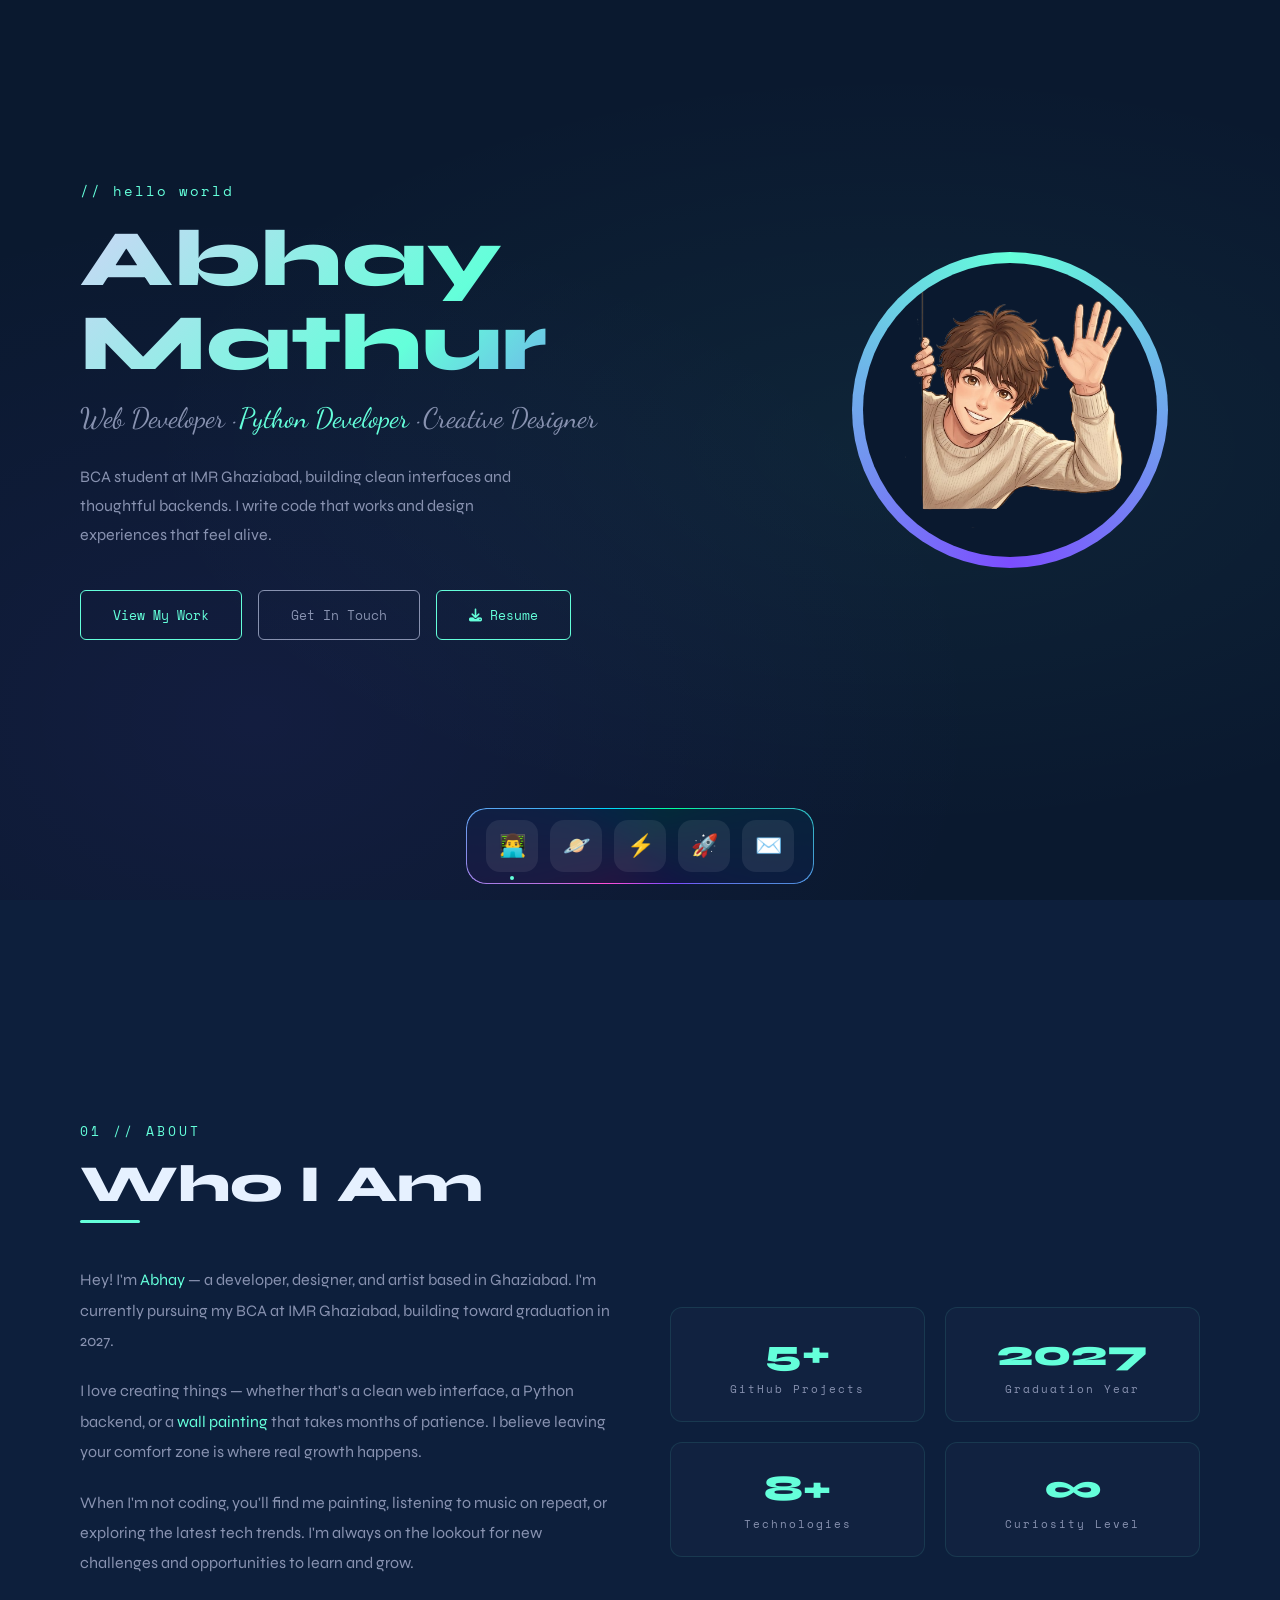
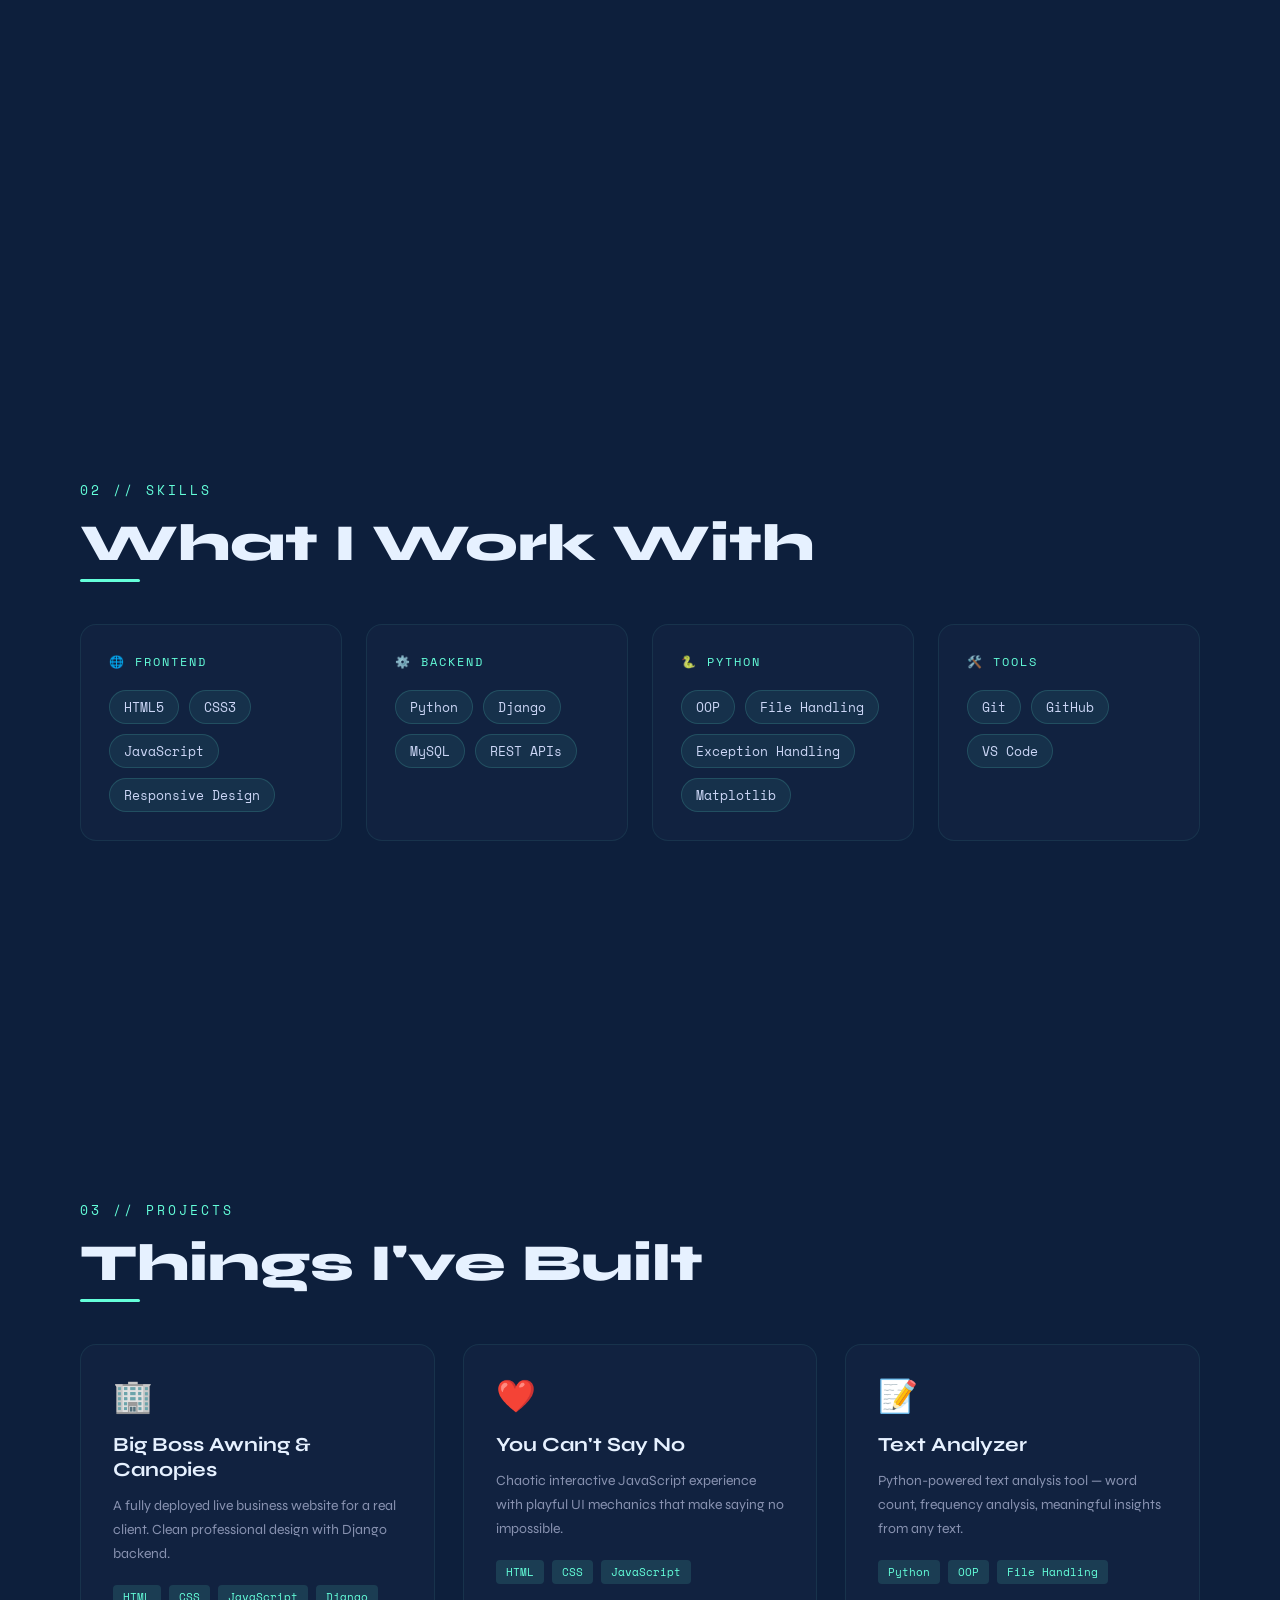
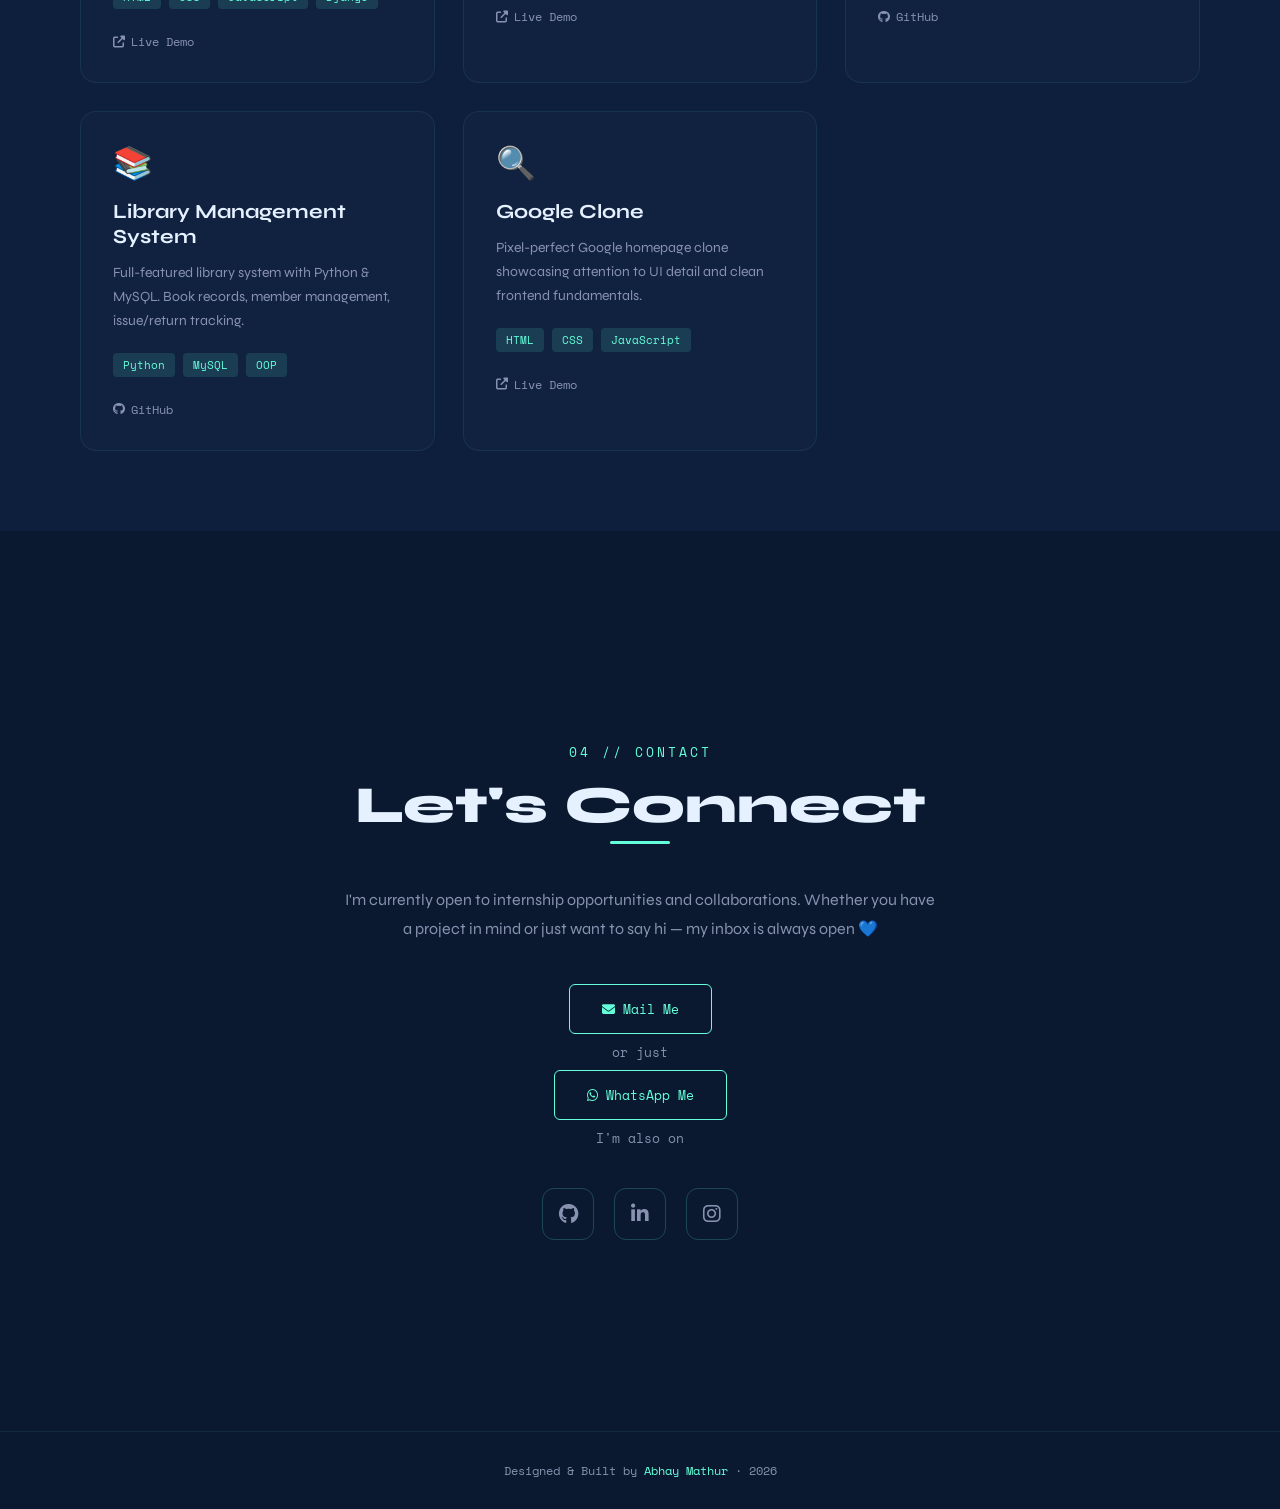
==== index.html @ 89c1d315 "fix: remove base tag to resolve local asset path loading bugs" ====
<!DOCTYPE html>
<html lang="en">
<head>
  <meta charset="UTF-8">
  <meta name="viewport" content="width=device-width, initial-scale=1.0">
  <title>Abhay Mathur | Web & Python Developer</title>
  <link rel="preconnect" href="https://fonts.googleapis.com">
  <link href="https://fonts.googleapis.com/css2?family=Syne:wght@400;600;700;800&family=Space+Mono:wght@400;700&family=Dancing+Script:wght@600&display=swap" rel="stylesheet">
  <link rel="stylesheet" href="https://cdnjs.cloudflare.com/ajax/libs/font-awesome/6.5.1/css/all.min.css"/>
  <link rel="stylesheet" href="_portfolio.css">
</head>
<body>

  <!-- ═══ HERO ═══ -->
  <section id="hero">
    <div class="hero-bg"></div>
    <div class="hero-left">
      <p class="hero-tag">// hello world</p>
      <h1 class="hero-name">Abhay Mathur</h1>
      <p class="hero-role">Web Developer · <span>Python Developer</span> · Creative Designer</p>
      <p class="hero-desc">
        BCA student at IMR Ghaziabad, building clean interfaces and thoughtful backends.
        I write code that works and design experiences that feel alive.
      </p>
      <div class="hero-buttons">
        <a href="#projects" class="btn-primary">View My Work</a>
        <a href="#contact" class="btn-secondary">Get In Touch</a>
        <a href="AbhayMathur_Resume.pdf" download class="btn-primary">
          <i class="fas fa-download"></i> Resume
        </a>
      </div>
    </div>
    <div class="hero-right">
      <div class="hero-avatar-wrap">
        <div class="hero-avatar-ring"></div>
        <div class="hero-avatar-inner"><img src="hi.png" alt="Abhay Mathur"></div>
      </div>
    </div>
  </section>

  <!-- ═══ ABOUT ═══ -->
  <section id="about">
    <p class="section-label">01 // about</p>
    <h2 class="section-title">Who I Am</h2>
    <div class="about-grid">
      <div class="about-text">
        <p>
          Hey! I'm <span>Abhay</span> — a developer, designer, and artist based in Ghaziabad.
          I'm currently pursuing my BCA at IMR Ghaziabad, building toward graduation in 2027.
        </p>
        <p>
          I love creating things — whether that's a clean web interface, a Python backend,
          or a <span>wall painting</span> that takes months of patience. I believe leaving your
          comfort zone is where real growth happens.
        </p>
        <p>
          When I'm not coding, you'll find me painting, listening to music on repeat,
          or exploring the latest tech trends. I'm always on the lookout for new challenges
          and opportunities to learn and grow.
        </p>
      </div>
      <div class="about-facts">
        <div class="fact-card">
          <span class="fact-number">5+</span>
          <span class="fact-label">GitHub Projects</span>
        </div>
        <div class="fact-card">
          <span class="fact-number">2027</span>
          <span class="fact-label">Graduation Year</span>
        </div>
        <div class="fact-card">
          <span class="fact-number">8+</span>
          <span class="fact-label">Technologies</span>
        </div>
        <div class="fact-card">
          <span class="fact-number">∞</span>
          <span class="fact-label">Curiosity Level</span>
        </div>
      </div>
    </div>
  </section>

  <!-- ═══ SKILLS ═══ -->
  <section id="skills">
    <p class="section-label">02 // skills</p>
    <h2 class="section-title">What I Work With</h2>
    <div class="skills-grid">
      <div class="skill-category">
        <div class="skill-cat-title">🌐 Frontend</div>
        <div class="skill-tags">
          <span class="skill-tag">HTML5</span>
          <span class="skill-tag">CSS3</span>
          <span class="skill-tag">JavaScript</span>
          <span class="skill-tag">Responsive Design</span>
        </div>
      </div>
      <div class="skill-category">
        <div class="skill-cat-title">⚙️ Backend</div>
        <div class="skill-tags">
          <span class="skill-tag">Python</span>
          <span class="skill-tag">Django</span>
          <span class="skill-tag">MySQL</span>
          <span class="skill-tag">REST APIs</span>
        </div>
      </div>
      <div class="skill-category">
        <div class="skill-cat-title">🐍 Python</div>
        <div class="skill-tags">
          <span class="skill-tag">OOP</span>
          <span class="skill-tag">File Handling</span>
          <span class="skill-tag">Exception Handling</span>
          <span class="skill-tag">Matplotlib</span>
        </div>
      </div>
      <div class="skill-category">
        <div class="skill-cat-title">🛠️ Tools</div>
        <div class="skill-tags">
          <span class="skill-tag">Git</span>
          <span class="skill-tag">GitHub</span>
          <span class="skill-tag">VS Code</span>
        </div>
      </div>
    </div>
  </section>

  <!-- ═══ PROJECTS ═══ -->
<section id="projects">
    <p class="section-label">03 // projects</p>
    <h2 class="section-title">Things I've Built</h2>
    <div class="projects-grid">

      <div class="project-card">
        <span class="project-icon">🏢</span>
        <h3 class="project-title">Big Boss Awning & Canopies</h3>
        <p class="project-desc">A fully deployed live business website for a real client. Clean professional design with Django backend.</p>
        <div class="project-techs">
          <span class="project-tech">HTML</span>
          <span class="project-tech">CSS</span>
          <span class="project-tech">JavaScript</span>
          <span class="project-tech">Django</span>
        </div>
        <div class="project-links">
          <a href="https://bigbossawningandcanopies.onrender.com" target="_blank" class="project-link"><i class="fa fa-external-link-alt"></i> Live Demo</a>
        </div>
      </div>

      <div class="project-card">
        <span class="project-icon">❤️</span>
        <h3 class="project-title">You Can't Say No</h3>
        <p class="project-desc">Chaotic interactive JavaScript experience with playful UI mechanics that make saying no impossible.</p>
        <div class="project-techs">
          <span class="project-tech">HTML</span>
          <span class="project-tech">CSS</span>
          <span class="project-tech">JavaScript</span>
        </div>
        <div class="project-links">
          <a href="https://hanji-abhay.github.io/you-cant-say-no/valentine.html" target="_blank" class="project-link"><i class="fa fa-external-link-alt"></i> Live Demo</a>
        </div>
      </div>

      <div class="project-card">
        <span class="project-icon">📝</span>
        <h3 class="project-title">Text Analyzer</h3>
        <p class="project-desc">Python-powered text analysis tool — word count, frequency analysis, meaningful insights from any text.</p>
        <div class="project-techs">
          <span class="project-tech">Python</span>
          <span class="project-tech">OOP</span>
          <span class="project-tech">File Handling</span>
        </div>
        <div class="project-links">
          <a href="https://github.com/hanji-abhay/TextAnalyzer" target="_blank" class="project-link"><i class="fab fa-github"></i> GitHub</a>
        </div>
      </div>

      <div class="project-card">
        <span class="project-icon">📚</span>
        <h3 class="project-title">Library Management System</h3>
        <p class="project-desc">Full-featured library system with Python & MySQL. Book records, member management, issue/return tracking.</p>
        <div class="project-techs">
          <span class="project-tech">Python</span>
          <span class="project-tech">MySQL</span>
          <span class="project-tech">OOP</span>
        </div>
        <div class="project-links">
          <a href="https://github.com/hanji-abhay/library-management-system-python-mysql" target="_blank" class="project-link"><i class="fab fa-github"></i> GitHub</a>
        </div>
      </div>

      <div class="project-card">
        <span class="project-icon">🔍</span>
        <h3 class="project-title">Google Clone</h3>
        <p class="project-desc">Pixel-perfect Google homepage clone showcasing attention to UI detail and clean frontend fundamentals.</p>
        <div class="project-techs">
          <span class="project-tech">HTML</span>
          <span class="project-tech">CSS</span>
          <span class="project-tech">JavaScript</span>
        </div>
        <div class="project-links">
          <a href="https://hanji-abhay.github.io/google-clone" target="_blank" class="project-link"><i class="fa fa-external-link-alt"></i> Live Demo</a>
        </div>
      </div>

    </div>
  </section>

  <!-- ═══ CONTACT ═══ -->
  <section id="contact">
    <div class="contact-inner">
      <p class="section-label">04 // contact</p>
      <h2 class="section-title">Let's Connect</h2>
      <p class="contact-text">
        I'm currently open to internship opportunities and collaborations.
        Whether you have a project in mind or just want to say hi — my inbox is always open 💙
      </p>
      <a href="mailto:abhaymathur629@gmail.com" class="btn-primary"><i class="fas fa-envelope"></i> Mail Me</a>
      <br>
      <p class="contact-note">or just</p>
      <a href="https://wa.me/7065667480" class="btn-primary"><i class="fab fa-whatsapp"></i> WhatsApp Me</a>
       <br>
      <p class="contact-note">I'm also on</p>
      <div class="contact-links">
        <a href="https://github.com/hanji-abhay" target="_blank" class="contact-link"><i class="fab fa-github"></i></a>
        <a href="https://linkedin.com/in/abhay-mathur-131091391" target="_blank" class="contact-link"><i class="fab fa-linkedin-in"></i></a>
        <a href="https://www.instagram.com/hanji_abhay" target="_blank" class="contact-link"><i class="fab fa-instagram"></i></a>
      </div>
    </div>
  </section>

  <!-- ═══ FOOTER ═══ -->
  <footer>
    <p>Designed & Built by <span>Abhay Mathur</span> · 2026</p>
  </footer>

  <!-- ═══ DOCK ═══ -->
  <nav class="mac-dock" id="dock">
    <div class="dock-icon active" onclick="scrollToSection('hero')">👨‍💻<span class="dock-label">Home</span><span class="dock-dot"></span></div>
    <div class="dock-icon" onclick="scrollToSection('about')">🪐<span class="dock-label">About</span><span class="dock-dot"></span></div>
    <div class="dock-icon" onclick="scrollToSection('skills')">⚡<span class="dock-label">Skills</span><span class="dock-dot"></span></div>
    <div class="dock-icon" onclick="scrollToSection('projects')">🚀<span class="dock-label">Projects</span><span class="dock-dot"></span></div>
    <div class="dock-icon" onclick="scrollToSection('contact')">✉️<span class="dock-label">Contact</span><span class="dock-dot"></span></div>
  </nav>

  <script src="_portfolio.js"></script>
</body>
</html>
---- _portfolio.css ----
*, *::before, *::after { padding: 0; margin: 0; box-sizing: border-box; }
html { scroll-behavior: smooth; }

:root {
  --navy: #0a192f;
  --navy-light: #112240;
  --navy-mid: #0d1f3c;
  --cyan: #64ffda;
  --cyan-dim: rgba(100,255,218,0.12);
  --text: #ccd6f6;
  --text-dim: #8892b0;
  --white: #e6f1ff;
  --purple: #7c4dff;
}

body {
  font-family: 'Syne', sans-serif;
  background-color: var(--navy);
  color: var(--text);
  overflow-x: hidden;
}

/* ─── SCROLLBAR ─── */
::-webkit-scrollbar { width: 5px; }
::-webkit-scrollbar-track { background: var(--navy); }
::-webkit-scrollbar-thumb { background: var(--cyan); border-radius: 10px; }

/* ─── SECTIONS ─── */
section {
  min-height: 100vh;
  padding: 100px 80px 80px;
  display: flex;
  flex-direction: column;
  justify-content: center;
}

.section-label {
  font-family: 'Space Mono', monospace;
  font-size: 13px;
  color: var(--cyan);
  letter-spacing: 3px;
  text-transform: uppercase;
  margin-bottom: 12px;
}

.section-title {
  font-size: clamp(32px, 5vw, 52px);
  font-weight: 800;
  color: var(--white);
  margin-bottom: 50px;
  position: relative;
  display: inline-block;
}

.section-title::after {
  content: '';
  position: absolute;
  bottom: -8px;
  left: 0;
  width: 60px;
  height: 3px;
  background: var(--cyan);
  border-radius: 2px;
}

/* ─── HERO ─── */
#hero {
  display: flex;
  flex-direction: row;
  align-items: center;
  justify-content: space-between;
  padding-top: 0;
  min-height: 100vh;
  position: relative;
  overflow: hidden;
}

.hero-bg {
  position: absolute;
  inset: 0;
  background: radial-gradient(ellipse at 70% 50%, rgba(100,255,218,0.05) 0%, transparent 60%),
              radial-gradient(ellipse at 20% 80%, rgba(124,77,255,0.08) 0%, transparent 50%);
  pointer-events: none;
}

.hero-left {
  flex: 1;
  z-index: 1;
  animation: fadeInLeft 0.8s ease forwards;
}

@keyframes fadeInLeft {
  from { opacity: 0; transform: translateX(-40px); }
  to   { opacity: 1; transform: translateX(0); }
}

.hero-tag {
  font-family: 'Space Mono', monospace;
  font-size: 14px;
  color: var(--cyan);
  margin-bottom: 16px;
  letter-spacing: 2px;
}

.hero-name {
  font-size: clamp(42px, 7vw, 80px);
  font-weight: 800;
  line-height: 1.05;
  background: linear-gradient(135deg, #ccd6f6 0%, #64ffda 50%, #7c4dff 100%);
  -webkit-background-clip: text;
  -webkit-text-fill-color: transparent;
  background-clip: text;
  margin-bottom: 16px;
}

.hero-role {
  font-family: 'Dancing Script', cursive;
  font-size: clamp(20px, 3vw, 28px);
  color: var(--text-dim);
  margin-bottom: 28px;
}

.hero-role span { color: var(--cyan); }

.hero-desc {
  font-size: 16px;
  color: var(--text-dim);
  line-height: 1.8;
  max-width: 480px;
  margin-bottom: 40px;
}

.hero-buttons {
  display: flex;
  gap: 16px;
  flex-wrap: wrap;
}

.btn-primary, .btn-secondary {
  padding: 14px 32px;
  background: transparent;
  font-family: 'Space Mono', monospace;
  font-size: 13px;
  border-radius: 6px;
  cursor: pointer;
  transition: all 0.3s ease;
  text-decoration: none;
  display: inline-block;
}

.btn-primary {
  border: 1.5px solid var(--cyan);
  color: var(--cyan);
}

.btn-primary:hover {
  background: var(--cyan-dim);
  transform: translateY(-2px);
  box-shadow: 0 8px 24px rgba(100,255,218,0.15);
}

.btn-secondary {
  border: 1.5px solid var(--text-dim);
  color: var(--text-dim);
}

.btn-secondary:hover {
  border-color: var(--text);
  color: var(--text);
  transform: translateY(-2px);
}

.hero-right {
  flex: 0 0 380px;
  display: flex;
  align-items: center;
  justify-content: center;
  z-index: 1;
  animation: fadeInRight 0.8s ease 0.2s both;
}

@keyframes fadeInRight {
  from { opacity: 0; transform: translateX(40px); }
  to   { opacity: 1; transform: translateX(0); }
}

.hero-avatar-wrap {
  position: relative;
  width: 300px;
  height: 300px;
}

.hero-avatar-ring {
  position: absolute;
  inset: -8px;
  border-radius: 50%;
  background: conic-gradient(var(--cyan), var(--purple), var(--cyan));
  animation: rotatering 6s linear infinite;
}

@keyframes rotatering { to { transform: rotate(360deg); } }

.hero-avatar-inner {
  position: absolute;
  inset: 3px;
  border-radius: 50%;
  background: var(--navy);
  display: flex;
  align-items: center;
  justify-content: center;
  z-index: 1;
}

.hero-avatar-inner img {
  width: 100%;
  height: 80%;
  transform: translateX(-10%);
  object-fit: cover;
}

/* ─── ABOUT ─── */
#about { background: var(--navy-mid); }

.about-grid {
  display: grid;
  grid-template-columns: 1fr 1fr;
  gap: 60px;
  align-items: center;
}

.about-text p {
  font-size: 16px;
  color: var(--text-dim);
  line-height: 1.9;
  margin-bottom: 20px;
}

.about-text p span { color: var(--cyan); }

.about-facts {
  display: grid;
  grid-template-columns: 1fr 1fr;
  gap: 20px;
}

.fact-card {
  background: var(--navy-light);
  border: 1px solid rgba(100,255,218,0.1);
  border-radius: 12px;
  padding: 24px 20px;
  text-align: center;
  transition: border-color 0.3s, transform 0.3s;
}

.fact-card:hover {
  border-color: var(--cyan);
  transform: translateY(-4px);
}

.fact-number {
  font-size: 36px;
  font-weight: 800;
  color: var(--cyan);
  display: block;
}

.fact-label {
  font-family: 'Space Mono', monospace;
  font-size: 11px;
  color: var(--text-dim);
  letter-spacing: 2px;
  margin-top: 6px;
  display: block;
}

/* ─── SKILLS ─── */
#skills { background-color: var(--navy-mid); }

.skills-grid {
  display: grid;
  grid-template-columns: repeat(auto-fit, minmax(260px, 1fr));
  gap: 24px;
}

.skill-category {
  background: var(--navy-light);
  border: 1px solid rgba(100,255,218,0.08);
  border-radius: 16px;
  padding: 28px;
  transition: border-color 0.3s, transform 0.3s;
}

.skill-category:hover {
  border-color: rgba(100,255,218,0.3);
  transform: translateY(-6px);
}

.skill-cat-title {
  font-family: 'Space Mono', monospace;
  font-size: 12px;
  color: var(--cyan);
  letter-spacing: 2px;
  text-transform: uppercase;
  margin-bottom: 20px;
  display: flex;
  align-items: center;
  gap: 10px;
}

.skill-tags { display: flex; flex-wrap: wrap; gap: 10px; }

.skill-tag {
  padding: 6px 14px;
  background: rgba(100,255,218,0.07);
  border: 1px solid rgba(100,255,218,0.15);
  border-radius: 20px;
  font-size: 13px;
  color: var(--text);
  font-family: 'Space Mono', monospace;
  transition: all 0.2s;
}

.skill-tag:hover {
  background: rgba(100,255,218,0.15);
  border-color: var(--cyan);
  color: var(--cyan);
}

/* ─── PROJECTS ─── */
#projects { background: var(--navy-mid); }

.projects-grid {
  display: grid;
  grid-template-columns: repeat(auto-fit, minmax(320px, 1fr));
  gap: 28px;
}

.project-card {
  background: var(--navy-light);
  border: 1px solid rgba(100,255,218,0.08);
  border-radius: 16px;
  padding: 32px;
  transition: all 0.3s ease;
  position: relative;
  overflow: hidden;
}

.project-card::before {
  content: '';
  position: absolute;
  top: 0; left: 0; right: 0;
  height: 2px;
  background: linear-gradient(90deg, var(--cyan), var(--purple));
  transform: scaleX(0);
  transition: transform 0.3s;
}

.project-card:hover::before { transform: scaleX(1); }
.project-card:hover {
  border-color: rgba(100,255,218,0.25);
  transform: translateY(-6px);
  box-shadow: 0 20px 40px rgba(0,0,0,0.3);
}

.project-icon { font-size: 32px; margin-bottom: 16px; display: block; }
.project-title { font-size: 20px; font-weight: 700; color: var(--white); margin-bottom: 12px; }
.project-desc { font-size: 14px; color: var(--text-dim); line-height: 1.7; margin-bottom: 20px; }
.project-techs { display: flex; flex-wrap: wrap; gap: 8px; margin-bottom: 24px; }

.project-tech {
  font-family: 'Space Mono', monospace;
  font-size: 11px;
  color: var(--cyan);
  background: var(--cyan-dim);
  padding: 4px 10px;
  border-radius: 4px;
}

.project-links { display: flex; gap: 16px; }
.project-link {
  font-family: 'Space Mono', monospace;
  font-size: 12px;
  color: var(--text-dim);
  text-decoration: none;
  display: flex;
  align-items: center;
  gap: 6px;
  transition: color 0.2s;
}
.project-link:hover { color: var(--cyan); }

/* ─── CONTACT ─── */
#contact { align-items: center; text-align: center; }
.contact-inner { max-width: 600px; }
.contact-inner .section-title::after { left: 50%; transform: translateX(-50%); }
.contact-text { font-size: 16px; color: var(--text-dim); line-height: 1.8; margin-bottom: 40px; }
.contact-links { display: flex; gap: 20px; justify-content: center; flex-wrap: wrap; margin-top: 40px; }

.contact-link {
  width: 52px;
  height: 52px;
  border-radius: 12px;
  border: 1px solid rgba(100,255,218,0.2);
  display: flex;
  align-items: center;
  justify-content: center;
  font-size: 20px;
  color: var(--text-dim);
  text-decoration: none;
  transition: all 0.3s;
}

.contact-link:hover {
  border-color: var(--cyan);
  color: var(--cyan);
  transform: translateY(-4px);
  box-shadow: 0 8px 20px rgba(100,255,218,0.15);
}

.contact-note { font-size: 13px; color: var(--text-dim); margin: 8px 0; font-family: 'Space Mono', monospace; }

/* ─── DOCK ─── */
.mac-dock {
  width: max-content;
  position: fixed;
  bottom: 16px;
  left: 50%;
  transform: translateX(-50%);
  display: flex;
  gap: 12px;
  padding: 12px 20px;
  border-radius: 20px;
  z-index: 9999;
  align-items: flex-end;
  isolation: isolate;
  overflow: hidden;
}

.mac-dock::before {
  content: "";
  position: absolute;
  inset: 0px;
  border-radius: inherit;
  padding: 2px;
  background: conic-gradient(from 315deg, #00d4ff, #00ff9d, #7c4dff, #ff4fd8, #00d4ff);
  transform-origin: left;
  pointer-events: none;
  z-index: 0;
}

.mac-dock::after {
  content: "";
  position: absolute;
  inset: 1px;
  border-radius: inherit;
  background: rgba(2, 9, 37, 0.85);
  backdrop-filter: blur(30px);
  pointer-events: none;
  z-index: 0;
}

.mac-dock:hover::before { animation: spin 4s ease-in-out infinite; }
@keyframes spin { to { transform: rotate(360deg); } }
.mac-dock > * { position: relative; z-index: 2; }

.dock-icon {
  width: 52px;
  height: 52px;
  border-radius: 14px;
  display: flex;
  align-items: center;
  justify-content: center;
  background: rgba(255,255,255,0.08);
  font-size: 22px;
  transition: all 0.25s cubic-bezier(0.34,1.56,0.64,1);
  cursor: pointer;
  position: relative;
  flex-direction: column;
}

.dock-icon:hover {
  transform: translateY(-14px) scale(1.1);
  background: rgba(100,255,218,0.15);
  box-shadow: 0 4px 20px rgba(100,255,218,0.3);
}

.dock-label {
  font-size: 9px;
  font-family: 'Space Mono', monospace;
  color: rgba(255,255,255,0.6);
  opacity: 0;
  transition: opacity 0.2s;
  position: absolute;
  bottom: -20px;
  white-space: nowrap;
  pointer-events: none;
}

.dock-icon:hover .dock-label { opacity: 1; }
.dock-dot { width: 4px; height: 4px; border-radius: 50%; background: var(--cyan); position: absolute; bottom: -8px; opacity: 0; transition: opacity 0.2s; }
.dock-icon.active .dock-dot { opacity: 1; }

/* ─── FOOTER ─── */
footer {
  text-align: center;
  padding: 30px;
  font-family: 'Space Mono', monospace;
  font-size: 12px;
  color: var(--text-dim);
  border-top: 1px solid rgba(100,255,218,0.08);
}
footer span { color: var(--cyan); }

/* ─── RESPONSIVE ─── */
@media (max-width: 768px) {
  section {
    min-height: auto !important;
    padding: 60px 20px 100px !important;
  }

  #hero {
    flex-direction: column-reverse !important;
    justify-content: center !important;
    gap: 40px !important;
    padding-top: 40px !important;
    padding-bottom: 120px !important;
  }

  .hero-left {
    display: flex !important;
    flex-direction: column !important;
    align-items: center !important;
    text-align: center !important;
  }

  .hero-name {
    font-size: 42px !important;
    line-height: 1.1 !important;
  }

  .hero-desc {
    margin: 0 auto 32px !important;
    max-width: 100% !important;
  }

  .hero-buttons {
    width: 100% !important;
    justify-content: center !important;
    gap: 12px !important;
  }

  .hero-buttons a {
    width: 100% !important;
    text-align: center !important;
  }

  .hero-right {
    flex: none !important;
  }

  .hero-avatar-wrap {
    width: 220px !important;
    height: 220px !important;
  }

  /* Force stack grids vertically */
  .about-grid, .skills-grid, .projects-grid {
    grid-template-columns: 1fr !important;
    gap: 30px !important;
  }

  .about-facts {
    grid-template-columns: 1fr 1fr !important;
    gap: 16px !important;
  }

  .mac-dock {
    width: 90% !important;
    max-width: 380px !important;
    padding: 10px 14px !important;
    bottom: 20px !important;
    gap: 8px !important;
  }

  .dock-icon {
    width: 46px !important;
    height: 46px !important;
    font-size: 18px !important;
  }

  .dock-label { display: none !important; }
  
  footer { padding-bottom: 100px !important; }
}

@media (max-width: 480px) {
  .section-title { font-size: 28px !important; }
  .hero-name { font-size: 36px !important; }
  .about-facts { grid-template-columns: 1fr !important; }
}
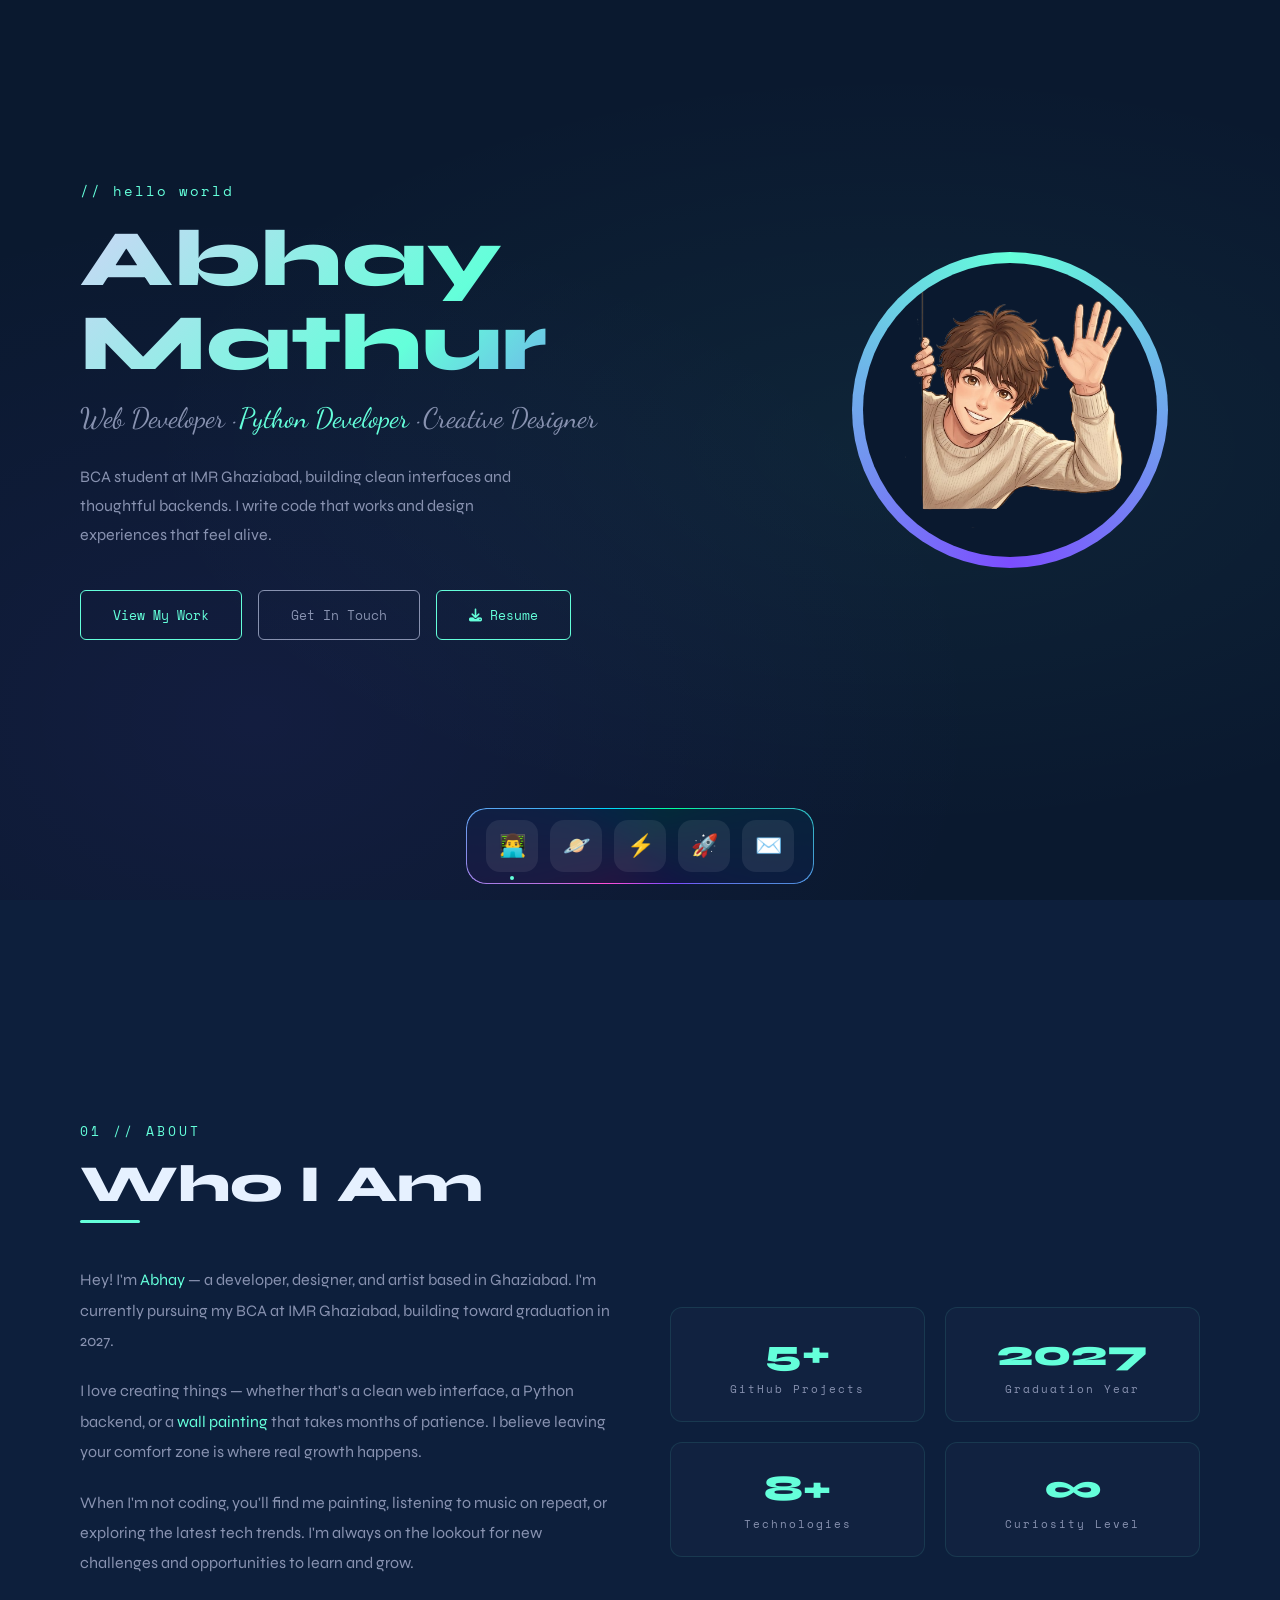
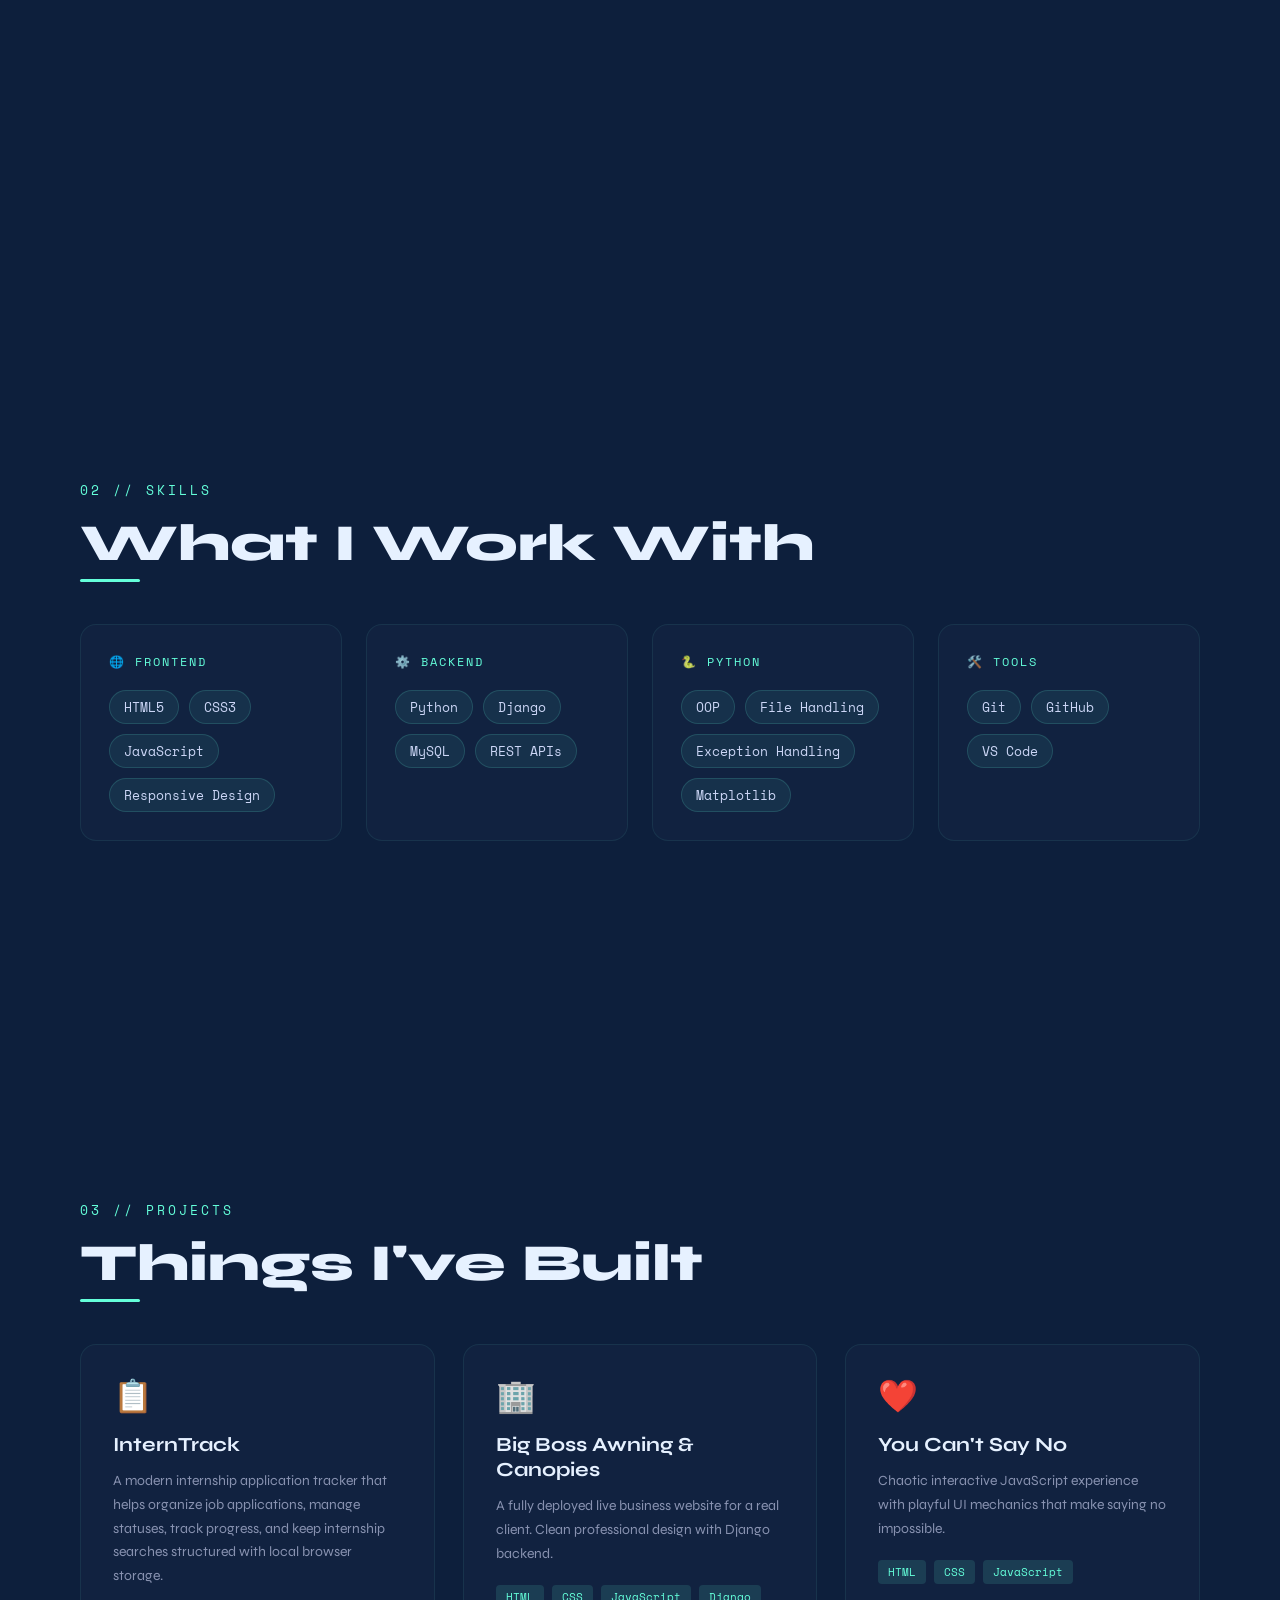
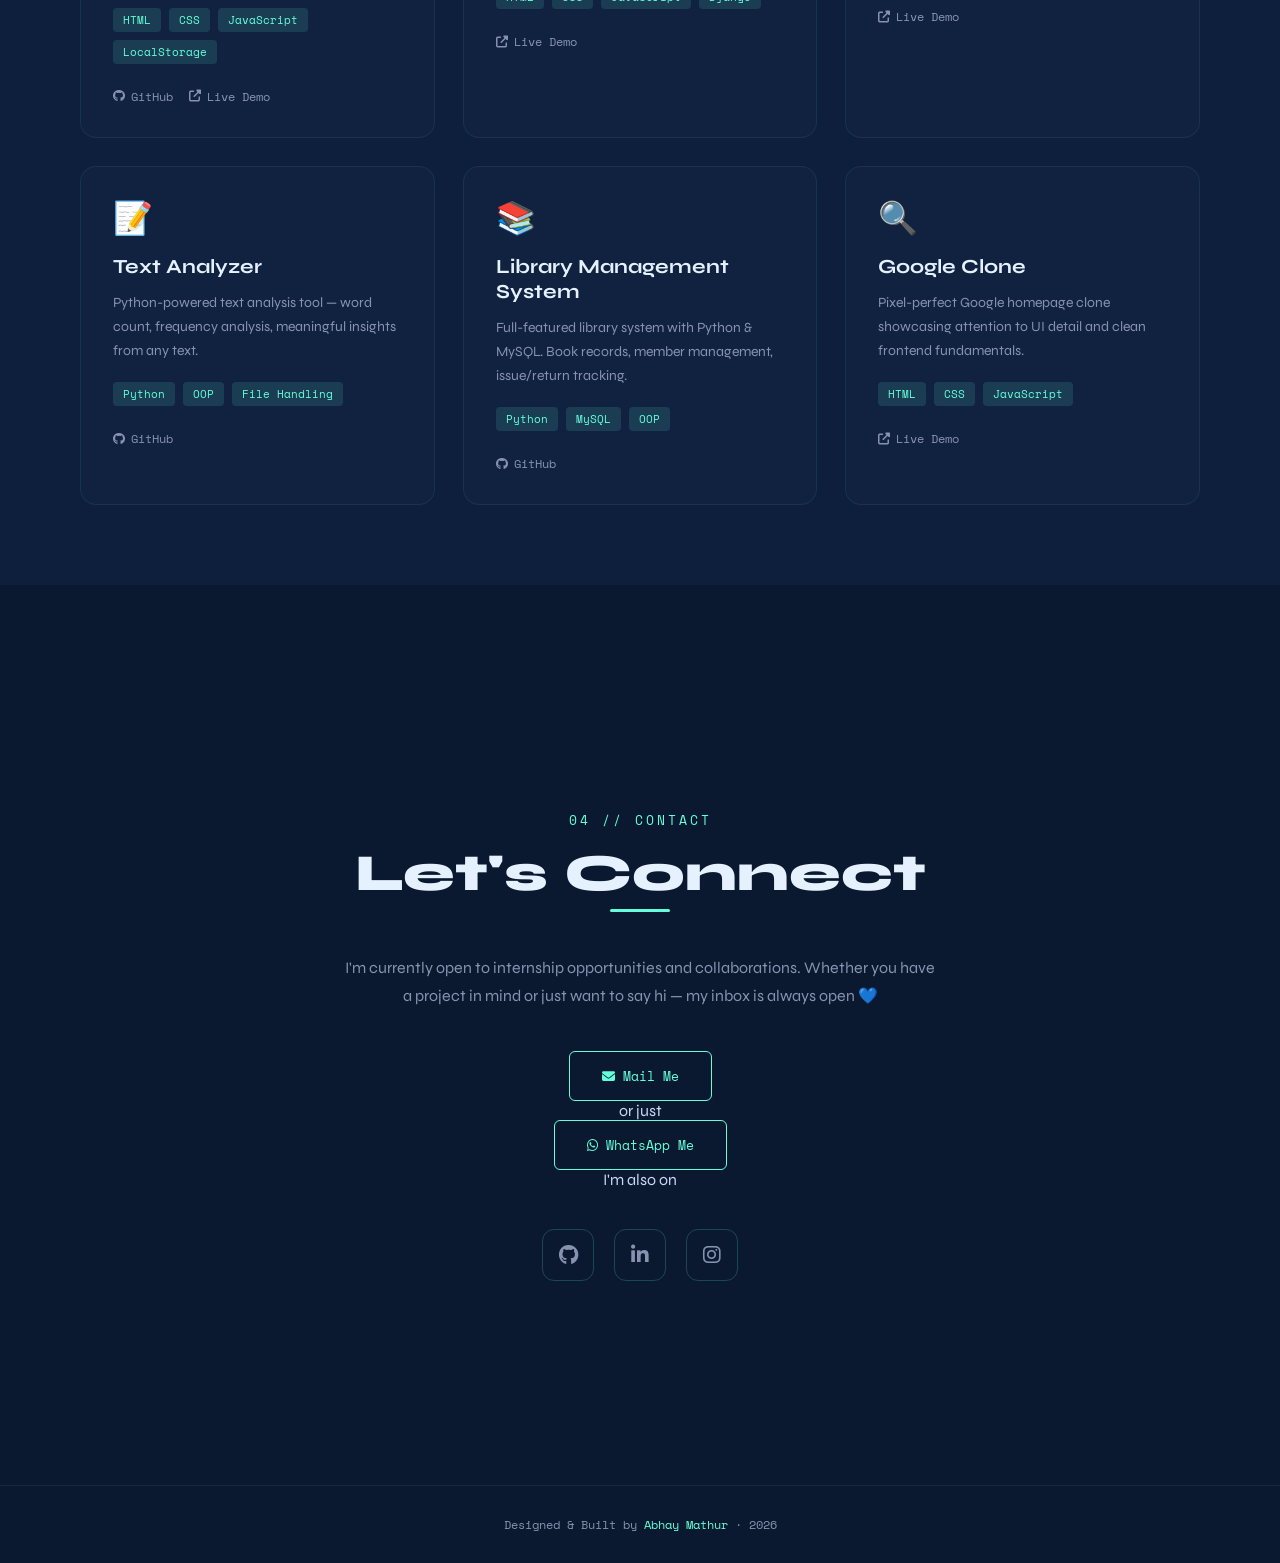
==== commit 8f8310dd: "Updated portfolio with InternTrack project" ====
--- a/index.html
+++ b/index.html
@@ -128,6 +128,28 @@
     <p class="section-label">03 // projects</p>
     <h2 class="section-title">Things I've Built</h2>
     <div class="projects-grid">
+      
+       <div class="project-card">
+        <span class="project-icon">📋</span>
+        <h3 class="project-title">InternTrack</h3>
+        <p class="project-desc">
+          A modern internship application tracker that helps organize job applications, manage statuses, track progress, and keep internship searches structured with local browser storage.
+        </p>
+        <div class="project-techs">
+          <span class="project-tech">HTML</span>
+          <span class="project-tech">CSS</span>
+          <span class="project-tech">JavaScript</span>
+          <span class="project-tech">LocalStorage</span>
+        </div>
+        <div class="project-links">
+          <a href="https://github.com/hanji-abhay/internship-application-tracker" target="_blank" class="project-link">
+            <i class="fab fa-github"></i> GitHub
+          </a>
+          <a href="https://internship-application-tracker-indol.vercel.app/" target="_blank" class="project-link">
+            <i class="fas fa-external-link-alt"></i> Live Demo
+          </a>
+        </div>
+      </div>
 
       <div class="project-card">
         <span class="project-icon">🏢</span>
--- a/_portfolio.css
+++ b/_portfolio.css
@@ -1,600 +1,771 @@
 *, *::before, *::after { padding: 0; margin: 0; box-sizing: border-box; }
-html { scroll-behavior: smooth; }
-
-:root {
-  --navy: #0a192f;
-  --navy-light: #112240;
-  --navy-mid: #0d1f3c;
-  --cyan: #64ffda;
-  --cyan-dim: rgba(100,255,218,0.12);
-  --text: #ccd6f6;
-  --text-dim: #8892b0;
-  --white: #e6f1ff;
-  --purple: #7c4dff;
-}
-
-body {
-  font-family: 'Syne', sans-serif;
-  background-color: var(--navy);
-  color: var(--text);
-  overflow-x: hidden;
-}
-
-/* ─── SCROLLBAR ─── */
-::-webkit-scrollbar { width: 5px; }
-::-webkit-scrollbar-track { background: var(--navy); }
-::-webkit-scrollbar-thumb { background: var(--cyan); border-radius: 10px; }
-
-/* ─── SECTIONS ─── */
-section {
-  min-height: 100vh;
-  padding: 100px 80px 80px;
-  display: flex;
-  flex-direction: column;
-  justify-content: center;
-}
-
-.section-label {
-  font-family: 'Space Mono', monospace;
-  font-size: 13px;
-  color: var(--cyan);
-  letter-spacing: 3px;
-  text-transform: uppercase;
-  margin-bottom: 12px;
-}
-
-.section-title {
-  font-size: clamp(32px, 5vw, 52px);
-  font-weight: 800;
-  color: var(--white);
-  margin-bottom: 50px;
-  position: relative;
-  display: inline-block;
-}
-
-.section-title::after {
-  content: '';
-  position: absolute;
-  bottom: -8px;
-  left: 0;
-  width: 60px;
-  height: 3px;
-  background: var(--cyan);
-  border-radius: 2px;
-}
-
-/* ─── HERO ─── */
-#hero {
-  display: flex;
-  flex-direction: row;
-  align-items: center;
-  justify-content: space-between;
-  padding-top: 0;
-  min-height: 100vh;
-  position: relative;
-  overflow: hidden;
-}
-
-.hero-bg {
-  position: absolute;
-  inset: 0;
-  background: radial-gradient(ellipse at 70% 50%, rgba(100,255,218,0.05) 0%, transparent 60%),
-              radial-gradient(ellipse at 20% 80%, rgba(124,77,255,0.08) 0%, transparent 50%);
-  pointer-events: none;
-}
-
-.hero-left {
-  flex: 1;
-  z-index: 1;
-  animation: fadeInLeft 0.8s ease forwards;
-}
-
-@keyframes fadeInLeft {
-  from { opacity: 0; transform: translateX(-40px); }
-  to   { opacity: 1; transform: translateX(0); }
-}
-
-.hero-tag {
-  font-family: 'Space Mono', monospace;
-  font-size: 14px;
-  color: var(--cyan);
-  margin-bottom: 16px;
-  letter-spacing: 2px;
-}
-
-.hero-name {
-  font-size: clamp(42px, 7vw, 80px);
-  font-weight: 800;
-  line-height: 1.05;
-  background: linear-gradient(135deg, #ccd6f6 0%, #64ffda 50%, #7c4dff 100%);
-  -webkit-background-clip: text;
-  -webkit-text-fill-color: transparent;
-  background-clip: text;
-  margin-bottom: 16px;
-}
-
-.hero-role {
-  font-family: 'Dancing Script', cursive;
-  font-size: clamp(20px, 3vw, 28px);
-  color: var(--text-dim);
-  margin-bottom: 28px;
-}
-
-.hero-role span { color: var(--cyan); }
-
-.hero-desc {
-  font-size: 16px;
-  color: var(--text-dim);
-  line-height: 1.8;
-  max-width: 480px;
-  margin-bottom: 40px;
-}
-
-.hero-buttons {
-  display: flex;
-  gap: 16px;
-  flex-wrap: wrap;
-}
-
-.btn-primary, .btn-secondary {
-  padding: 14px 32px;
-  background: transparent;
-  font-family: 'Space Mono', monospace;
-  font-size: 13px;
-  border-radius: 6px;
-  cursor: pointer;
-  transition: all 0.3s ease;
-  text-decoration: none;
-  display: inline-block;
-}
-
-.btn-primary {
-  border: 1.5px solid var(--cyan);
-  color: var(--cyan);
-}
-
-.btn-primary:hover {
-  background: var(--cyan-dim);
-  transform: translateY(-2px);
-  box-shadow: 0 8px 24px rgba(100,255,218,0.15);
-}
-
-.btn-secondary {
-  border: 1.5px solid var(--text-dim);
-  color: var(--text-dim);
-}
-
-.btn-secondary:hover {
-  border-color: var(--text);
-  color: var(--text);
-  transform: translateY(-2px);
-}
-
-.hero-right {
-  flex: 0 0 380px;
-  display: flex;
-  align-items: center;
-  justify-content: center;
-  z-index: 1;
-  animation: fadeInRight 0.8s ease 0.2s both;
-}
-
-@keyframes fadeInRight {
-  from { opacity: 0; transform: translateX(40px); }
-  to   { opacity: 1; transform: translateX(0); }
-}
-
-.hero-avatar-wrap {
-  position: relative;
-  width: 300px;
-  height: 300px;
-}
-
-.hero-avatar-ring {
-  position: absolute;
-  inset: -8px;
-  border-radius: 50%;
-  background: conic-gradient(var(--cyan), var(--purple), var(--cyan));
-  animation: rotatering 6s linear infinite;
-}
-
-@keyframes rotatering { to { transform: rotate(360deg); } }
-
-.hero-avatar-inner {
-  position: absolute;
-  inset: 3px;
-  border-radius: 50%;
-  background: var(--navy);
-  display: flex;
-  align-items: center;
-  justify-content: center;
-  z-index: 1;
-}
-
-.hero-avatar-inner img {
-  width: 100%;
-  height: 80%;
-  transform: translateX(-10%);
-  object-fit: cover;
-}
-
-/* ─── ABOUT ─── */
-#about { background: var(--navy-mid); }
-
-.about-grid {
-  display: grid;
-  grid-template-columns: 1fr 1fr;
-  gap: 60px;
-  align-items: center;
-}
-
-.about-text p {
-  font-size: 16px;
-  color: var(--text-dim);
-  line-height: 1.9;
-  margin-bottom: 20px;
-}
-
-.about-text p span { color: var(--cyan); }
-
-.about-facts {
-  display: grid;
-  grid-template-columns: 1fr 1fr;
-  gap: 20px;
-}
-
-.fact-card {
-  background: var(--navy-light);
-  border: 1px solid rgba(100,255,218,0.1);
-  border-radius: 12px;
-  padding: 24px 20px;
-  text-align: center;
-  transition: border-color 0.3s, transform 0.3s;
-}
-
-.fact-card:hover {
-  border-color: var(--cyan);
-  transform: translateY(-4px);
-}
-
-.fact-number {
-  font-size: 36px;
-  font-weight: 800;
-  color: var(--cyan);
-  display: block;
-}
-
-.fact-label {
-  font-family: 'Space Mono', monospace;
-  font-size: 11px;
-  color: var(--text-dim);
-  letter-spacing: 2px;
-  margin-top: 6px;
-  display: block;
-}
-
-/* ─── SKILLS ─── */
-#skills { background-color: var(--navy-mid); }
-
-.skills-grid {
-  display: grid;
-  grid-template-columns: repeat(auto-fit, minmax(260px, 1fr));
-  gap: 24px;
-}
-
-.skill-category {
-  background: var(--navy-light);
-  border: 1px solid rgba(100,255,218,0.08);
-  border-radius: 16px;
-  padding: 28px;
-  transition: border-color 0.3s, transform 0.3s;
-}
-
-.skill-category:hover {
-  border-color: rgba(100,255,218,0.3);
-  transform: translateY(-6px);
-}
-
-.skill-cat-title {
-  font-family: 'Space Mono', monospace;
-  font-size: 12px;
-  color: var(--cyan);
-  letter-spacing: 2px;
-  text-transform: uppercase;
-  margin-bottom: 20px;
-  display: flex;
-  align-items: center;
-  gap: 10px;
-}
-
-.skill-tags { display: flex; flex-wrap: wrap; gap: 10px; }
-
-.skill-tag {
-  padding: 6px 14px;
-  background: rgba(100,255,218,0.07);
-  border: 1px solid rgba(100,255,218,0.15);
-  border-radius: 20px;
-  font-size: 13px;
-  color: var(--text);
-  font-family: 'Space Mono', monospace;
-  transition: all 0.2s;
-}
-
-.skill-tag:hover {
-  background: rgba(100,255,218,0.15);
-  border-color: var(--cyan);
-  color: var(--cyan);
-}
-
-/* ─── PROJECTS ─── */
-#projects { background: var(--navy-mid); }
-
-.projects-grid {
-  display: grid;
-  grid-template-columns: repeat(auto-fit, minmax(320px, 1fr));
-  gap: 28px;
-}
-
-.project-card {
-  background: var(--navy-light);
-  border: 1px solid rgba(100,255,218,0.08);
-  border-radius: 16px;
-  padding: 32px;
-  transition: all 0.3s ease;
-  position: relative;
-  overflow: hidden;
-}
-
-.project-card::before {
-  content: '';
-  position: absolute;
-  top: 0; left: 0; right: 0;
-  height: 2px;
-  background: linear-gradient(90deg, var(--cyan), var(--purple));
-  transform: scaleX(0);
-  transition: transform 0.3s;
-}
-
-.project-card:hover::before { transform: scaleX(1); }
-.project-card:hover {
-  border-color: rgba(100,255,218,0.25);
-  transform: translateY(-6px);
-  box-shadow: 0 20px 40px rgba(0,0,0,0.3);
-}
-
-.project-icon { font-size: 32px; margin-bottom: 16px; display: block; }
-.project-title { font-size: 20px; font-weight: 700; color: var(--white); margin-bottom: 12px; }
-.project-desc { font-size: 14px; color: var(--text-dim); line-height: 1.7; margin-bottom: 20px; }
-.project-techs { display: flex; flex-wrap: wrap; gap: 8px; margin-bottom: 24px; }
-
-.project-tech {
-  font-family: 'Space Mono', monospace;
-  font-size: 11px;
-  color: var(--cyan);
-  background: var(--cyan-dim);
-  padding: 4px 10px;
-  border-radius: 4px;
-}
-
-.project-links { display: flex; gap: 16px; }
-.project-link {
-  font-family: 'Space Mono', monospace;
-  font-size: 12px;
-  color: var(--text-dim);
-  text-decoration: none;
-  display: flex;
-  align-items: center;
-  gap: 6px;
-  transition: color 0.2s;
-}
-.project-link:hover { color: var(--cyan); }
-
-/* ─── CONTACT ─── */
-#contact { align-items: center; text-align: center; }
-.contact-inner { max-width: 600px; }
-.contact-inner .section-title::after { left: 50%; transform: translateX(-50%); }
-.contact-text { font-size: 16px; color: var(--text-dim); line-height: 1.8; margin-bottom: 40px; }
-.contact-links { display: flex; gap: 20px; justify-content: center; flex-wrap: wrap; margin-top: 40px; }
-
-.contact-link {
-  width: 52px;
-  height: 52px;
-  border-radius: 12px;
-  border: 1px solid rgba(100,255,218,0.2);
-  display: flex;
-  align-items: center;
-  justify-content: center;
-  font-size: 20px;
-  color: var(--text-dim);
-  text-decoration: none;
-  transition: all 0.3s;
-}
-
-.contact-link:hover {
-  border-color: var(--cyan);
-  color: var(--cyan);
-  transform: translateY(-4px);
-  box-shadow: 0 8px 20px rgba(100,255,218,0.15);
-}
-
-.contact-note { font-size: 13px; color: var(--text-dim); margin: 8px 0; font-family: 'Space Mono', monospace; }
-
-/* ─── DOCK ─── */
-.mac-dock {
-  width: max-content;
-  position: fixed;
-  bottom: 16px;
-  left: 50%;
-  transform: translateX(-50%);
-  display: flex;
-  gap: 12px;
-  padding: 12px 20px;
-  border-radius: 20px;
-  z-index: 9999;
-  align-items: flex-end;
-  isolation: isolate;
-  overflow: hidden;
-}
-
-.mac-dock::before {
-  content: "";
-  position: absolute;
-  inset: 0px;
-  border-radius: inherit;
-  padding: 2px;
-  background: conic-gradient(from 315deg, #00d4ff, #00ff9d, #7c4dff, #ff4fd8, #00d4ff);
-  transform-origin: left;
-  pointer-events: none;
-  z-index: 0;
-}
-
-.mac-dock::after {
-  content: "";
-  position: absolute;
-  inset: 1px;
-  border-radius: inherit;
-  background: rgba(2, 9, 37, 0.85);
-  backdrop-filter: blur(30px);
-  pointer-events: none;
-  z-index: 0;
-}
-
-.mac-dock:hover::before { animation: spin 4s ease-in-out infinite; }
-@keyframes spin { to { transform: rotate(360deg); } }
-.mac-dock > * { position: relative; z-index: 2; }
-
-.dock-icon {
-  width: 52px;
-  height: 52px;
-  border-radius: 14px;
-  display: flex;
-  align-items: center;
-  justify-content: center;
-  background: rgba(255,255,255,0.08);
-  font-size: 22px;
-  transition: all 0.25s cubic-bezier(0.34,1.56,0.64,1);
-  cursor: pointer;
-  position: relative;
-  flex-direction: column;
-}
-
-.dock-icon:hover {
-  transform: translateY(-14px) scale(1.1);
-  background: rgba(100,255,218,0.15);
-  box-shadow: 0 4px 20px rgba(100,255,218,0.3);
-}
-
-.dock-label {
-  font-size: 9px;
-  font-family: 'Space Mono', monospace;
-  color: rgba(255,255,255,0.6);
-  opacity: 0;
-  transition: opacity 0.2s;
-  position: absolute;
-  bottom: -20px;
-  white-space: nowrap;
-  pointer-events: none;
-}
-
-.dock-icon:hover .dock-label { opacity: 1; }
-.dock-dot { width: 4px; height: 4px; border-radius: 50%; background: var(--cyan); position: absolute; bottom: -8px; opacity: 0; transition: opacity 0.2s; }
-.dock-icon.active .dock-dot { opacity: 1; }
-
-/* ─── FOOTER ─── */
-footer {
-  text-align: center;
-  padding: 30px;
-  font-family: 'Space Mono', monospace;
-  font-size: 12px;
-  color: var(--text-dim);
-  border-top: 1px solid rgba(100,255,218,0.08);
-}
-footer span { color: var(--cyan); }
-
-/* ─── RESPONSIVE ─── */
-@media (max-width: 768px) {
-  section {
-    min-height: auto !important;
-    padding: 60px 20px 100px !important;
-  }
-
-  #hero {
-    flex-direction: column-reverse !important;
-    justify-content: center !important;
-    gap: 40px !important;
-    padding-top: 40px !important;
-    padding-bottom: 120px !important;
-  }
-
-  .hero-left {
-    display: flex !important;
-    flex-direction: column !important;
-    align-items: center !important;
-    text-align: center !important;
-  }
-
-  .hero-name {
-    font-size: 42px !important;
-    line-height: 1.1 !important;
-  }
-
-  .hero-desc {
-    margin: 0 auto 32px !important;
-    max-width: 100% !important;
-  }
-
-  .hero-buttons {
-    width: 100% !important;
-    justify-content: center !important;
-    gap: 12px !important;
-  }
-
-  .hero-buttons a {
-    width: 100% !important;
-    text-align: center !important;
-  }
-
-  .hero-right {
-    flex: none !important;
-  }
-
-  .hero-avatar-wrap {
-    width: 220px !important;
-    height: 220px !important;
-  }
-
-  /* Force stack grids vertically */
-  .about-grid, .skills-grid, .projects-grid {
-    grid-template-columns: 1fr !important;
-    gap: 30px !important;
-  }
-
-  .about-facts {
-    grid-template-columns: 1fr 1fr !important;
-    gap: 16px !important;
-  }
-
-  .mac-dock {
-    width: 90% !important;
-    max-width: 380px !important;
-    padding: 10px 14px !important;
-    bottom: 20px !important;
-    gap: 8px !important;
-  }
-
-  .dock-icon {
-    width: 46px !important;
-    height: 46px !important;
-    font-size: 18px !important;
-  }
-
-  .dock-label { display: none !important; }
-  
-  footer { padding-bottom: 100px !important; }
-}
-
-@media (max-width: 480px) {
-  .section-title { font-size: 28px !important; }
-  .hero-name { font-size: 36px !important; }
-  .about-facts { grid-template-columns: 1fr !important; }
-}+    html { scroll-behavior: smooth; }
+
+    :root {
+      --navy: #0a192f;
+      --navy-light: #112240;
+      --navy-mid: #0d1f3c;
+      --cyan: #64ffda;
+      --cyan-dim: rgba(100,255,218,0.12);
+      --text: #ccd6f6;
+      --text-dim: #8892b0;
+      --white: #e6f1ff;
+      --purple: #7c4dff;
+    }
+
+    body {
+      font-family: 'Syne', sans-serif;
+      background-color: var(--navy);
+      color: var(--text);
+      overflow-x: hidden;
+    }
+
+    /* ─── SCROLLBAR ─── */
+    ::-webkit-scrollbar { width: 5px; }
+    ::-webkit-scrollbar-track { background: var(--navy); }
+    ::-webkit-scrollbar-thumb { background: var(--cyan); border-radius: 10px; }
+
+    /* ─── SECTIONS ─── */
+    section {
+      min-height: 100vh;
+      padding: 100px 80px 80px;
+      display: flex;
+      flex-direction: column;
+      justify-content: center;
+    }
+
+    .section-label {
+      font-family: 'Space Mono', monospace;
+      font-size: 13px;
+      color: var(--cyan);
+      letter-spacing: 3px;
+      text-transform: uppercase;
+      margin-bottom: 12px;
+    }
+
+    .section-title {
+      font-size: clamp(32px, 5vw, 52px);
+      font-weight: 800;
+      color: var(--white);
+      margin-bottom: 50px;
+      position: relative;
+      display: inline-block;
+    }
+
+    .section-title::after {
+      content: '';
+      position: absolute;
+      bottom: -8px;
+      left: 0;
+      width: 60px;
+      height: 3px;
+      background: var(--cyan);
+      border-radius: 2px;
+    }
+
+    /* ─── HERO ─── */
+    #hero {
+      flex-direction: row;
+      align-items: center;
+      justify-content: space-between;
+      padding-top: 0;
+      min-height: 100vh;
+      position: relative;
+      overflow: hidden;
+    }
+
+    .hero-bg {
+      position: absolute;
+      inset: 0;
+      background: radial-gradient(ellipse at 70% 50%, rgba(100,255,218,0.05) 0%, transparent 60%),
+                  radial-gradient(ellipse at 20% 80%, rgba(124,77,255,0.08) 0%, transparent 50%);
+      pointer-events: none;
+    }
+
+    .hero-left {
+      flex: 1;
+      z-index: 1;
+      animation: fadeInLeft 0.8s ease forwards;
+    }
+
+    @keyframes fadeInLeft {
+      from { opacity: 0; transform: translateX(-40px); }
+      to   { opacity: 1; transform: translateX(0); }
+    }
+
+    .hero-tag {
+      font-family: 'Space Mono', monospace;
+      font-size: 14px;
+      color: var(--cyan);
+      margin-bottom: 16px;
+      letter-spacing: 2px;
+    }
+
+    .hero-name {
+      font-size: clamp(42px, 7vw, 80px);
+      font-weight: 800;
+      line-height: 1.05;
+      background: linear-gradient(135deg, #ccd6f6 0%, #64ffda 50%, #7c4dff 100%);
+      -webkit-background-clip: text;
+      -webkit-text-fill-color: transparent;
+      background-clip: text;
+      margin-bottom: 16px;
+    }
+
+    .hero-role {
+      font-family: 'Dancing Script', cursive;
+      font-size: clamp(20px, 3vw, 28px);
+      color: var(--text-dim);
+      margin-bottom: 28px;
+    }
+
+    .hero-role span { color: var(--cyan); }
+
+    .hero-desc {
+      font-size: 16px;
+      color: var(--text-dim);
+      line-height: 1.8;
+      max-width: 480px;
+      margin-bottom: 40px;
+    }
+
+    .hero-buttons {
+      display: flex;
+      gap: 16px;
+      flex-wrap: wrap;
+    }
+
+    .btn-primary {
+      padding: 14px 32px;
+      border: 1.5px solid var(--cyan);
+      color: var(--cyan);
+      background: transparent;
+      font-family: 'Space Mono', monospace;
+      font-size: 13px;
+      border-radius: 6px;
+      cursor: pointer;
+      transition: all 0.3s ease;
+      text-decoration: none;
+      display: inline-block;
+    }
+
+    .btn-primary:hover {
+      background: var(--cyan-dim);
+      transform: translateY(-2px);
+      box-shadow: 0 8px 24px rgba(100,255,218,0.15);
+    }
+
+    .btn-secondary {
+      padding: 14px 32px;
+      border: 1.5px solid var(--text-dim);
+      color: var(--text-dim);
+      background: transparent;
+      font-family: 'Space Mono', monospace;
+      font-size: 13px;
+      border-radius: 6px;
+      cursor: pointer;
+      transition: all 0.3s ease;
+      text-decoration: none;
+      display: inline-block;
+    }
+
+    .btn-secondary:hover {
+      border-color: var(--text);
+      color: var(--text);
+      transform: translateY(-2px);
+    }
+
+    .hero-right {
+      flex: 0 0 380px;
+      display: flex;
+      align-items: center;
+      justify-content: center;
+      z-index: 1;
+      animation: fadeInRight 0.8s ease 0.2s both;
+    }
+
+    @keyframes fadeInRight {
+      from { opacity: 0; transform: translateX(40px); }
+      to   { opacity: 1; transform: translateX(0); }
+    }
+
+    .hero-avatar-wrap {
+      position: relative;
+      width: 300px;
+      height: 300px;
+    }
+
+    .hero-avatar-ring {
+      position: absolute;
+      inset: -8px;
+      border-radius: 50%;
+      background: conic-gradient(var(--cyan), var(--purple), var(--cyan));
+      animation: rotatering 6s linear infinite;
+    }
+
+    @keyframes rotatering {
+      to { transform: rotate(360deg); }
+    }
+
+    .hero-avatar-inner {
+      position: absolute;
+      inset: 3px;
+      border-radius: 50%;
+      background: var(--navy);
+      display: flex;
+      align-items: center;
+      justify-content: center;
+      z-index: 1;
+    }
+
+    .hero-avatar-inner img {
+      width: 100%;
+      height: 80%;
+      transform: translateX(-10%);
+      object-fit: cover;
+    }
+    /* ─── ABOUT ─── */
+    #about { background: var(--navy-mid); }
+
+    .about-grid {
+      display: grid;
+      grid-template-columns: 1fr 1fr;
+      gap: 60px;
+      align-items: center;
+    }
+
+    .about-text p {
+      font-size: 16px;
+      color: var(--text-dim);
+      line-height: 1.9;
+      margin-bottom: 20px;
+    }
+
+    .about-text p span { color: var(--cyan); }
+
+    .about-facts {
+      display: grid;
+      grid-template-columns: 1fr 1fr;
+      gap: 20px;
+    }
+
+    .fact-card {
+      background: var(--navy-light);
+      border: 1px solid rgba(100,255,218,0.1);
+      border-radius: 12px;
+      padding: 24px 20px;
+      text-align: center;
+      transition: border-color 0.3s, transform 0.3s;
+    }
+
+    .fact-card:hover {
+      border-color: var(--cyan);
+      transform: translateY(-4px);
+    }
+
+    .fact-number {
+      font-size: 36px;
+      font-weight: 800;
+      color: var(--cyan);
+      display: block;
+    }
+
+    .fact-label {
+      font-family: 'Space Mono', monospace;
+      font-size: 11px;
+      color: var(--text-dim);
+      letter-spacing: 2px;
+      margin-top: 6px;
+      display: block;
+    }
+
+    /* ─── SKILLS ─── */
+    #skills {background-color: var(--navy-mid);}
+
+    .skills-grid {
+      display: grid;
+      grid-template-columns: repeat(auto-fit, minmax(260px, 1fr));
+      gap: 24px;
+    }
+
+    .skill-category {
+      background: var(--navy-light);
+      border: 1px solid rgba(100,255,218,0.08);
+      border-radius: 16px;
+      padding: 28px;
+      transition: border-color 0.3s, transform 0.3s;
+    }
+
+    .skill-category:hover {
+      border-color: rgba(100,255,218,0.3);
+      transform: translateY(-6px);
+    }
+
+    .skill-cat-title {
+      font-family: 'Space Mono', monospace;
+      font-size: 12px;
+      color: var(--cyan);
+      letter-spacing: 2px;
+      text-transform: uppercase;
+      margin-bottom: 20px;
+      display: flex;
+      align-items: center;
+      gap: 10px;
+    }
+
+    .skill-tags {
+      display: flex;
+      flex-wrap: wrap;
+      gap: 10px;
+    }
+
+    .skill-tag {
+      padding: 6px 14px;
+      background: rgba(100,255,218,0.07);
+      border: 1px solid rgba(100,255,218,0.15);
+      border-radius: 20px;
+      font-size: 13px;
+      color: var(--text);
+      font-family: 'Space Mono', monospace;
+      transition: all 0.2s;
+    }
+
+    .skill-tag:hover {
+      background: rgba(100,255,218,0.15);
+      border-color: var(--cyan);
+      color: var(--cyan);
+    }
+
+    /* ─── PROJECTS ─── */
+    #projects { background: var(--navy-mid); }
+
+    .projects-grid {
+      display: grid;
+      grid-template-columns: repeat(auto-fit, minmax(320px, 1fr));
+      gap: 28px;
+    }
+
+    .project-card {
+      background: var(--navy-light);
+      border: 1px solid rgba(100,255,218,0.08);
+      border-radius: 16px;
+      padding: 32px;
+      transition: all 0.3s ease;
+      position: relative;
+      overflow: hidden;
+    }
+
+    .project-card::before {
+      content: '';
+      position: absolute;
+      top: 0; left: 0; right: 0;
+      height: 2px;
+      background: linear-gradient(90deg, var(--cyan), var(--purple));
+      transform: scaleX(0);
+      transition: transform 0.3s;
+    }
+
+    .project-card:hover::before { transform: scaleX(1); }
+
+    .project-card:hover {
+      border-color: rgba(100,255,218,0.25);
+      transform: translateY(-6px);
+      box-shadow: 0 20px 40px rgba(0,0,0,0.3);
+    }
+
+    .project-icon {
+      font-size: 32px;
+      margin-bottom: 16px;
+      display: block;
+    }
+
+    .project-title {
+      font-size: 20px;
+      font-weight: 700;
+      color: var(--white);
+      margin-bottom: 12px;
+    }
+
+    .project-desc {
+      font-size: 14px;
+      color: var(--text-dim);
+      line-height: 1.7;
+      margin-bottom: 20px;
+    }
+
+    .project-techs {
+      display: flex;
+      flex-wrap: wrap;
+      gap: 8px;
+      margin-bottom: 24px;
+    }
+
+    .project-tech {
+      font-family: 'Space Mono', monospace;
+      font-size: 11px;
+      color: var(--cyan);
+      background: var(--cyan-dim);
+      padding: 4px 10px;
+      border-radius: 4px;
+    }
+
+    .project-links {
+      display: flex;
+      gap: 16px;
+    }
+
+    .project-link {
+      font-family: 'Space Mono', monospace;
+      font-size: 12px;
+      color: var(--text-dim);
+      text-decoration: none;
+      display: flex;
+      align-items: center;
+      gap: 6px;
+      transition: color 0.2s;
+    }
+
+    .project-link:hover { color: var(--cyan); }
+
+    /* ─── CONTACT ─── */
+    #contact {
+      align-items: center;
+      text-align: center;
+    }
+
+    .contact-inner { max-width: 600px; }
+
+    .contact-inner .section-title::after {
+      left: 50%;
+      transform: translateX(-50%);
+    }
+
+    .contact-text {
+      font-size: 16px;
+      color: var(--text-dim);
+      line-height: 1.8;
+      margin-bottom: 40px;
+    }
+
+    .contact-links {
+      display: flex;
+      gap: 20px;
+      justify-content: center;
+      flex-wrap: wrap;
+      margin-top: 40px;
+    }
+
+    .contact-link {
+      width: 52px;
+      height: 52px;
+      border-radius: 12px;
+      border: 1px solid rgba(100,255,218,0.2);
+      display: flex;
+      align-items: center;
+      justify-content: center;
+      font-size: 20px;
+      color: var(--text-dim);
+      text-decoration: none;
+      transition: all 0.3s;
+    }
+
+    .contact-link:hover {
+      border-color: var(--cyan);
+      color: var(--cyan);
+      transform: translateY(-4px);
+      box-shadow: 0 8px 20px rgba(100,255,218,0.15);
+    }
+
+    /* ─── DOCK ─── */
+    .mac-dock {
+      width: max-content;
+      position: fixed;
+      bottom: 16px;
+      left: 50%;
+      transform: translateX(-50%);
+      display: flex;
+      gap: 12px;
+      padding: 12px 20px;
+      border-radius: 20px;
+      z-index: 9999;
+      align-items: flex-end;
+      isolation: isolate;
+      overflow: hidden;
+    }
+
+    .mac-dock::before {
+      content: "";
+      position: absolute;
+      inset: 0px;
+      border-radius: inherit;
+      padding: 2px;
+      background: conic-gradient(from 315deg, #00d4ff, #00ff9d, #7c4dff, #ff4fd8, #00d4ff);
+      transform-origin: left;
+      pointer-events: none;
+      z-index: 0;
+    }
+
+    .mac-dock::after {
+      content: "";
+      position: absolute;
+      inset: 1px;
+      border-radius: inherit;
+      background: rgba(2, 9, 37, 0.85);
+      backdrop-filter: blur(30px);
+      pointer-events: none;
+      z-index: 0;
+    }
+
+    .mac-dock:hover::before {
+      animation: spin 4s ease-in-out infinite;
+    }
+
+    @keyframes spin { to { transform: rotate(360deg); } }
+
+    .mac-dock > * { position: relative; z-index: 2; }
+
+    .dock-icon {
+      width: 52px;
+      height: 52px;
+      border-radius: 14px;
+      display: flex;
+      align-items: center;
+      justify-content: center;
+      background: rgba(255,255,255,0.08);
+      font-size: 22px;
+      transition: all 0.25s cubic-bezier(0.34,1.56,0.64,1);
+      cursor: pointer;
+      position: relative;
+      flex-direction: column;
+    }
+
+    .dock-icon:hover {
+      transform: translateY(-14px) scale(1.1);
+      background: rgba(100,255,218,0.15);
+      box-shadow: 0 4px 20px rgba(100,255,218,0.3);
+    }
+
+    .dock-label {
+      font-size: 9px;
+      font-family: 'Space Mono', monospace;
+      color: rgba(255,255,255,0.6);
+      opacity: 0;
+      transition: opacity 0.2s;
+      position: absolute;
+      bottom: -20px;
+      white-space: nowrap;
+      pointer-events: none;
+    }
+
+    .dock-icon:hover .dock-label { opacity: 1; }
+
+    .dock-dot {
+      width: 4px;
+      height: 4px;
+      border-radius: 50%;
+      background: var(--cyan);
+      position: absolute;
+      bottom: -8px;
+      opacity: 0;
+      transition: opacity 0.2s;
+    }
+
+    .dock-icon.active .dock-dot { opacity: 1; }
+
+    /* ─── FOOTER ─── */
+    footer {
+      text-align: center;
+      padding: 30px;
+      font-family: 'Space Mono', monospace;
+      font-size: 12px;
+      color: var(--text-dim);
+      border-top: 1px solid rgba(100,255,218,0.08);
+    }
+
+    footer span { color: var(--cyan); }
+
+    /* ─── RESPONSIVE ─── */
+    @media (max-width: 1200px) {
+      section {
+        padding-left: 56px;
+        padding-right: 56px;
+      }
+
+      .hero-right {
+        flex: 0 0 320px;
+      }
+
+      .hero-avatar-wrap {
+        width: 260px;
+        height: 260px;
+      }
+
+      .projects-grid {
+        grid-template-columns: repeat(auto-fit, minmax(280px, 1fr));
+      }
+    }
+
+    @media (max-width: 992px) {
+      #hero {
+        gap: 36px;
+      }
+
+      .about-grid {
+        grid-template-columns: 1fr;
+        gap: 36px;
+      }
+
+      .skills-grid,
+      .projects-grid {
+        grid-template-columns: 1fr;
+      }
+
+      .about-facts {
+        grid-template-columns: repeat(2, minmax(0, 1fr));
+      }
+    }
+
+    @media (max-width: 768px) {
+      body { overflow-x: hidden; }
+      section {
+        min-height: auto;
+        padding: 76px 20px 96px;
+      }
+
+      #hero {
+        flex-direction: column-reverse;
+        text-align: center;
+        gap: 40px;
+        min-height: auto;
+        padding-top: 96px;
+        padding-bottom: 120px;
+      }
+
+      .hero-name {
+        font-size: clamp(40px, 12vw, 56px);
+      }
+
+      .hero-desc {
+        margin: 0 auto 32px;
+        max-width: none;
+      }
+
+      .hero-buttons {
+        width: 100%;
+        justify-content: center;
+        gap: 12px;
+      }
+
+      .hero-buttons a {
+        width: 100%;
+        text-align: center;
+      }
+
+      .hero-right { flex: none; }
+      .hero-avatar-wrap { width: min(68vw, 220px); height: min(68vw, 220px); }
+      .hero-avatar-inner { font-size: 70px; }
+
+      .about-facts {
+        grid-template-columns: 1fr 1fr;
+        gap: 12px;
+      }
+
+      .fact-card,
+      .skill-category,
+      .project-card { padding: 20px; }
+
+      .project-links {
+        flex-direction: column;
+        align-items: flex-start;
+        gap: 12px;
+      }
+
+      .contact-links { gap: 12px; }
+
+      .mac-dock {
+        width: 90%;
+        justify-content: center;
+        gap: 8px;
+        padding: 10px 12px;
+      }
+
+      .dock-icon {
+        width: 44px;
+        height: 44px;
+        font-size: 18px;
+      }
+
+      .dock-label { display: none; }
+
+      footer {
+        padding-bottom: 108px;
+      }
+    }
+
+    @media (max-width: 480px) {
+      section {
+        padding-left: 16px;
+        padding-right: 16px;
+      }
+
+      .section-label {
+        font-size: 11px;
+        letter-spacing: 2px;
+      }
+
+      .section-title {
+        margin-bottom: 34px;
+      }
+
+      .hero-name {
+        font-size: clamp(34px, 14vw, 46px);
+      }
+
+      .hero-role {
+        font-size: 18px;
+      }
+
+      .hero-desc,
+      .about-text p,
+      .contact-text,
+      .project-desc {
+        font-size: 15px;
+        line-height: 1.7;
+      }
+
+      .hero-buttons a,
+      .btn-primary,
+      .btn-secondary {
+        width: 100%;
+      }
+
+      .about-facts {
+        grid-template-columns: 1fr;
+      }
+
+      .skills-grid,
+      .projects-grid {
+        gap: 18px;
+      }
+
+      .project-card {
+        padding: 18px;
+      }
+
+      .contact-link {
+        width: 46px;
+        height: 46px;
+      }
+
+      .mac-dock {
+        width: 92%;
+        padding: 10px 12px;
+        gap: 8px;
+      }
+
+      .dock-icon {
+        width: 44px;
+        height: 44px;
+        font-size: 16px;
+      }
+    }
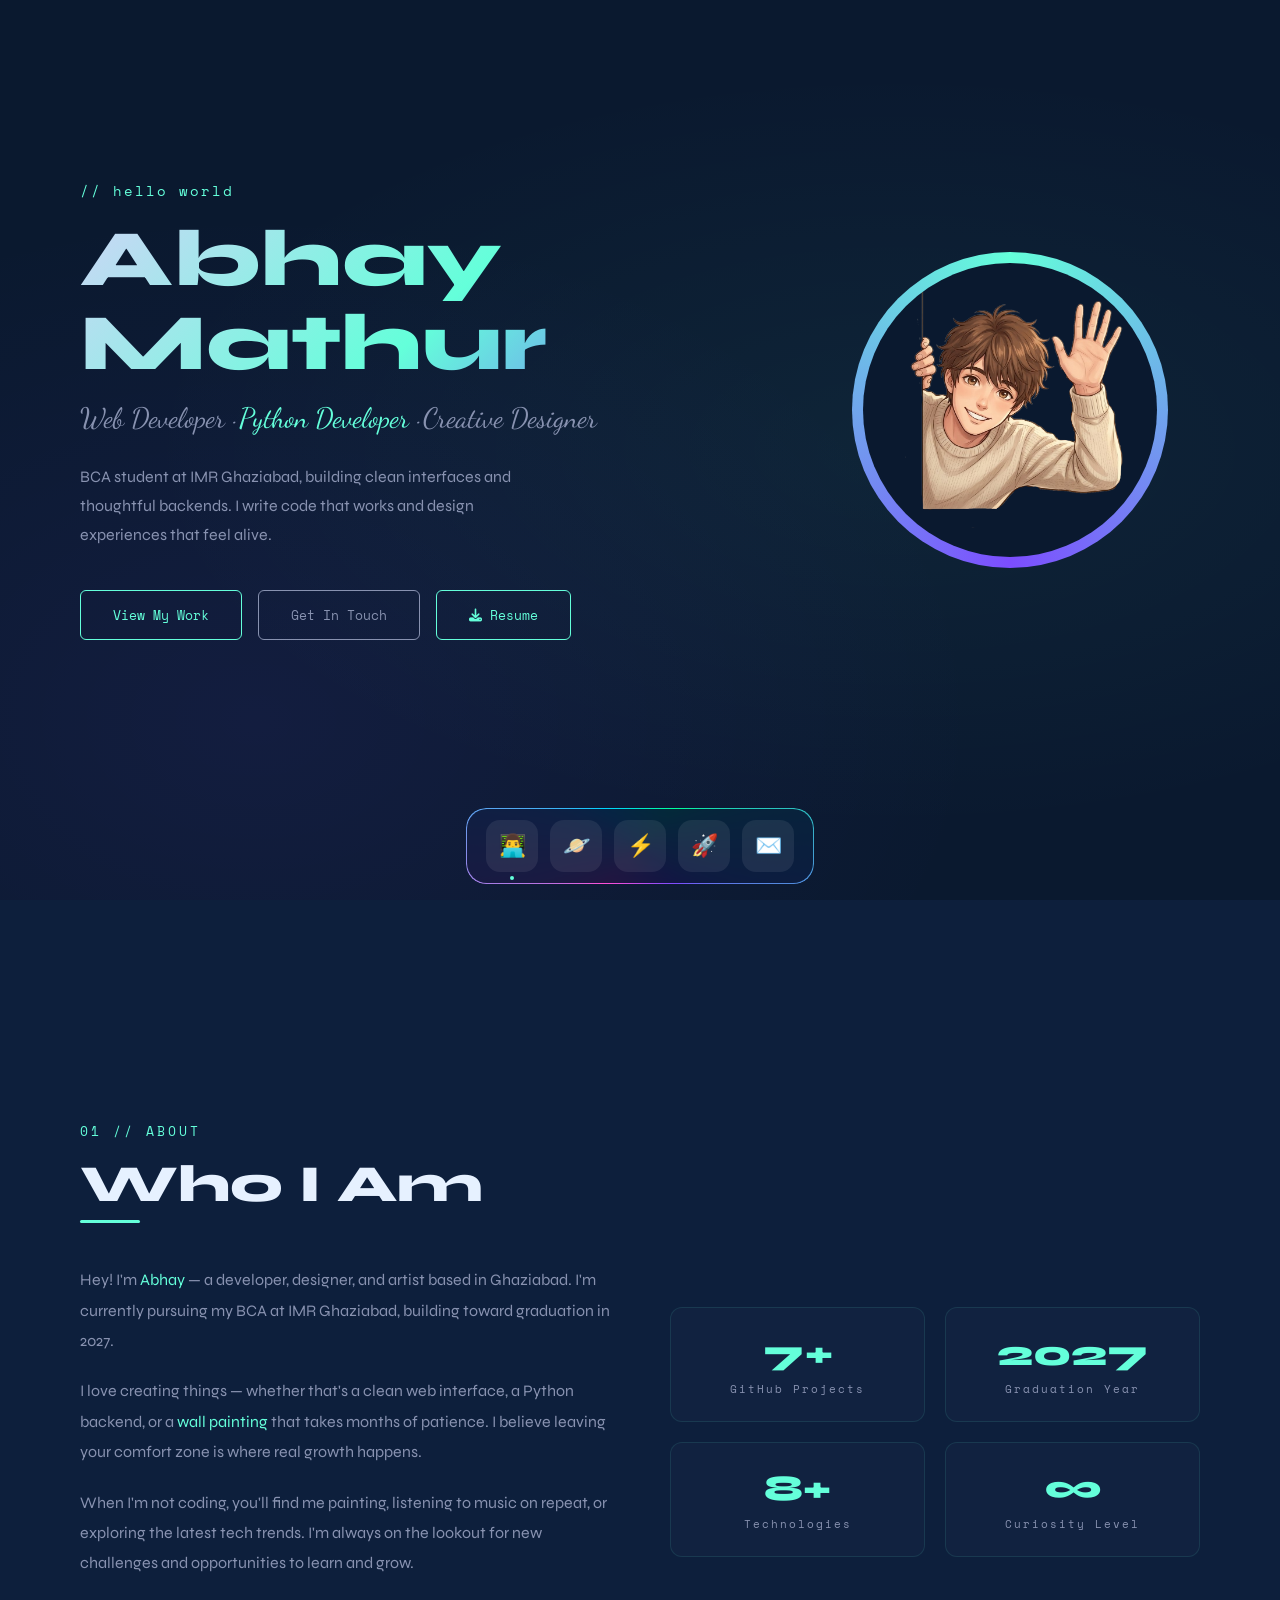
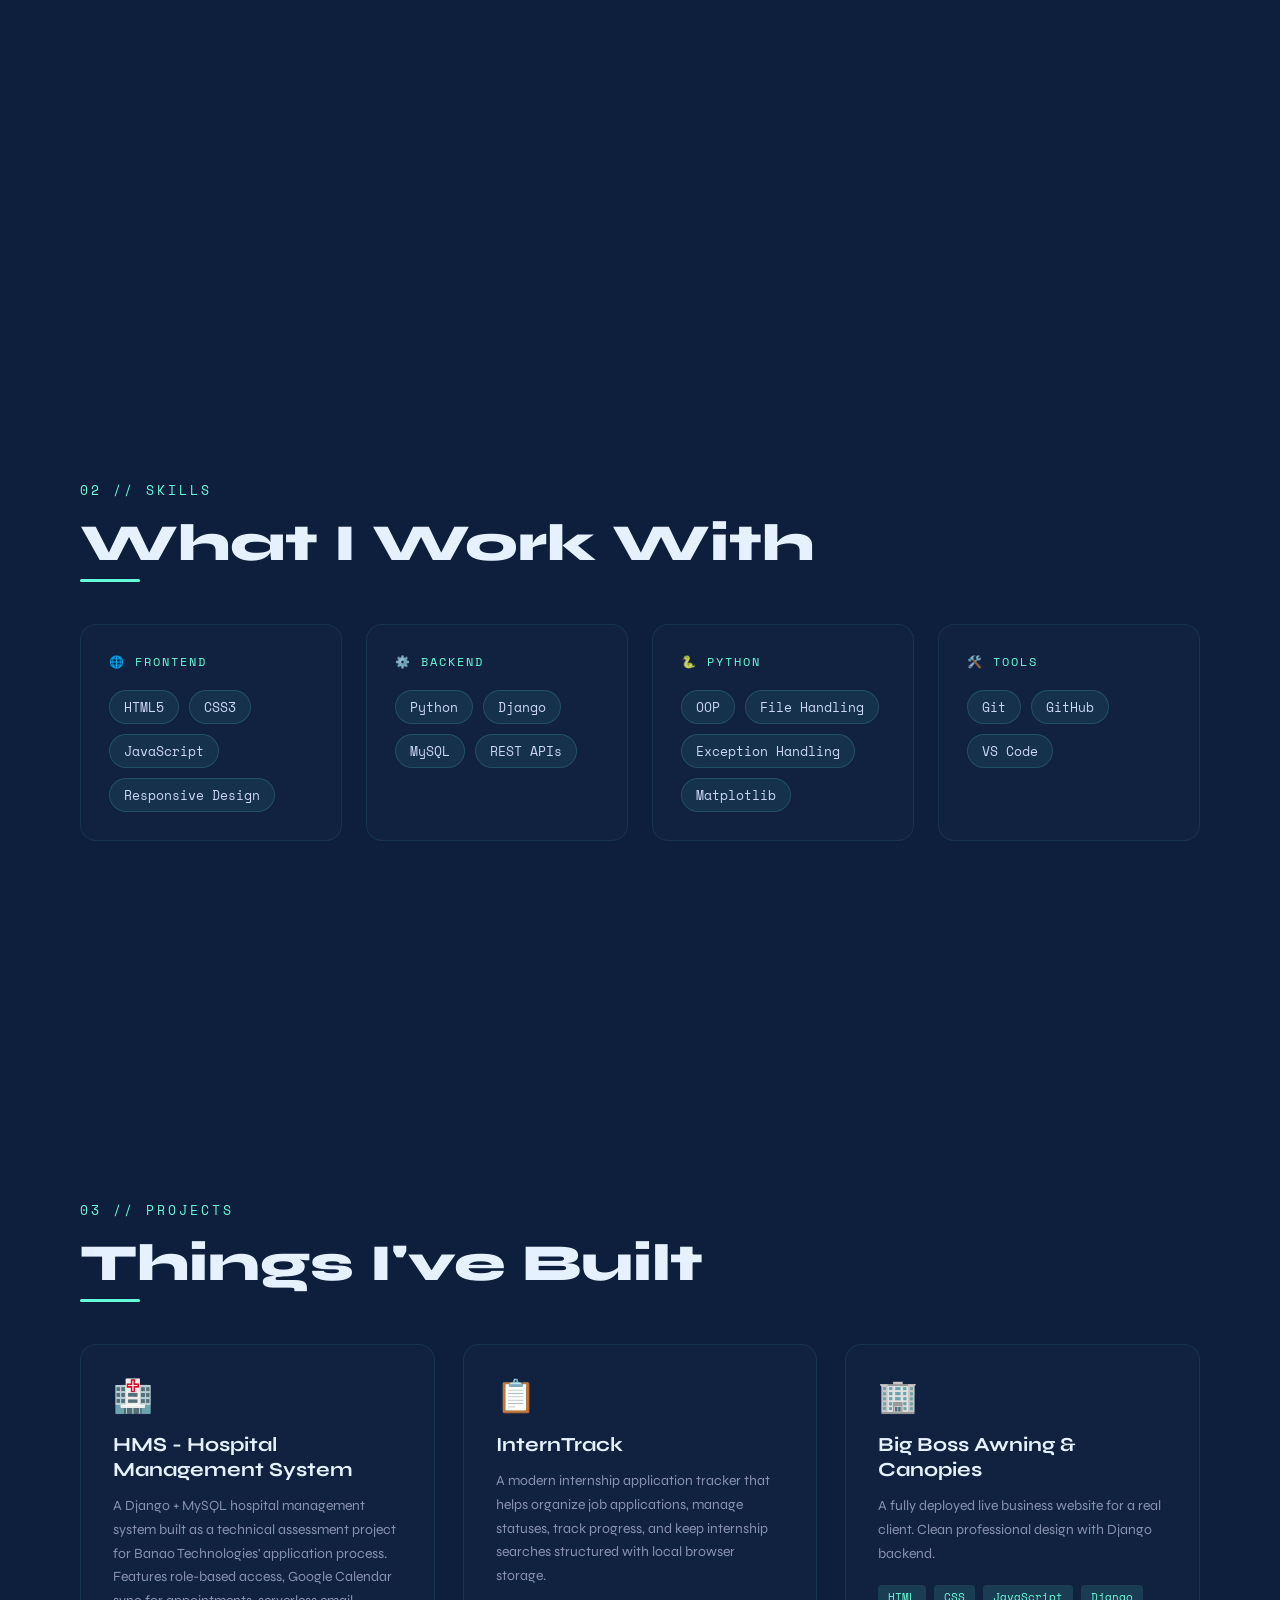
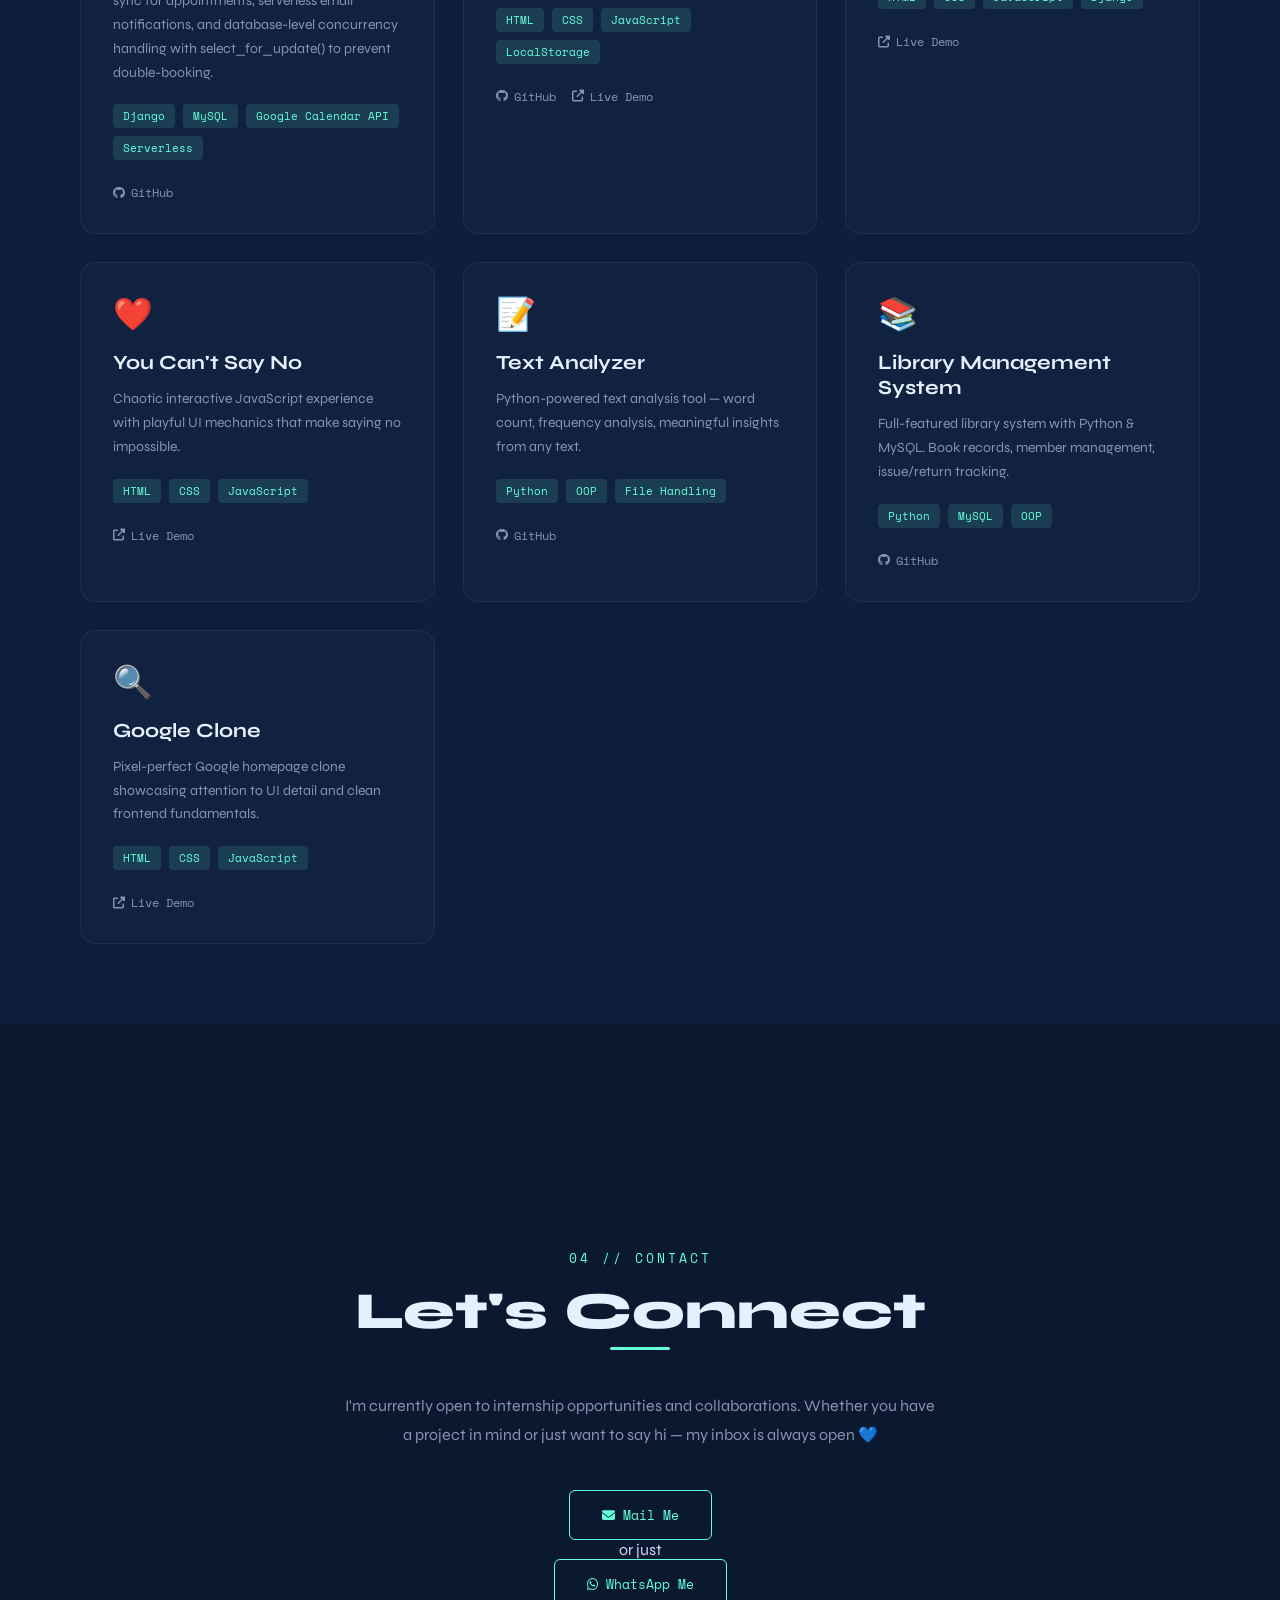
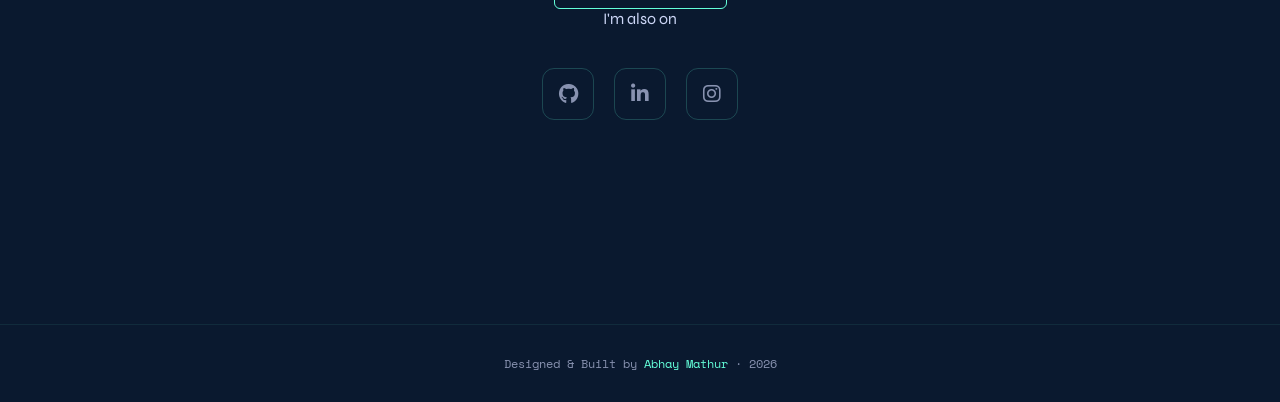
==== commit 2ab754aa: "Add HMS project card, update project count" ====
--- a/index.html
+++ b/index.html
@@ -25,7 +25,7 @@
       <div class="hero-buttons">
         <a href="#projects" class="btn-primary">View My Work</a>
         <a href="#contact" class="btn-secondary">Get In Touch</a>
-        <a href="AbhayMathur_Resume.pdf" download class="btn-primary">
+        <a href="Abhay_Mathur_Resume.pdf" download class="btn-primary">
           <i class="fas fa-download"></i> Resume
         </a>
       </div>
@@ -61,7 +61,7 @@
       </div>
       <div class="about-facts">
         <div class="fact-card">
-          <span class="fact-number">5+</span>
+          <span class="fact-number">7+</span>
           <span class="fact-label">GitHub Projects</span>
         </div>
         <div class="fact-card">
@@ -128,7 +128,26 @@
     <p class="section-label">03 // projects</p>
     <h2 class="section-title">Things I've Built</h2>
     <div class="projects-grid">
-      
+
+      <div class="project-card">
+        <span class="project-icon">🏥</span>
+        <h3 class="project-title">HMS - Hospital Management System</h3>
+        <p class="project-desc">
+          A Django + MySQL hospital management system built as a technical assessment project for Banao Technologies' application process. Features role-based access, Google Calendar sync for appointments, serverless email notifications, and database-level concurrency handling with select_for_update() to prevent double-booking.
+        </p>
+        <div class="project-techs">
+          <span class="project-tech">Django</span>
+          <span class="project-tech">MySQL</span>
+          <span class="project-tech">Google Calendar API</span>
+          <span class="project-tech">Serverless</span>
+        </div>
+        <div class="project-links">
+          <a href="https://github.com/hanji-abhay/banao-hms" target="_blank" class="project-link">
+            <i class="fab fa-github"></i> GitHub
+          </a>
+        </div>
+      </div>
+
        <div class="project-card">
         <span class="project-icon">📋</span>
         <h3 class="project-title">InternTrack</h3>
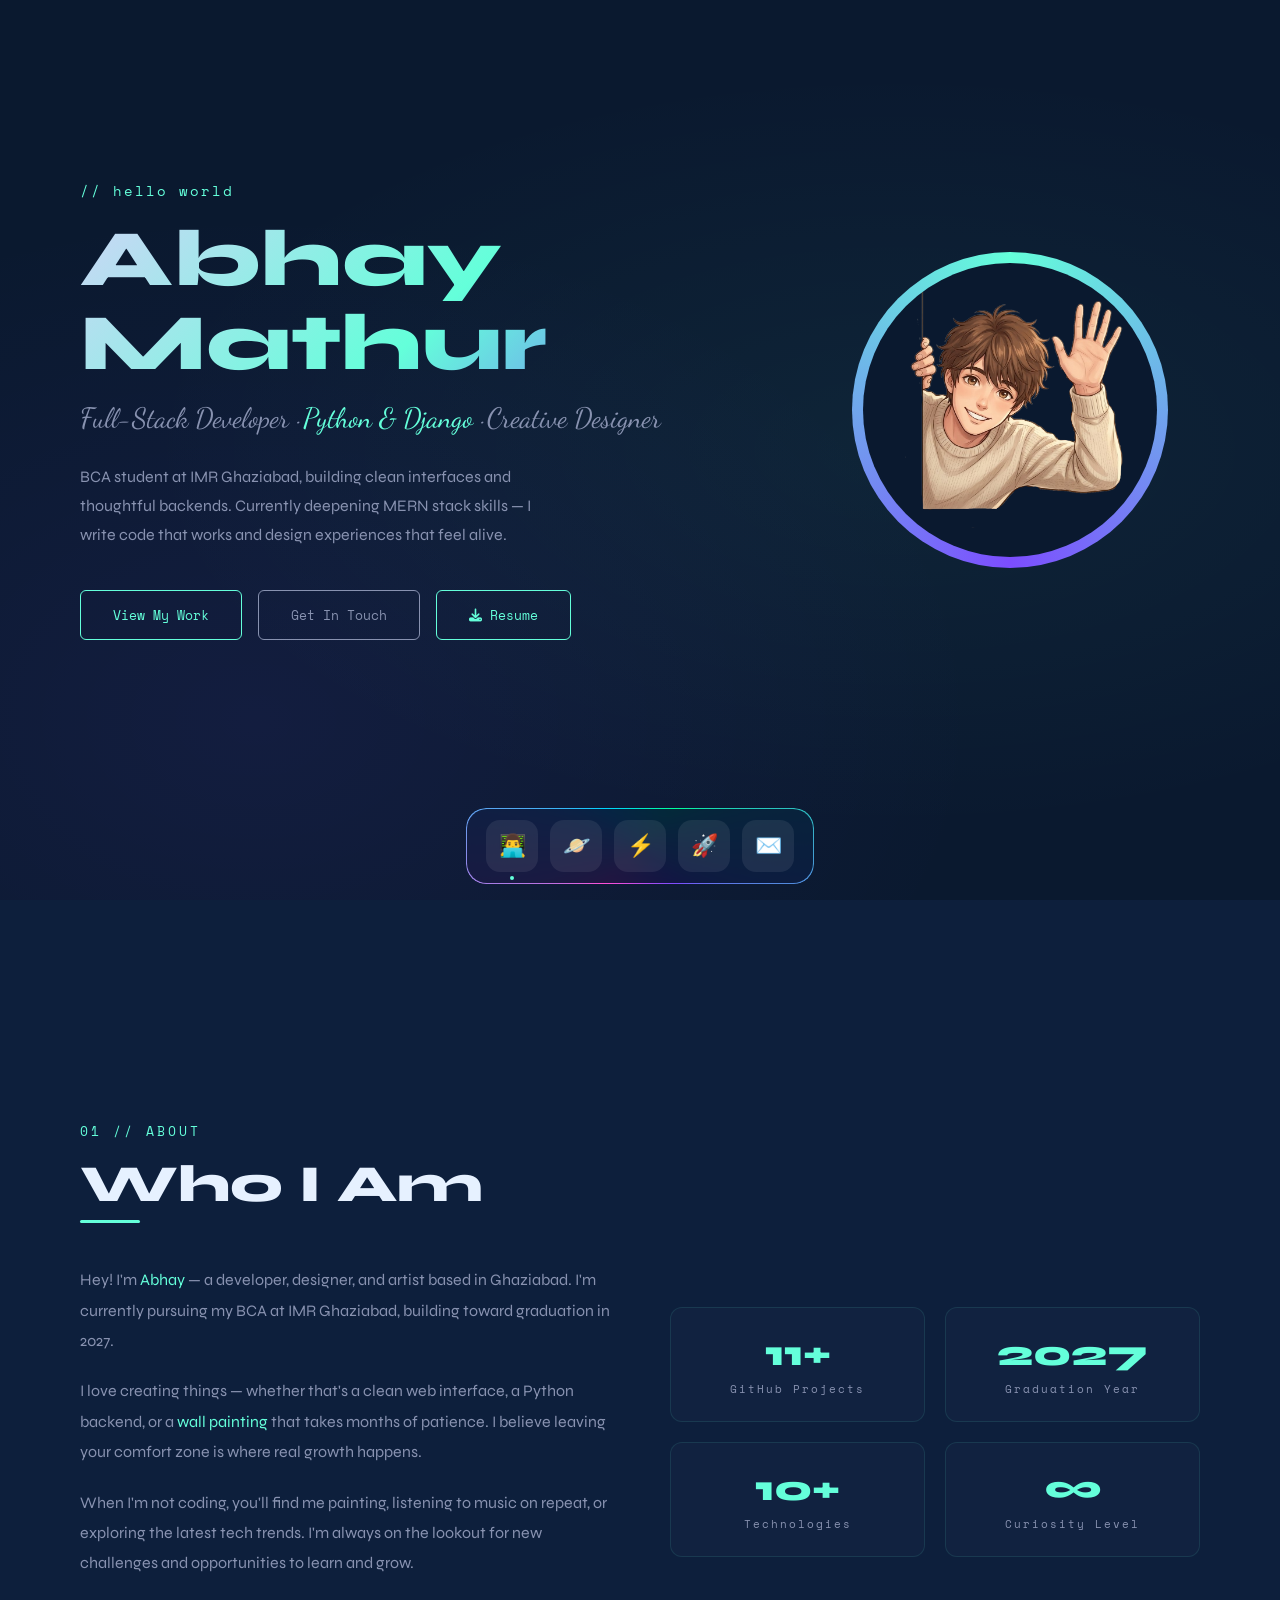
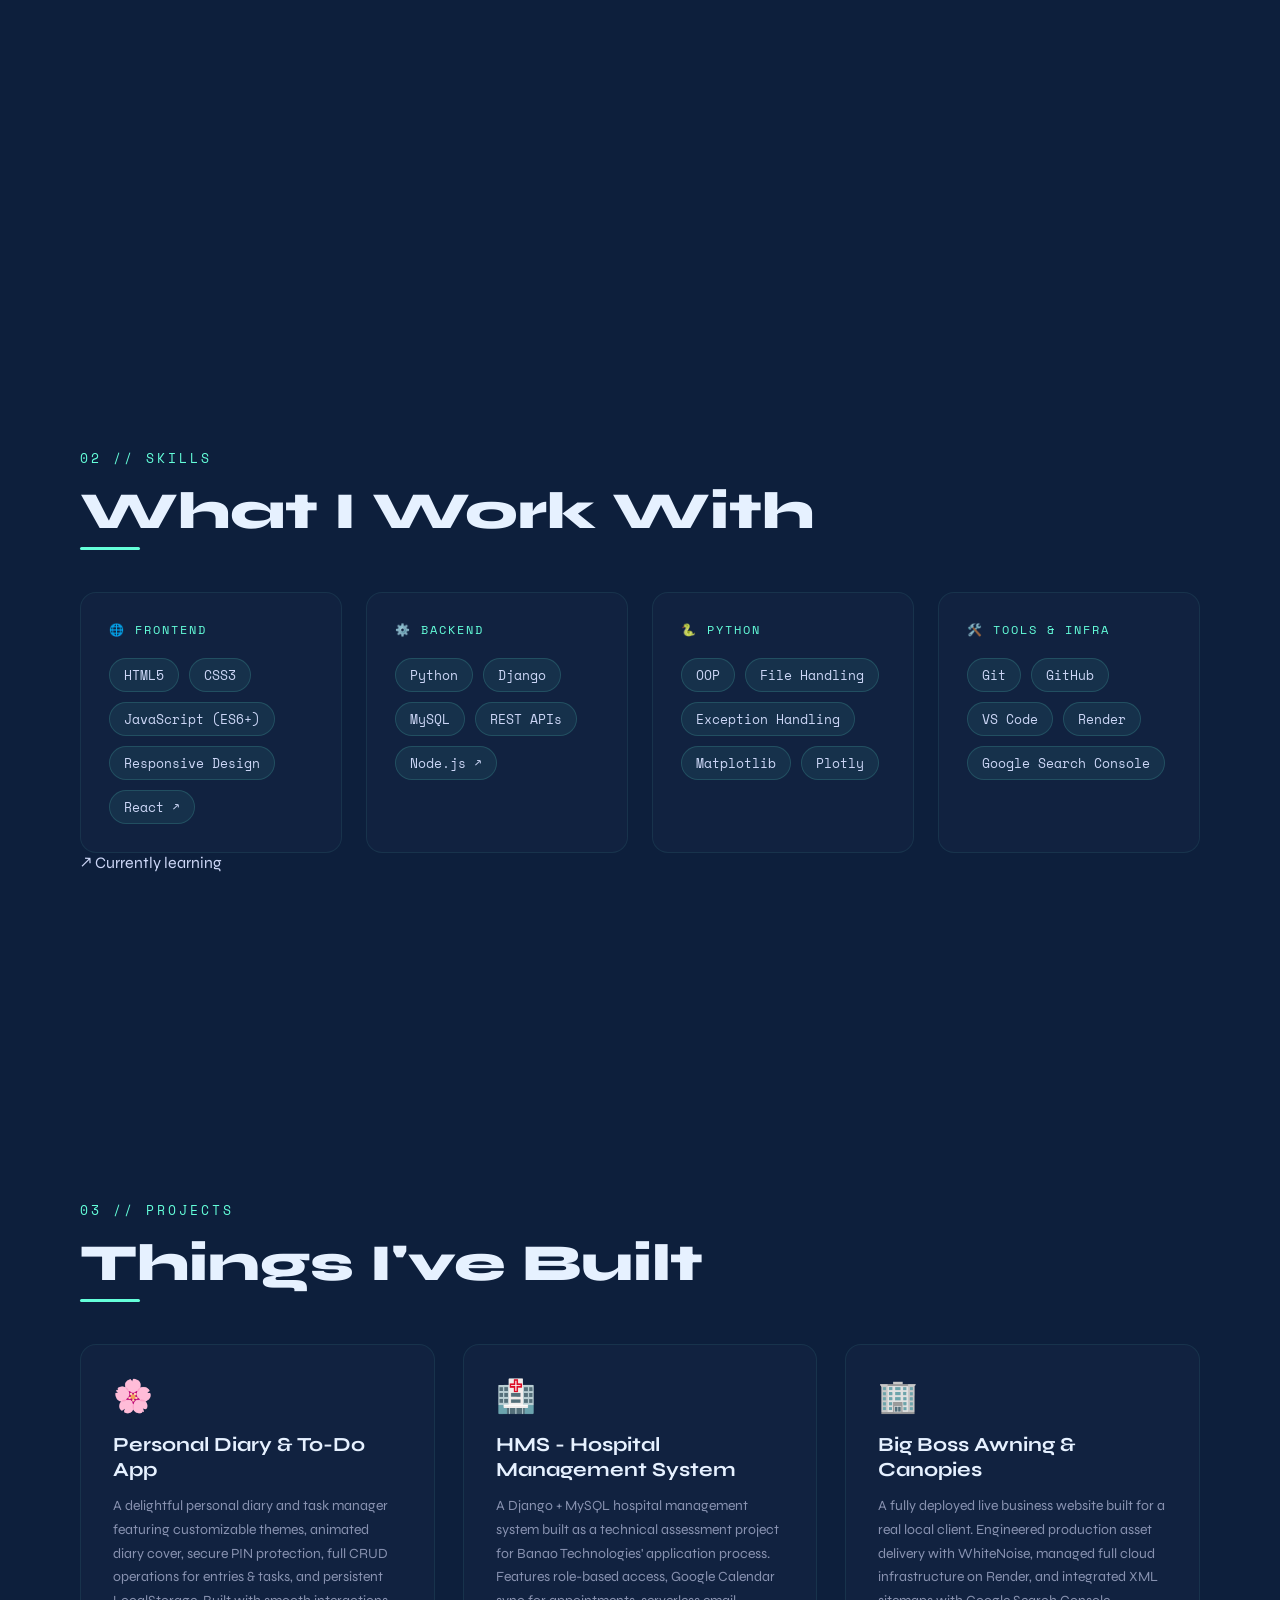
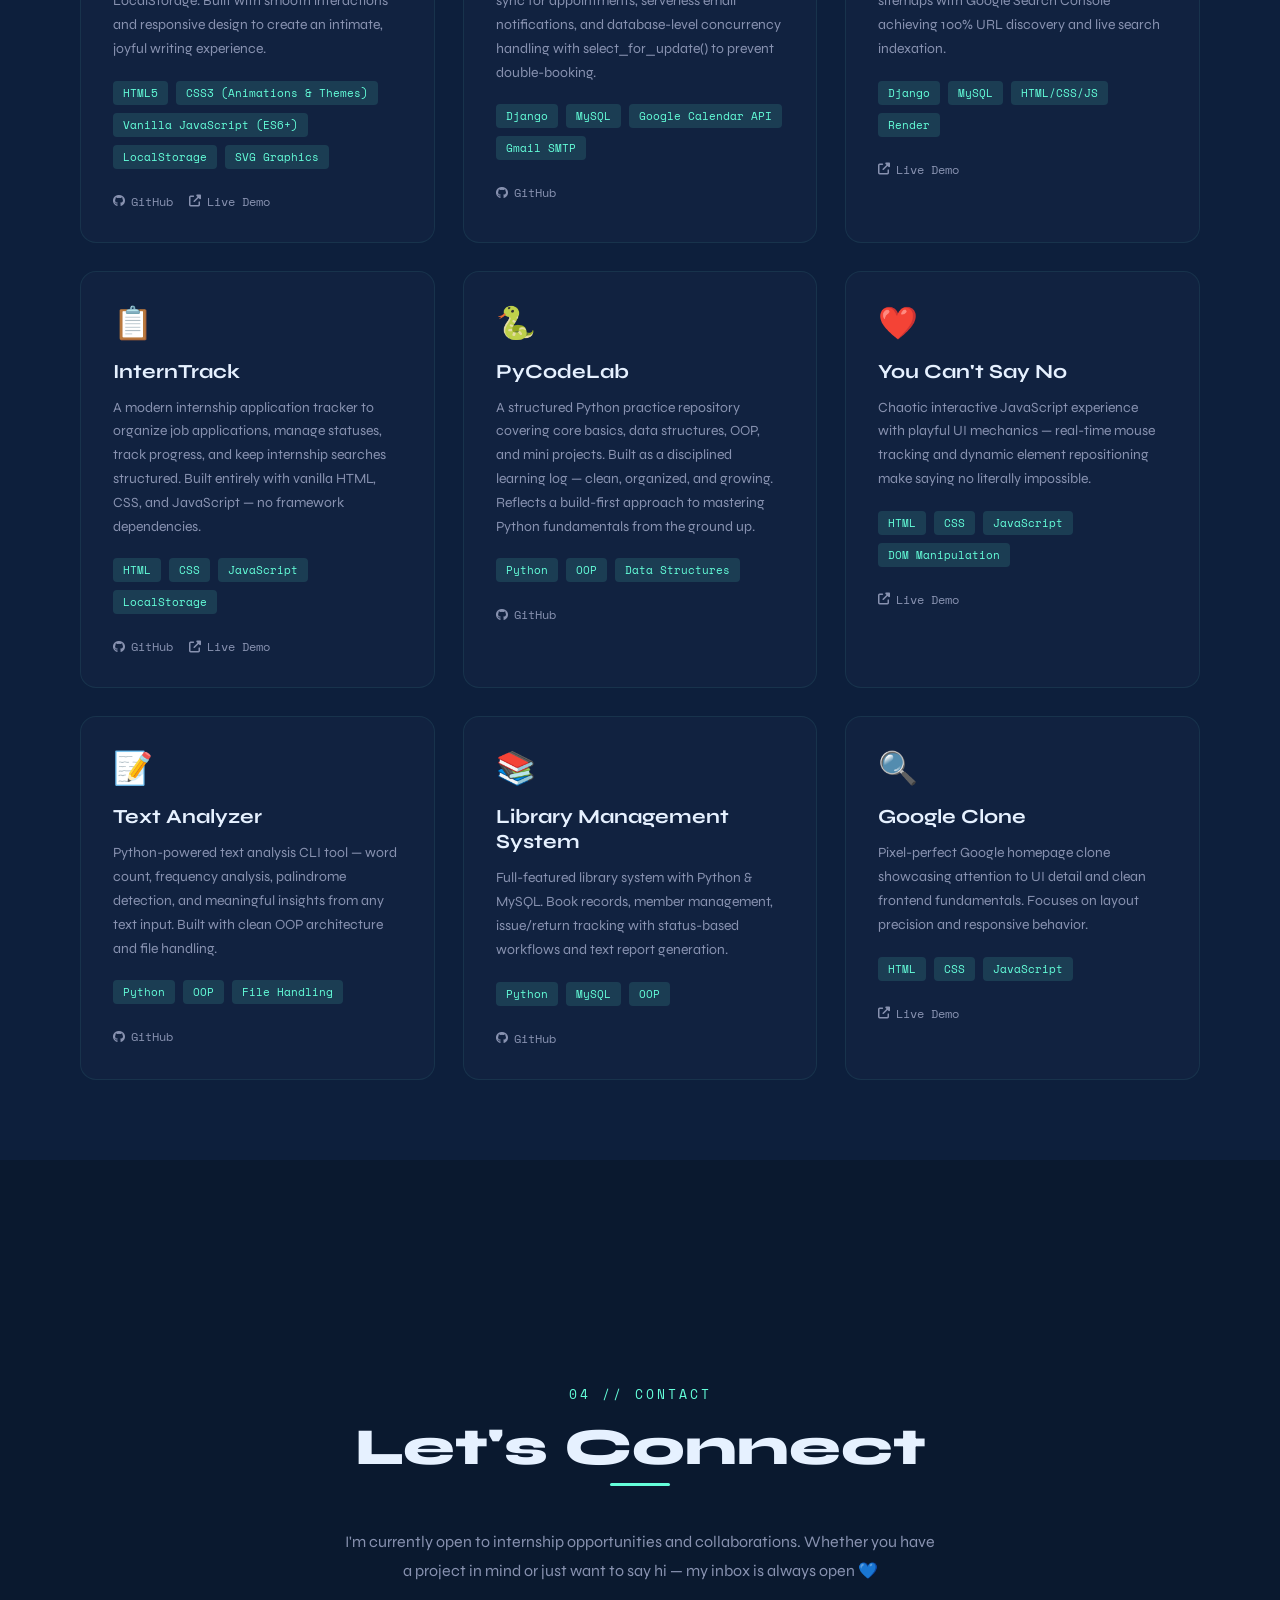
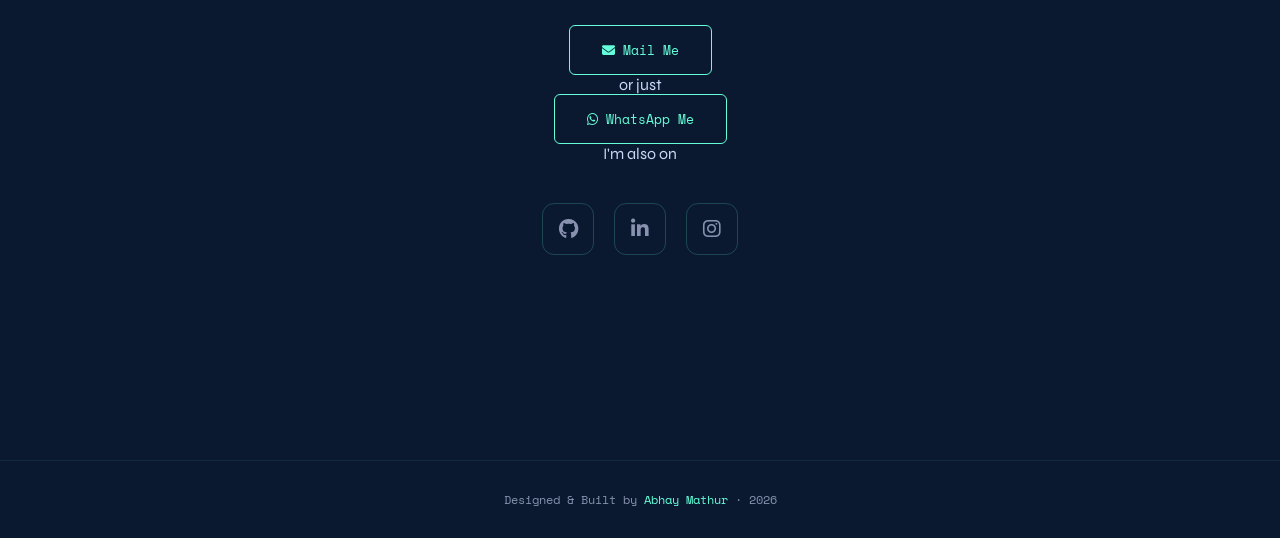
==== commit 78d33aaf: "chore: polish portfolio and resume for MERN internship application" ====
--- a/index.html
+++ b/index.html
@@ -3,10 +3,13 @@
 <head>
   <meta charset="UTF-8">
   <meta name="viewport" content="width=device-width, initial-scale=1.0">
-  <title>Abhay Mathur | Web & Python Developer</title>
+  <title>Abhay Mathur | Full-Stack Developer</title>
   <link rel="preconnect" href="https://fonts.googleapis.com">
   <link href="https://fonts.googleapis.com/css2?family=Syne:wght@400;600;700;800&family=Space+Mono:wght@400;700&family=Dancing+Script:wght@600&display=swap" rel="stylesheet">
   <link rel="stylesheet" href="https://cdnjs.cloudflare.com/ajax/libs/font-awesome/6.5.1/css/all.min.css"/>
+  <!-- Favicon - Artistic Code Theme -->
+  <link rel="icon" href="favicon.png" type="image/png" sizes="32x32">
+  <link rel="apple-touch-icon" href="favicon.png" sizes="180x180">
   <link rel="stylesheet" href="_portfolio.css">
 </head>
 <body>
@@ -17,10 +20,10 @@
     <div class="hero-left">
       <p class="hero-tag">// hello world</p>
       <h1 class="hero-name">Abhay Mathur</h1>
-      <p class="hero-role">Web Developer · <span>Python Developer</span> · Creative Designer</p>
+      <p class="hero-role">Full-Stack Developer · <span>Python & Django</span> · Creative Designer</p>
       <p class="hero-desc">
         BCA student at IMR Ghaziabad, building clean interfaces and thoughtful backends.
-        I write code that works and design experiences that feel alive.
+        Currently deepening MERN stack skills — I write code that works and design experiences that feel alive.
       </p>
       <div class="hero-buttons">
         <a href="#projects" class="btn-primary">View My Work</a>
@@ -61,7 +64,7 @@
       </div>
       <div class="about-facts">
         <div class="fact-card">
-          <span class="fact-number">7+</span>
+          <span class="fact-number">11+</span>
           <span class="fact-label">GitHub Projects</span>
         </div>
         <div class="fact-card">
@@ -69,7 +72,7 @@
           <span class="fact-label">Graduation Year</span>
         </div>
         <div class="fact-card">
-          <span class="fact-number">8+</span>
+          <span class="fact-number">10+</span>
           <span class="fact-label">Technologies</span>
         </div>
         <div class="fact-card">
@@ -90,8 +93,9 @@
         <div class="skill-tags">
           <span class="skill-tag">HTML5</span>
           <span class="skill-tag">CSS3</span>
-          <span class="skill-tag">JavaScript</span>
+          <span class="skill-tag">JavaScript (ES6+)</span>
           <span class="skill-tag">Responsive Design</span>
+          <span class="skill-tag">React ↗</span>
         </div>
       </div>
       <div class="skill-category">
@@ -101,6 +105,7 @@
           <span class="skill-tag">Django</span>
           <span class="skill-tag">MySQL</span>
           <span class="skill-tag">REST APIs</span>
+          <span class="skill-tag">Node.js ↗</span>
         </div>
       </div>
       <div class="skill-category">
@@ -110,25 +115,52 @@
           <span class="skill-tag">File Handling</span>
           <span class="skill-tag">Exception Handling</span>
           <span class="skill-tag">Matplotlib</span>
+          <span class="skill-tag">Plotly</span>
         </div>
       </div>
       <div class="skill-category">
-        <div class="skill-cat-title">🛠️ Tools</div>
+        <div class="skill-cat-title">🛠️ Tools & Infra</div>
         <div class="skill-tags">
           <span class="skill-tag">Git</span>
           <span class="skill-tag">GitHub</span>
           <span class="skill-tag">VS Code</span>
-        </div>
-      </div>
-    </div>
+          <span class="skill-tag">Render</span>
+          <span class="skill-tag">Google Search Console</span>
+        </div>
+      </div>
+    </div>
+    <p class="skills-note">↗ Currently learning</p>
   </section>
 
   <!-- ═══ PROJECTS ═══ -->
-<section id="projects">
+  <section id="projects">
     <p class="section-label">03 // projects</p>
     <h2 class="section-title">Things I've Built</h2>
     <div class="projects-grid">
 
+     <div class="project-card">
+        <span class="project-icon">🌸</span>
+        <h3 class="project-title">Personal Diary & To-Do App</h3>
+        <p class="project-desc">
+          A delightful personal diary and task manager featuring customizable themes, animated diary cover, secure PIN protection, full CRUD operations for entries & tasks, and persistent LocalStorage. Built with smooth interactions and responsive design to create an intimate, joyful writing experience.
+        </p>
+        <div class="project-techs">
+          <span class="project-tech">HTML5</span>
+          <span class="project-tech">CSS3 (Animations & Themes)</span>
+          <span class="project-tech">Vanilla JavaScript (ES6+)</span>
+          <span class="project-tech">LocalStorage</span>
+          <span class="project-tech">SVG Graphics</span>
+        </div>
+        <div class="project-links">
+          <a href="https://github.com/hanji-abhay/personal-diary-to-do-app" target="_blank" class="project-link">
+            <i class="fab fa-github"></i> GitHub
+          </a>
+          <a href="https://hanji-abhay.github.io/personal-diary-to-do-app/" target="_blank" class="project-link">
+            <i class="fas fa-external-link-alt"></i> Live Demo
+          </a>
+        </div>
+      </div>
+
       <div class="project-card">
         <span class="project-icon">🏥</span>
         <h3 class="project-title">HMS - Hospital Management System</h3>
@@ -139,7 +171,7 @@
           <span class="project-tech">Django</span>
           <span class="project-tech">MySQL</span>
           <span class="project-tech">Google Calendar API</span>
-          <span class="project-tech">Serverless</span>
+          <span class="project-tech">Gmail SMTP</span>
         </div>
         <div class="project-links">
           <a href="https://github.com/hanji-abhay/banao-hms" target="_blank" class="project-link">
@@ -148,11 +180,30 @@
         </div>
       </div>
 
-       <div class="project-card">
+      <div class="project-card">
+        <span class="project-icon">🏢</span>
+        <h3 class="project-title">Big Boss Awning & Canopies</h3>
+        <p class="project-desc">
+          A fully deployed live business website built for a real local client. Engineered production asset delivery with WhiteNoise, managed full cloud infrastructure on Render, and integrated XML sitemaps with Google Search Console achieving 100% URL discovery and live search indexation.
+        </p>
+        <div class="project-techs">
+          <span class="project-tech">Django</span>
+          <span class="project-tech">MySQL</span>
+          <span class="project-tech">HTML/CSS/JS</span>
+          <span class="project-tech">Render</span>
+        </div>
+        <div class="project-links">
+          <a href="https://bigbossawningandcanopies.onrender.com" target="_blank" class="project-link">
+            <i class="fas fa-external-link-alt"></i> Live Demo
+          </a>
+        </div>
+      </div>
+
+      <div class="project-card">
         <span class="project-icon">📋</span>
         <h3 class="project-title">InternTrack</h3>
         <p class="project-desc">
-          A modern internship application tracker that helps organize job applications, manage statuses, track progress, and keep internship searches structured with local browser storage.
+          A modern internship application tracker to organize job applications, manage statuses, track progress, and keep internship searches structured. Built entirely with vanilla HTML, CSS, and JavaScript — no framework dependencies.
         </p>
         <div class="project-techs">
           <span class="project-tech">HTML</span>
@@ -171,73 +222,85 @@
       </div>
 
       <div class="project-card">
-        <span class="project-icon">🏢</span>
-        <h3 class="project-title">Big Boss Awning & Canopies</h3>
-        <p class="project-desc">A fully deployed live business website for a real client. Clean professional design with Django backend.</p>
+        <span class="project-icon">🐍</span>
+        <h3 class="project-title">PyCodeLab</h3>
+        <p class="project-desc">
+          A structured Python practice repository covering core basics, data structures, OOP, and mini projects. Built as a disciplined learning log — clean, organized, and growing. Reflects a build-first approach to mastering Python fundamentals from the ground up.
+        </p>
+        <div class="project-techs">
+          <span class="project-tech">Python</span>
+          <span class="project-tech">OOP</span>
+          <span class="project-tech">Data Structures</span>
+        </div>
+        <div class="project-links">
+          <a href="https://github.com/hanji-abhay/PyCodeLab" target="_blank" class="project-link">
+            <i class="fab fa-github"></i> GitHub
+          </a>
+        </div>
+      </div>
+
+      <div class="project-card">
+        <span class="project-icon">❤️</span>
+        <h3 class="project-title">You Can't Say No</h3>
+        <p class="project-desc">Chaotic interactive JavaScript experience with playful UI mechanics — real-time mouse tracking and dynamic element repositioning make saying no literally impossible.</p>
         <div class="project-techs">
           <span class="project-tech">HTML</span>
           <span class="project-tech">CSS</span>
           <span class="project-tech">JavaScript</span>
-          <span class="project-tech">Django</span>
-        </div>
-        <div class="project-links">
-          <a href="https://bigbossawningandcanopies.onrender.com" target="_blank" class="project-link"><i class="fa fa-external-link-alt"></i> Live Demo</a>
-        </div>
-      </div>
-
-      <div class="project-card">
-        <span class="project-icon">❤️</span>
-        <h3 class="project-title">You Can't Say No</h3>
-        <p class="project-desc">Chaotic interactive JavaScript experience with playful UI mechanics that make saying no impossible.</p>
+          <span class="project-tech">DOM Manipulation</span>
+        </div>
+        <div class="project-links">
+          <a href="https://hanji-abhay.github.io/you-cant-say-no/valentine.html" target="_blank" class="project-link">
+            <i class="fas fa-external-link-alt"></i> Live Demo
+          </a>
+        </div>
+      </div>
+
+      <div class="project-card">
+        <span class="project-icon">📝</span>
+        <h3 class="project-title">Text Analyzer</h3>
+        <p class="project-desc">Python-powered text analysis CLI tool — word count, frequency analysis, palindrome detection, and meaningful insights from any text input. Built with clean OOP architecture and file handling.</p>
+        <div class="project-techs">
+          <span class="project-tech">Python</span>
+          <span class="project-tech">OOP</span>
+          <span class="project-tech">File Handling</span>
+        </div>
+        <div class="project-links">
+          <a href="https://github.com/hanji-abhay/TextAnalyzer" target="_blank" class="project-link">
+            <i class="fab fa-github"></i> GitHub
+          </a>
+        </div>
+      </div>
+
+      <div class="project-card">
+        <span class="project-icon">📚</span>
+        <h3 class="project-title">Library Management System</h3>
+        <p class="project-desc">Full-featured library system with Python & MySQL. Book records, member management, issue/return tracking with status-based workflows and text report generation.</p>
+        <div class="project-techs">
+          <span class="project-tech">Python</span>
+          <span class="project-tech">MySQL</span>
+          <span class="project-tech">OOP</span>
+        </div>
+        <div class="project-links">
+          <a href="https://github.com/hanji-abhay/library-management-system-python-mysql" target="_blank" class="project-link">
+            <i class="fab fa-github"></i> GitHub
+          </a>
+        </div>
+      </div>
+
+      <div class="project-card">
+        <span class="project-icon">🔍</span>
+        <h3 class="project-title">Google Clone</h3>
+        <p class="project-desc">Pixel-perfect Google homepage clone showcasing attention to UI detail and clean frontend fundamentals. Focuses on layout precision and responsive behavior.</p>
         <div class="project-techs">
           <span class="project-tech">HTML</span>
           <span class="project-tech">CSS</span>
           <span class="project-tech">JavaScript</span>
         </div>
         <div class="project-links">
-          <a href="https://hanji-abhay.github.io/you-cant-say-no/valentine.html" target="_blank" class="project-link"><i class="fa fa-external-link-alt"></i> Live Demo</a>
-        </div>
-      </div>
-
-      <div class="project-card">
-        <span class="project-icon">📝</span>
-        <h3 class="project-title">Text Analyzer</h3>
-        <p class="project-desc">Python-powered text analysis tool — word count, frequency analysis, meaningful insights from any text.</p>
-        <div class="project-techs">
-          <span class="project-tech">Python</span>
-          <span class="project-tech">OOP</span>
-          <span class="project-tech">File Handling</span>
-        </div>
-        <div class="project-links">
-          <a href="https://github.com/hanji-abhay/TextAnalyzer" target="_blank" class="project-link"><i class="fab fa-github"></i> GitHub</a>
-        </div>
-      </div>
-
-      <div class="project-card">
-        <span class="project-icon">📚</span>
-        <h3 class="project-title">Library Management System</h3>
-        <p class="project-desc">Full-featured library system with Python & MySQL. Book records, member management, issue/return tracking.</p>
-        <div class="project-techs">
-          <span class="project-tech">Python</span>
-          <span class="project-tech">MySQL</span>
-          <span class="project-tech">OOP</span>
-        </div>
-        <div class="project-links">
-          <a href="https://github.com/hanji-abhay/library-management-system-python-mysql" target="_blank" class="project-link"><i class="fab fa-github"></i> GitHub</a>
-        </div>
-      </div>
-
-      <div class="project-card">
-        <span class="project-icon">🔍</span>
-        <h3 class="project-title">Google Clone</h3>
-        <p class="project-desc">Pixel-perfect Google homepage clone showcasing attention to UI detail and clean frontend fundamentals.</p>
-        <div class="project-techs">
-          <span class="project-tech">HTML</span>
-          <span class="project-tech">CSS</span>
-          <span class="project-tech">JavaScript</span>
-        </div>
-        <div class="project-links">
-          <a href="https://hanji-abhay.github.io/google-clone" target="_blank" class="project-link"><i class="fa fa-external-link-alt"></i> Live Demo</a>
+          <a href="https://hanji-abhay.github.io/google-clone" target="_blank" class="project-link">
+            <i class="fas fa-external-link-alt"></i> Live Demo
+          </a>
         </div>
       </div>
 
@@ -257,7 +320,7 @@
       <br>
       <p class="contact-note">or just</p>
       <a href="https://wa.me/7065667480" class="btn-primary"><i class="fab fa-whatsapp"></i> WhatsApp Me</a>
-       <br>
+      <br>
       <p class="contact-note">I'm also on</p>
       <div class="contact-links">
         <a href="https://github.com/hanji-abhay" target="_blank" class="contact-link"><i class="fab fa-github"></i></a>
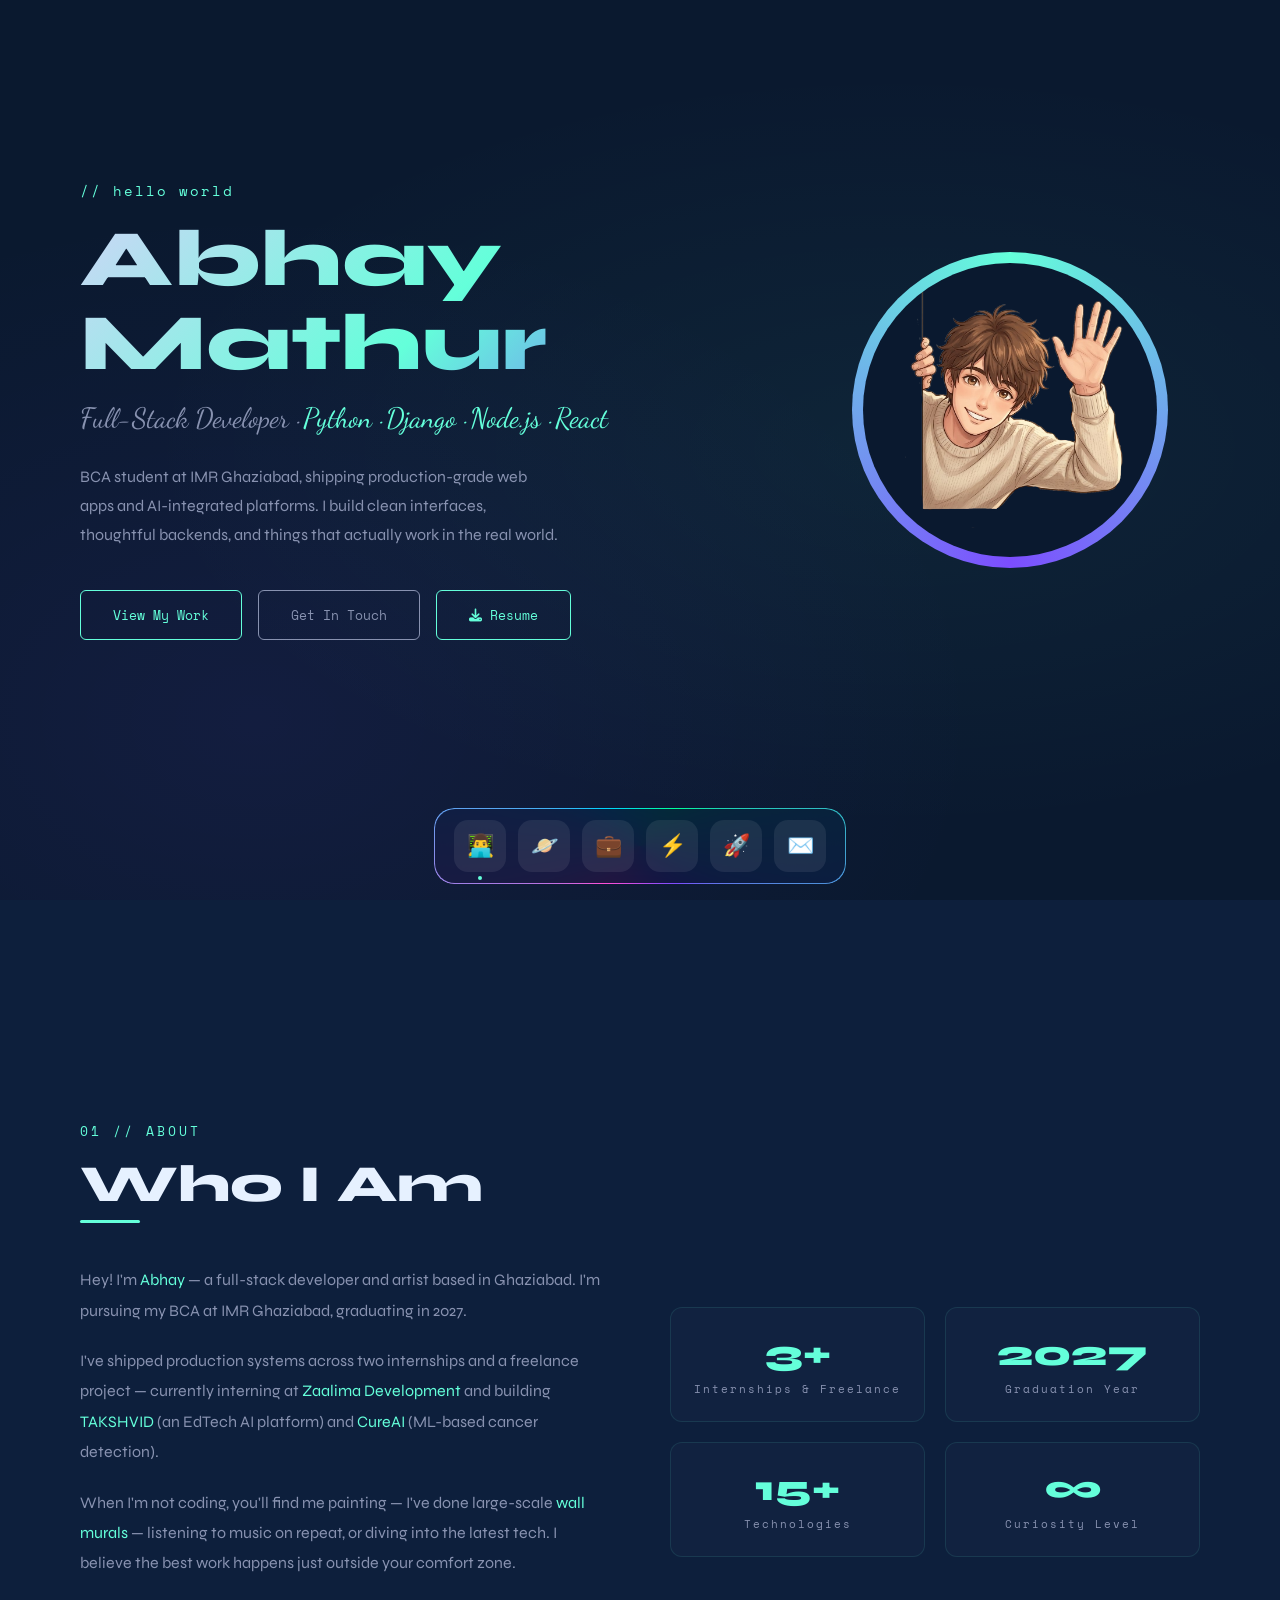
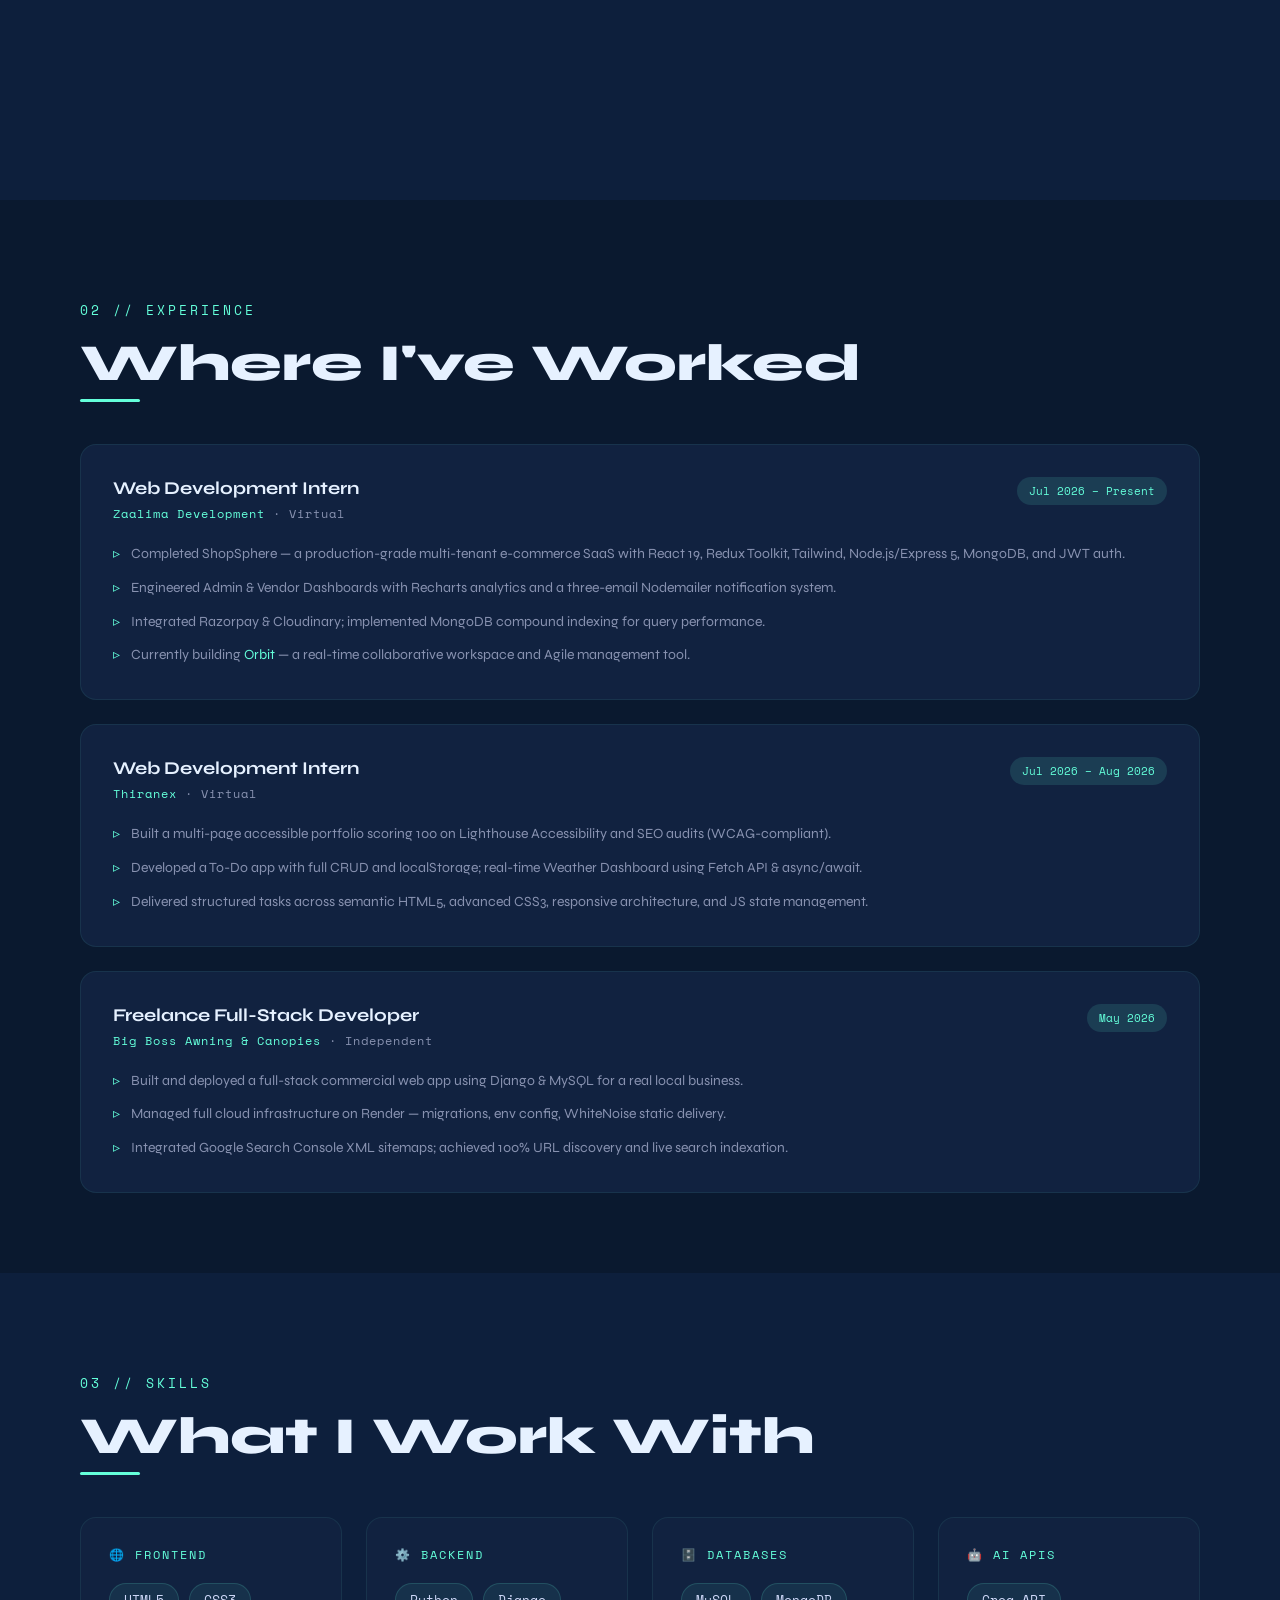
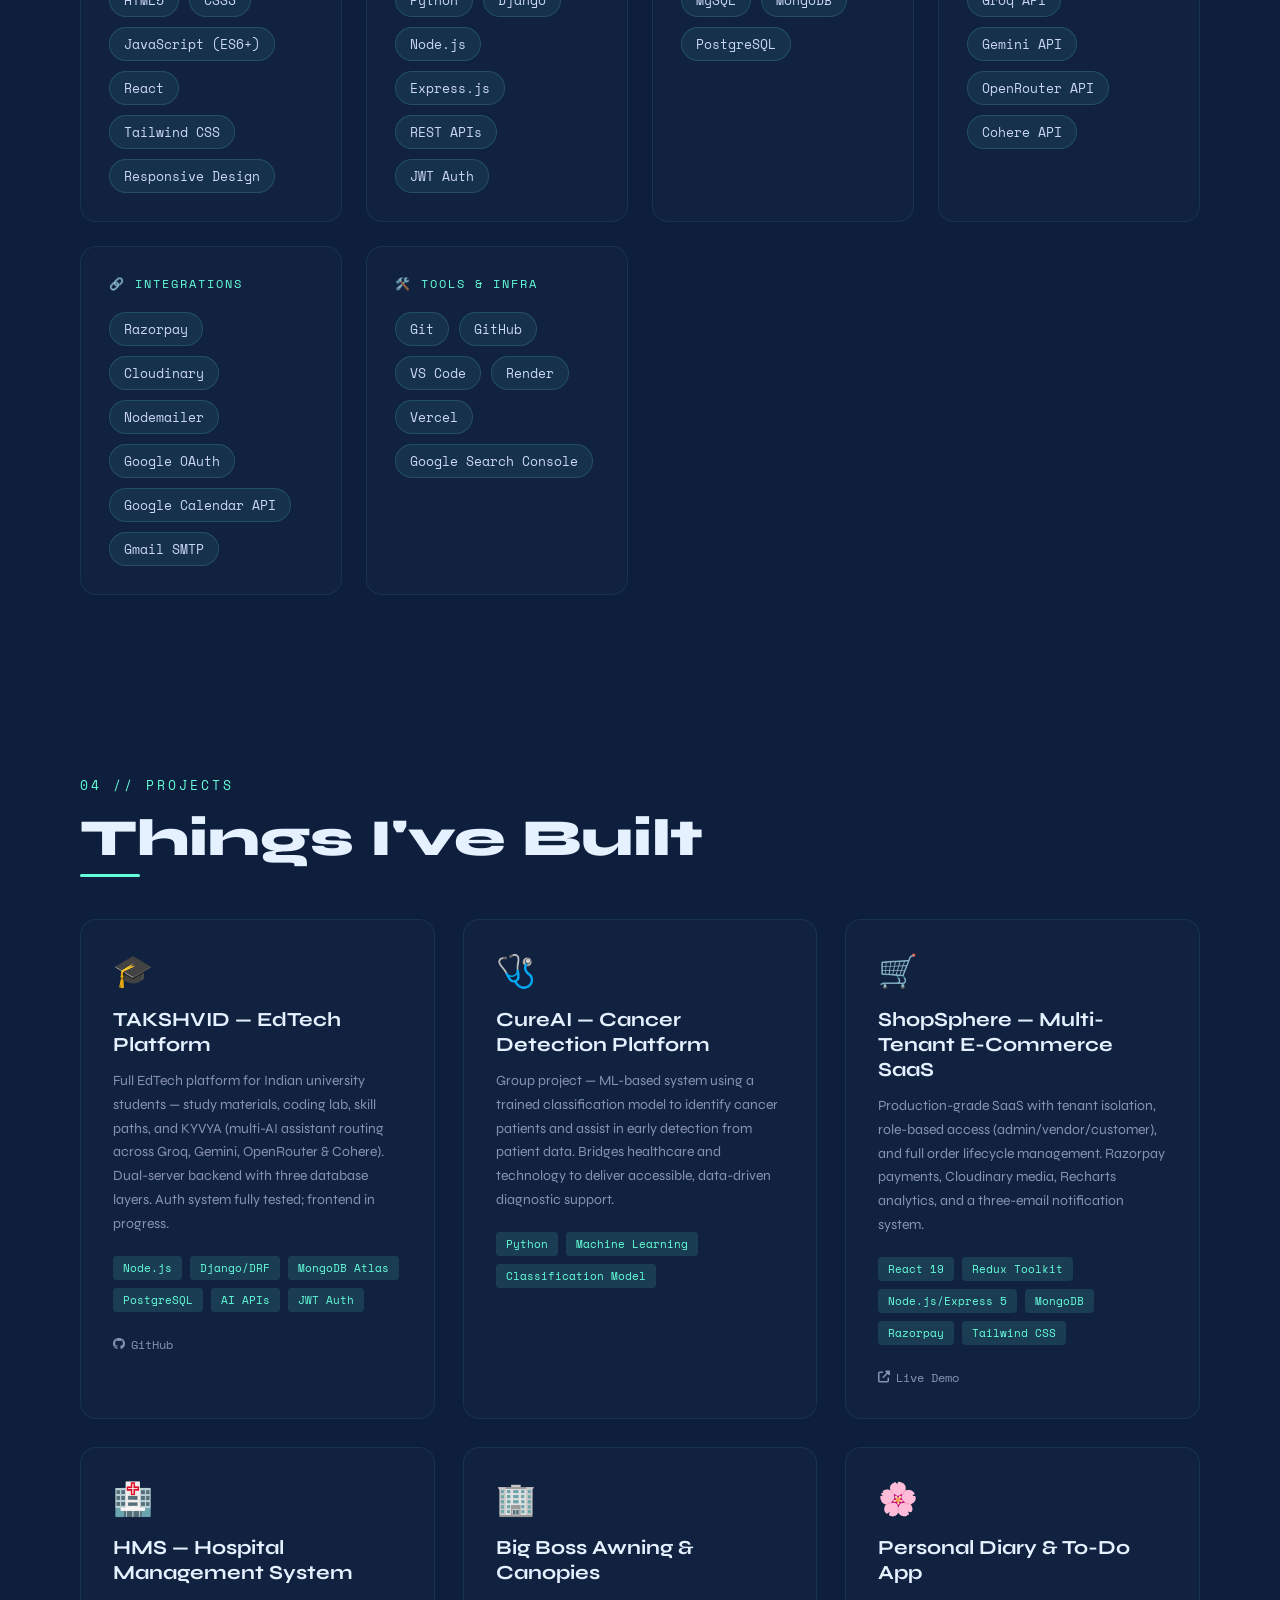
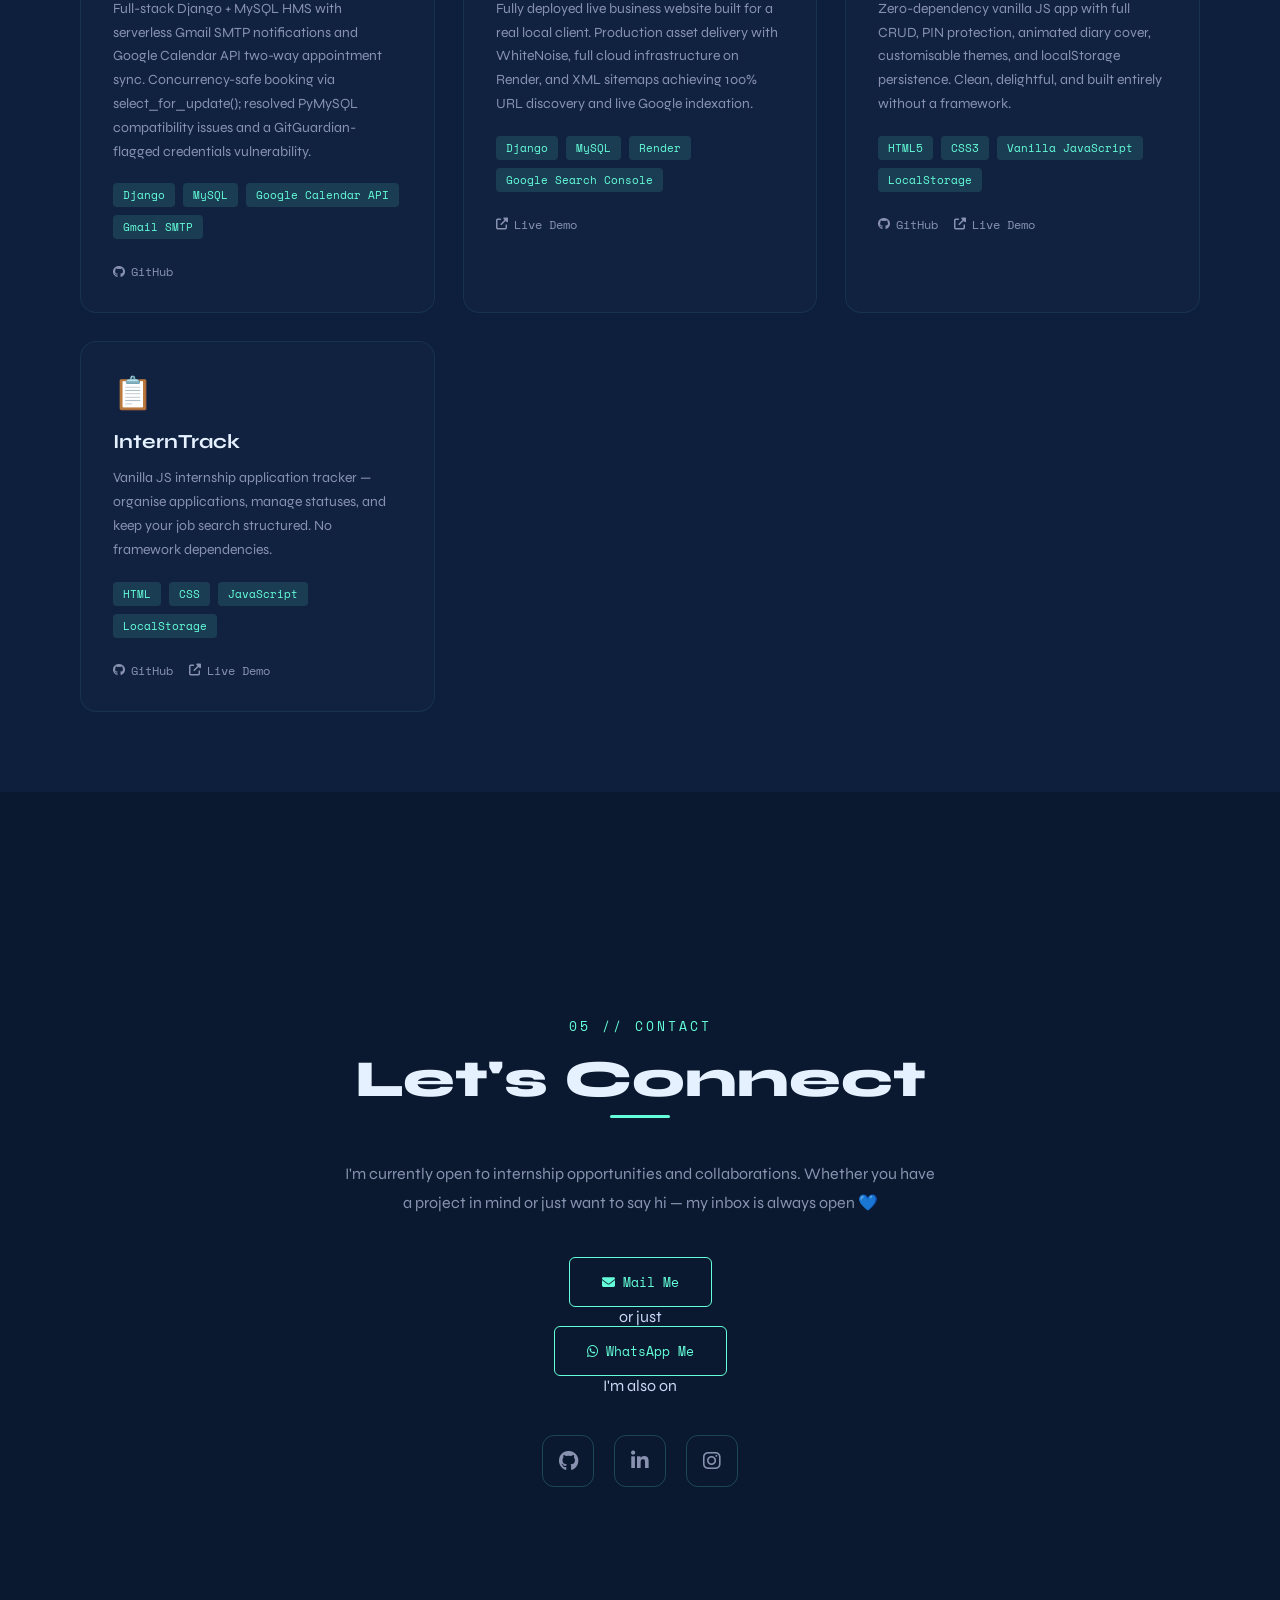
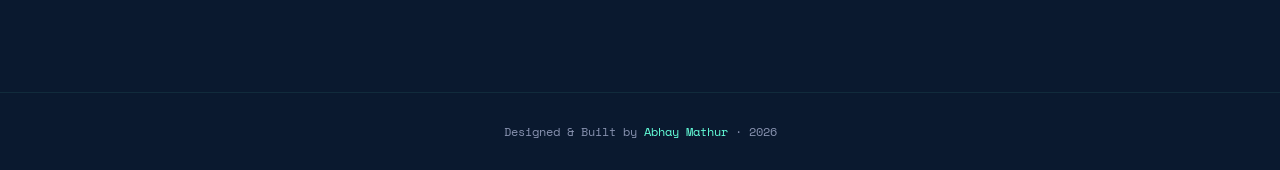
==== commit 200c59c3: "feat: major portfolio update — added experience section, updated skills, projects, hero" ====
--- a/index.html
+++ b/index.html
@@ -7,7 +7,6 @@
   <link rel="preconnect" href="https://fonts.googleapis.com">
   <link href="https://fonts.googleapis.com/css2?family=Syne:wght@400;600;700;800&family=Space+Mono:wght@400;700&family=Dancing+Script:wght@600&display=swap" rel="stylesheet">
   <link rel="stylesheet" href="https://cdnjs.cloudflare.com/ajax/libs/font-awesome/6.5.1/css/all.min.css"/>
-  <!-- Favicon - Artistic Code Theme -->
   <link rel="icon" href="favicon.png" type="image/png" sizes="32x32">
   <link rel="apple-touch-icon" href="favicon.png" sizes="180x180">
   <link rel="stylesheet" href="_portfolio.css">
@@ -20,10 +19,10 @@
     <div class="hero-left">
       <p class="hero-tag">// hello world</p>
       <h1 class="hero-name">Abhay Mathur</h1>
-      <p class="hero-role">Full-Stack Developer · <span>Python & Django</span> · Creative Designer</p>
+      <p class="hero-role">Full-Stack Developer · <span>Python · Django · Node.js · React</span></p>
       <p class="hero-desc">
-        BCA student at IMR Ghaziabad, building clean interfaces and thoughtful backends.
-        Currently deepening MERN stack skills — I write code that works and design experiences that feel alive.
+        BCA student at IMR Ghaziabad, shipping production-grade web apps and AI-integrated platforms.
+        I build clean interfaces, thoughtful backends, and things that actually work in the real world.
       </p>
       <div class="hero-buttons">
         <a href="#projects" class="btn-primary">View My Work</a>
@@ -48,31 +47,31 @@
     <div class="about-grid">
       <div class="about-text">
         <p>
-          Hey! I'm <span>Abhay</span> — a developer, designer, and artist based in Ghaziabad.
-          I'm currently pursuing my BCA at IMR Ghaziabad, building toward graduation in 2027.
+          Hey! I'm <span>Abhay</span> — a full-stack developer and artist based in Ghaziabad.
+          I'm pursuing my BCA at IMR Ghaziabad, graduating in 2027.
         </p>
         <p>
-          I love creating things — whether that's a clean web interface, a Python backend,
-          or a <span>wall painting</span> that takes months of patience. I believe leaving your
-          comfort zone is where real growth happens.
+          I've shipped production systems across two internships and a freelance project —
+          currently interning at <span>Zaalima Development</span> and building
+          <span>TAKSHVID</span> (an EdTech AI platform) and <span>CureAI</span> (ML-based cancer detection).
         </p>
         <p>
-          When I'm not coding, you'll find me painting, listening to music on repeat,
-          or exploring the latest tech trends. I'm always on the lookout for new challenges
-          and opportunities to learn and grow.
+          When I'm not coding, you'll find me painting — I've done large-scale
+          <span>wall murals</span> — listening to music on repeat, or diving into the latest tech.
+          I believe the best work happens just outside your comfort zone.
         </p>
       </div>
       <div class="about-facts">
         <div class="fact-card">
-          <span class="fact-number">11+</span>
-          <span class="fact-label">GitHub Projects</span>
+          <span class="fact-number">3+</span>
+          <span class="fact-label">Internships & Freelance</span>
         </div>
         <div class="fact-card">
           <span class="fact-number">2027</span>
           <span class="fact-label">Graduation Year</span>
         </div>
         <div class="fact-card">
-          <span class="fact-number">10+</span>
+          <span class="fact-number">15+</span>
           <span class="fact-label">Technologies</span>
         </div>
         <div class="fact-card">
@@ -83,9 +82,64 @@
     </div>
   </section>
 
+  <!-- ═══ EXPERIENCE ═══ -->
+  <section id="experience">
+    <p class="section-label">02 // experience</p>
+    <h2 class="section-title">Where I've Worked</h2>
+    <div class="experience-list">
+
+      <div class="exp-card">
+        <div class="exp-header">
+          <div>
+            <h3 class="exp-title">Web Development Intern</h3>
+            <p class="exp-company"><span>Zaalima Development</span> · Virtual</p>
+          </div>
+          <span class="exp-date">Jul 2026 – Present</span>
+        </div>
+        <ul class="exp-bullets">
+          <li>Completed ShopSphere — a production-grade multi-tenant e-commerce SaaS with React 19, Redux Toolkit, Tailwind, Node.js/Express 5, MongoDB, and JWT auth.</li>
+          <li>Engineered Admin & Vendor Dashboards with Recharts analytics and a three-email Nodemailer notification system.</li>
+          <li>Integrated Razorpay & Cloudinary; implemented MongoDB compound indexing for query performance.</li>
+          <li>Currently building <span>Orbit</span> — a real-time collaborative workspace and Agile management tool.</li>
+        </ul>
+      </div>
+
+      <div class="exp-card">
+        <div class="exp-header">
+          <div>
+            <h3 class="exp-title">Web Development Intern</h3>
+            <p class="exp-company"><span>Thiranex</span> · Virtual</p>
+          </div>
+          <span class="exp-date">Jul 2026 – Aug 2026</span>
+        </div>
+        <ul class="exp-bullets">
+          <li>Built a multi-page accessible portfolio scoring 100 on Lighthouse Accessibility and SEO audits (WCAG-compliant).</li>
+          <li>Developed a To-Do app with full CRUD and localStorage; real-time Weather Dashboard using Fetch API & async/await.</li>
+          <li>Delivered structured tasks across semantic HTML5, advanced CSS3, responsive architecture, and JS state management.</li>
+        </ul>
+      </div>
+
+      <div class="exp-card">
+        <div class="exp-header">
+          <div>
+            <h3 class="exp-title">Freelance Full-Stack Developer</h3>
+            <p class="exp-company"><span>Big Boss Awning & Canopies</span> · Independent</p>
+          </div>
+          <span class="exp-date">May 2026</span>
+        </div>
+        <ul class="exp-bullets">
+          <li>Built and deployed a full-stack commercial web app using Django & MySQL for a real local business.</li>
+          <li>Managed full cloud infrastructure on Render — migrations, env config, WhiteNoise static delivery.</li>
+          <li>Integrated Google Search Console XML sitemaps; achieved 100% URL discovery and live search indexation.</li>
+        </ul>
+      </div>
+
+    </div>
+  </section>
+
   <!-- ═══ SKILLS ═══ -->
   <section id="skills">
-    <p class="section-label">02 // skills</p>
+    <p class="section-label">03 // skills</p>
     <h2 class="section-title">What I Work With</h2>
     <div class="skills-grid">
       <div class="skill-category">
@@ -94,8 +148,9 @@
           <span class="skill-tag">HTML5</span>
           <span class="skill-tag">CSS3</span>
           <span class="skill-tag">JavaScript (ES6+)</span>
+          <span class="skill-tag">React</span>
+          <span class="skill-tag">Tailwind CSS</span>
           <span class="skill-tag">Responsive Design</span>
-          <span class="skill-tag">React ↗</span>
         </div>
       </div>
       <div class="skill-category">
@@ -103,19 +158,38 @@
         <div class="skill-tags">
           <span class="skill-tag">Python</span>
           <span class="skill-tag">Django</span>
+          <span class="skill-tag">Node.js</span>
+          <span class="skill-tag">Express.js</span>
+          <span class="skill-tag">REST APIs</span>
+          <span class="skill-tag">JWT Auth</span>
+        </div>
+      </div>
+      <div class="skill-category">
+        <div class="skill-cat-title">🗄️ Databases</div>
+        <div class="skill-tags">
           <span class="skill-tag">MySQL</span>
-          <span class="skill-tag">REST APIs</span>
-          <span class="skill-tag">Node.js ↗</span>
-        </div>
-      </div>
-      <div class="skill-category">
-        <div class="skill-cat-title">🐍 Python</div>
-        <div class="skill-tags">
-          <span class="skill-tag">OOP</span>
-          <span class="skill-tag">File Handling</span>
-          <span class="skill-tag">Exception Handling</span>
-          <span class="skill-tag">Matplotlib</span>
-          <span class="skill-tag">Plotly</span>
+          <span class="skill-tag">MongoDB</span>
+          <span class="skill-tag">PostgreSQL</span>
+        </div>
+      </div>
+      <div class="skill-category">
+        <div class="skill-cat-title">🤖 AI APIs</div>
+        <div class="skill-tags">
+          <span class="skill-tag">Groq API</span>
+          <span class="skill-tag">Gemini API</span>
+          <span class="skill-tag">OpenRouter API</span>
+          <span class="skill-tag">Cohere API</span>
+        </div>
+      </div>
+      <div class="skill-category">
+        <div class="skill-cat-title">🔗 Integrations</div>
+        <div class="skill-tags">
+          <span class="skill-tag">Razorpay</span>
+          <span class="skill-tag">Cloudinary</span>
+          <span class="skill-tag">Nodemailer</span>
+          <span class="skill-tag">Google OAuth</span>
+          <span class="skill-tag">Google Calendar API</span>
+          <span class="skill-tag">Gmail SMTP</span>
         </div>
       </div>
       <div class="skill-category">
@@ -125,37 +199,77 @@
           <span class="skill-tag">GitHub</span>
           <span class="skill-tag">VS Code</span>
           <span class="skill-tag">Render</span>
+          <span class="skill-tag">Vercel</span>
           <span class="skill-tag">Google Search Console</span>
         </div>
       </div>
     </div>
-    <p class="skills-note">↗ Currently learning</p>
   </section>
 
   <!-- ═══ PROJECTS ═══ -->
   <section id="projects">
-    <p class="section-label">03 // projects</p>
+    <p class="section-label">04 // projects</p>
     <h2 class="section-title">Things I've Built</h2>
     <div class="projects-grid">
 
-     <div class="project-card">
-        <span class="project-icon">🌸</span>
-        <h3 class="project-title">Personal Diary & To-Do App</h3>
-        <p class="project-desc">
-          A delightful personal diary and task manager featuring customizable themes, animated diary cover, secure PIN protection, full CRUD operations for entries & tasks, and persistent LocalStorage. Built with smooth interactions and responsive design to create an intimate, joyful writing experience.
-        </p>
-        <div class="project-techs">
-          <span class="project-tech">HTML5</span>
-          <span class="project-tech">CSS3 (Animations & Themes)</span>
-          <span class="project-tech">Vanilla JavaScript (ES6+)</span>
-          <span class="project-tech">LocalStorage</span>
-          <span class="project-tech">SVG Graphics</span>
-        </div>
-        <div class="project-links">
-          <a href="https://github.com/hanji-abhay/personal-diary-to-do-app" target="_blank" class="project-link">
+      <div class="project-card">
+        <span class="project-icon">🎓</span>
+        <h3 class="project-title">TAKSHVID — EdTech Platform</h3>
+        <p class="project-desc">
+          Full EdTech platform for Indian university students — study materials, coding lab, skill paths,
+          and KYVYA (multi-AI assistant routing across Groq, Gemini, OpenRouter & Cohere).
+          Dual-server backend with three database layers. Auth system fully tested; frontend in progress.
+        </p>
+        <div class="project-techs">
+          <span class="project-tech">Node.js</span>
+          <span class="project-tech">Django/DRF</span>
+          <span class="project-tech">MongoDB Atlas</span>
+          <span class="project-tech">PostgreSQL</span>
+          <span class="project-tech">AI APIs</span>
+          <span class="project-tech">JWT Auth</span>
+        </div>
+        <div class="project-links">
+          <a href="https://github.com/hanji-abhay/takshvid" target="_blank" class="project-link">
             <i class="fab fa-github"></i> GitHub
           </a>
-          <a href="https://hanji-abhay.github.io/personal-diary-to-do-app/" target="_blank" class="project-link">
+        </div>
+      </div>
+
+      <div class="project-card">
+        <span class="project-icon">🩺</span>
+        <h3 class="project-title">CureAI — Cancer Detection Platform</h3>
+        <p class="project-desc">
+          Group project — ML-based system using a trained classification model to identify cancer patients
+          and assist in early detection from patient data. Bridges healthcare and technology to deliver
+          accessible, data-driven diagnostic support.
+        </p>
+        <div class="project-techs">
+          <span class="project-tech">Python</span>
+          <span class="project-tech">Machine Learning</span>
+          <span class="project-tech">Classification Model</span>
+        </div>
+        <div class="project-links">
+        </div>
+      </div>
+
+      <div class="project-card">
+        <span class="project-icon">🛒</span>
+        <h3 class="project-title">ShopSphere — Multi-Tenant E-Commerce SaaS</h3>
+        <p class="project-desc">
+          Production-grade SaaS with tenant isolation, role-based access (admin/vendor/customer),
+          and full order lifecycle management. Razorpay payments, Cloudinary media, Recharts analytics,
+          and a three-email notification system.
+        </p>
+        <div class="project-techs">
+          <span class="project-tech">React 19</span>
+          <span class="project-tech">Redux Toolkit</span>
+          <span class="project-tech">Node.js/Express 5</span>
+          <span class="project-tech">MongoDB</span>
+          <span class="project-tech">Razorpay</span>
+          <span class="project-tech">Tailwind CSS</span>
+        </div>
+        <div class="project-links">
+          <a href="https://shop-sphere-ied7mfmnf-suchit7.vercel.app/" target="_blank" class="project-link">
             <i class="fas fa-external-link-alt"></i> Live Demo
           </a>
         </div>
@@ -163,9 +277,11 @@
 
       <div class="project-card">
         <span class="project-icon">🏥</span>
-        <h3 class="project-title">HMS - Hospital Management System</h3>
-        <p class="project-desc">
-          A Django + MySQL hospital management system built as a technical assessment project for Banao Technologies' application process. Features role-based access, Google Calendar sync for appointments, serverless email notifications, and database-level concurrency handling with select_for_update() to prevent double-booking.
+        <h3 class="project-title">HMS — Hospital Management System</h3>
+        <p class="project-desc">
+          Full-stack Django + MySQL HMS with serverless Gmail SMTP notifications and Google Calendar API
+          two-way appointment sync. Concurrency-safe booking via select_for_update(); resolved PyMySQL
+          compatibility issues and a GitGuardian-flagged credentials vulnerability.
         </p>
         <div class="project-techs">
           <span class="project-tech">Django</span>
@@ -184,13 +300,15 @@
         <span class="project-icon">🏢</span>
         <h3 class="project-title">Big Boss Awning & Canopies</h3>
         <p class="project-desc">
-          A fully deployed live business website built for a real local client. Engineered production asset delivery with WhiteNoise, managed full cloud infrastructure on Render, and integrated XML sitemaps with Google Search Console achieving 100% URL discovery and live search indexation.
+          Fully deployed live business website built for a real local client. Production asset delivery
+          with WhiteNoise, full cloud infrastructure on Render, and XML sitemaps achieving
+          100% URL discovery and live Google indexation.
         </p>
         <div class="project-techs">
           <span class="project-tech">Django</span>
           <span class="project-tech">MySQL</span>
-          <span class="project-tech">HTML/CSS/JS</span>
           <span class="project-tech">Render</span>
+          <span class="project-tech">Google Search Console</span>
         </div>
         <div class="project-links">
           <a href="https://bigbossawningandcanopies.onrender.com" target="_blank" class="project-link">
@@ -200,10 +318,35 @@
       </div>
 
       <div class="project-card">
+        <span class="project-icon">🌸</span>
+        <h3 class="project-title">Personal Diary & To-Do App</h3>
+        <p class="project-desc">
+          Zero-dependency vanilla JS app with full CRUD, PIN protection, animated diary cover,
+          customisable themes, and localStorage persistence. Clean, delightful, and built entirely
+          without a framework.
+        </p>
+        <div class="project-techs">
+          <span class="project-tech">HTML5</span>
+          <span class="project-tech">CSS3</span>
+          <span class="project-tech">Vanilla JavaScript</span>
+          <span class="project-tech">LocalStorage</span>
+        </div>
+        <div class="project-links">
+          <a href="https://github.com/hanji-abhay/personal-diary-to-do-app" target="_blank" class="project-link">
+            <i class="fab fa-github"></i> GitHub
+          </a>
+          <a href="https://hanji-abhay.github.io/personal-diary-to-do-app/" target="_blank" class="project-link">
+            <i class="fas fa-external-link-alt"></i> Live Demo
+          </a>
+        </div>
+      </div>
+
+      <div class="project-card">
         <span class="project-icon">📋</span>
         <h3 class="project-title">InternTrack</h3>
         <p class="project-desc">
-          A modern internship application tracker to organize job applications, manage statuses, track progress, and keep internship searches structured. Built entirely with vanilla HTML, CSS, and JavaScript — no framework dependencies.
+          Vanilla JS internship application tracker — organise applications, manage statuses,
+          and keep your job search structured. No framework dependencies.
         </p>
         <div class="project-techs">
           <span class="project-tech">HTML</span>
@@ -221,96 +364,13 @@
         </div>
       </div>
 
-      <div class="project-card">
-        <span class="project-icon">🐍</span>
-        <h3 class="project-title">PyCodeLab</h3>
-        <p class="project-desc">
-          A structured Python practice repository covering core basics, data structures, OOP, and mini projects. Built as a disciplined learning log — clean, organized, and growing. Reflects a build-first approach to mastering Python fundamentals from the ground up.
-        </p>
-        <div class="project-techs">
-          <span class="project-tech">Python</span>
-          <span class="project-tech">OOP</span>
-          <span class="project-tech">Data Structures</span>
-        </div>
-        <div class="project-links">
-          <a href="https://github.com/hanji-abhay/PyCodeLab" target="_blank" class="project-link">
-            <i class="fab fa-github"></i> GitHub
-          </a>
-        </div>
-      </div>
-
-      <div class="project-card">
-        <span class="project-icon">❤️</span>
-        <h3 class="project-title">You Can't Say No</h3>
-        <p class="project-desc">Chaotic interactive JavaScript experience with playful UI mechanics — real-time mouse tracking and dynamic element repositioning make saying no literally impossible.</p>
-        <div class="project-techs">
-          <span class="project-tech">HTML</span>
-          <span class="project-tech">CSS</span>
-          <span class="project-tech">JavaScript</span>
-          <span class="project-tech">DOM Manipulation</span>
-        </div>
-        <div class="project-links">
-          <a href="https://hanji-abhay.github.io/you-cant-say-no/valentine.html" target="_blank" class="project-link">
-            <i class="fas fa-external-link-alt"></i> Live Demo
-          </a>
-        </div>
-      </div>
-
-      <div class="project-card">
-        <span class="project-icon">📝</span>
-        <h3 class="project-title">Text Analyzer</h3>
-        <p class="project-desc">Python-powered text analysis CLI tool — word count, frequency analysis, palindrome detection, and meaningful insights from any text input. Built with clean OOP architecture and file handling.</p>
-        <div class="project-techs">
-          <span class="project-tech">Python</span>
-          <span class="project-tech">OOP</span>
-          <span class="project-tech">File Handling</span>
-        </div>
-        <div class="project-links">
-          <a href="https://github.com/hanji-abhay/TextAnalyzer" target="_blank" class="project-link">
-            <i class="fab fa-github"></i> GitHub
-          </a>
-        </div>
-      </div>
-
-      <div class="project-card">
-        <span class="project-icon">📚</span>
-        <h3 class="project-title">Library Management System</h3>
-        <p class="project-desc">Full-featured library system with Python & MySQL. Book records, member management, issue/return tracking with status-based workflows and text report generation.</p>
-        <div class="project-techs">
-          <span class="project-tech">Python</span>
-          <span class="project-tech">MySQL</span>
-          <span class="project-tech">OOP</span>
-        </div>
-        <div class="project-links">
-          <a href="https://github.com/hanji-abhay/library-management-system-python-mysql" target="_blank" class="project-link">
-            <i class="fab fa-github"></i> GitHub
-          </a>
-        </div>
-      </div>
-
-      <div class="project-card">
-        <span class="project-icon">🔍</span>
-        <h3 class="project-title">Google Clone</h3>
-        <p class="project-desc">Pixel-perfect Google homepage clone showcasing attention to UI detail and clean frontend fundamentals. Focuses on layout precision and responsive behavior.</p>
-        <div class="project-techs">
-          <span class="project-tech">HTML</span>
-          <span class="project-tech">CSS</span>
-          <span class="project-tech">JavaScript</span>
-        </div>
-        <div class="project-links">
-          <a href="https://hanji-abhay.github.io/google-clone" target="_blank" class="project-link">
-            <i class="fas fa-external-link-alt"></i> Live Demo
-          </a>
-        </div>
-      </div>
-
     </div>
   </section>
 
   <!-- ═══ CONTACT ═══ -->
   <section id="contact">
     <div class="contact-inner">
-      <p class="section-label">04 // contact</p>
+      <p class="section-label">05 // contact</p>
       <h2 class="section-title">Let's Connect</h2>
       <p class="contact-text">
         I'm currently open to internship opportunities and collaborations.
@@ -339,6 +399,7 @@
   <nav class="mac-dock" id="dock">
     <div class="dock-icon active" onclick="scrollToSection('hero')">👨‍💻<span class="dock-label">Home</span><span class="dock-dot"></span></div>
     <div class="dock-icon" onclick="scrollToSection('about')">🪐<span class="dock-label">About</span><span class="dock-dot"></span></div>
+    <div class="dock-icon" onclick="scrollToSection('experience')">💼<span class="dock-label">Experience</span><span class="dock-dot"></span></div>
     <div class="dock-icon" onclick="scrollToSection('skills')">⚡<span class="dock-label">Skills</span><span class="dock-dot"></span></div>
     <div class="dock-icon" onclick="scrollToSection('projects')">🚀<span class="dock-label">Projects</span><span class="dock-dot"></span></div>
     <div class="dock-icon" onclick="scrollToSection('contact')">✉️<span class="dock-label">Contact</span><span class="dock-dot"></span></div>
--- a/_portfolio.css
+++ b/_portfolio.css
@@ -768,4 +768,106 @@
         height: 44px;
         font-size: 16px;
       }
+    }
+
+    /* ─── EXPERIENCE ─── */
+    #experience { background: var(--navy); }
+
+    .experience-list {
+      display: flex;
+      flex-direction: column;
+      gap: 24px;
+    }
+
+    .exp-card {
+      background: var(--navy-light);
+      border: 1px solid rgba(100,255,218,0.08);
+      border-radius: 16px;
+      padding: 32px;
+      transition: all 0.3s ease;
+      position: relative;
+      overflow: hidden;
+    }
+
+    .exp-card::before {
+      content: '';
+      position: absolute;
+      top: 0; left: 0; right: 0;
+      height: 2px;
+      background: linear-gradient(90deg, var(--cyan), var(--purple));
+      transform: scaleX(0);
+      transition: transform 0.3s;
+    }
+
+    .exp-card:hover::before { transform: scaleX(1); }
+
+    .exp-card:hover {
+      border-color: rgba(100,255,218,0.25);
+      transform: translateY(-4px);
+      box-shadow: 0 20px 40px rgba(0,0,0,0.3);
+    }
+
+    .exp-header {
+      display: flex;
+      justify-content: space-between;
+      align-items: flex-start;
+      margin-bottom: 20px;
+      gap: 16px;
+      flex-wrap: wrap;
+    }
+
+    .exp-title {
+      font-size: 18px;
+      font-weight: 700;
+      color: var(--white);
+      margin-bottom: 6px;
+    }
+
+    .exp-company {
+      font-family: 'Space Mono', monospace;
+      font-size: 12px;
+      color: var(--text-dim);
+      letter-spacing: 1px;
+    }
+
+    .exp-company span { color: var(--cyan); }
+
+    .exp-date {
+      font-family: 'Space Mono', monospace;
+      font-size: 11px;
+      color: var(--cyan);
+      background: var(--cyan-dim);
+      padding: 6px 12px;
+      border-radius: 20px;
+      white-space: nowrap;
+      flex-shrink: 0;
+    }
+
+    .exp-bullets {
+      list-style: none;
+      display: flex;
+      flex-direction: column;
+      gap: 10px;
+    }
+
+    .exp-bullets li {
+      font-size: 14px;
+      color: var(--text-dim);
+      line-height: 1.7;
+      padding-left: 18px;
+      position: relative;
+    }
+
+    .exp-bullets li::before {
+      content: '▹';
+      position: absolute;
+      left: 0;
+      color: var(--cyan);
+    }
+
+    .exp-bullets li span { color: var(--cyan); }
+
+    @media (max-width: 768px) {
+      .exp-card { padding: 20px; }
+      .exp-header { flex-direction: column; gap: 10px; }
     }
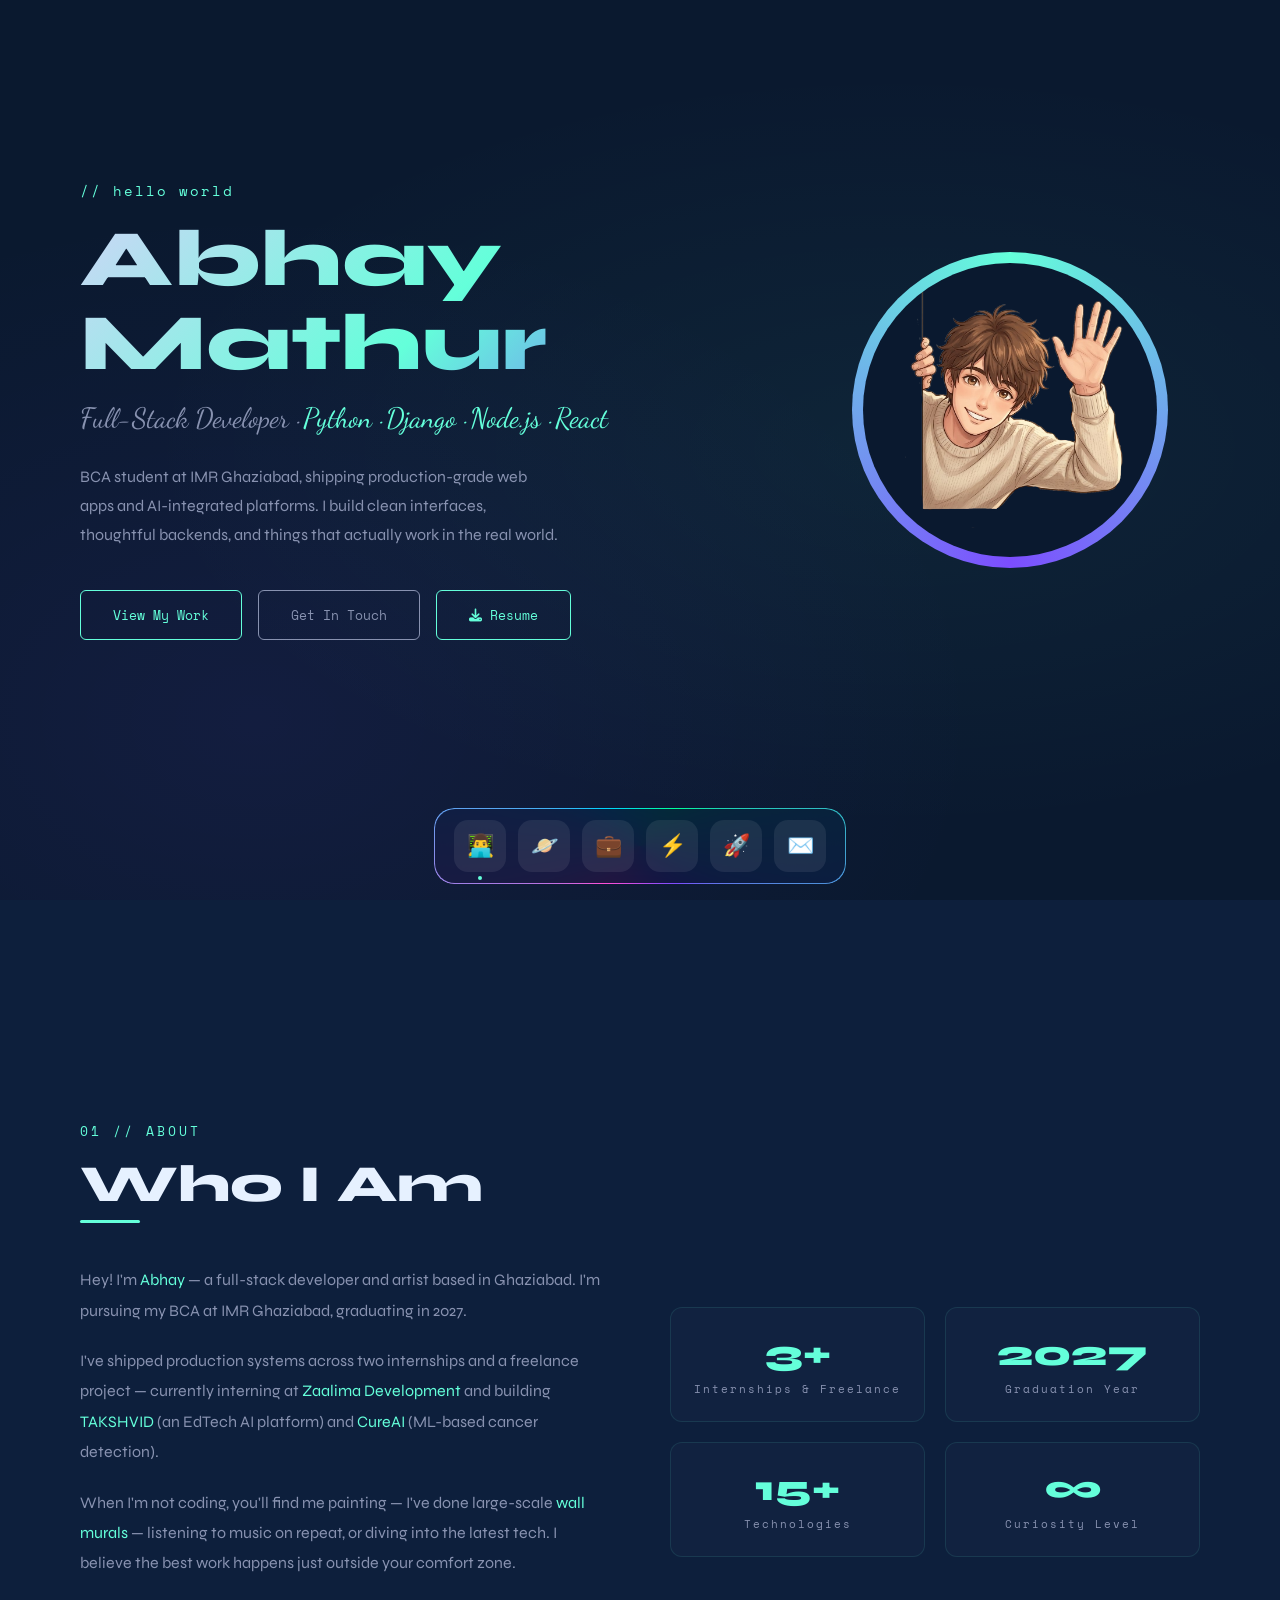
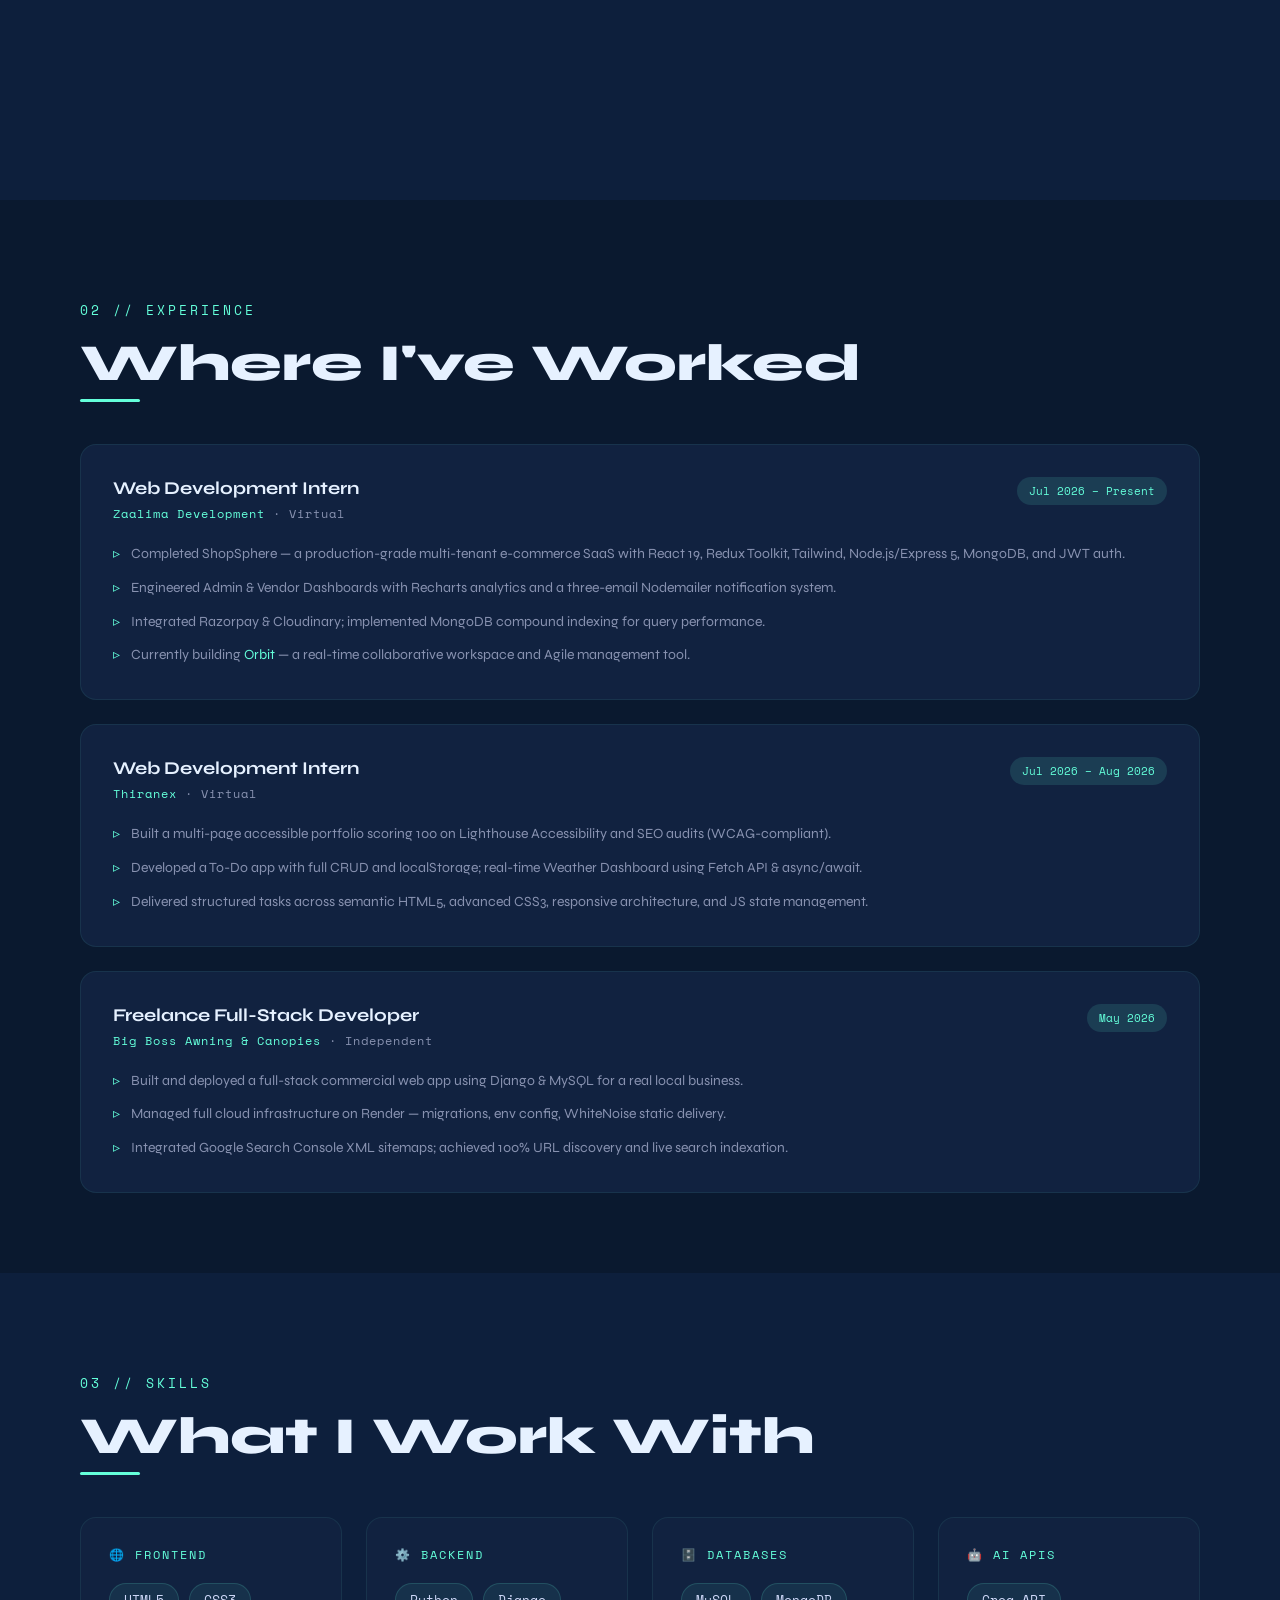
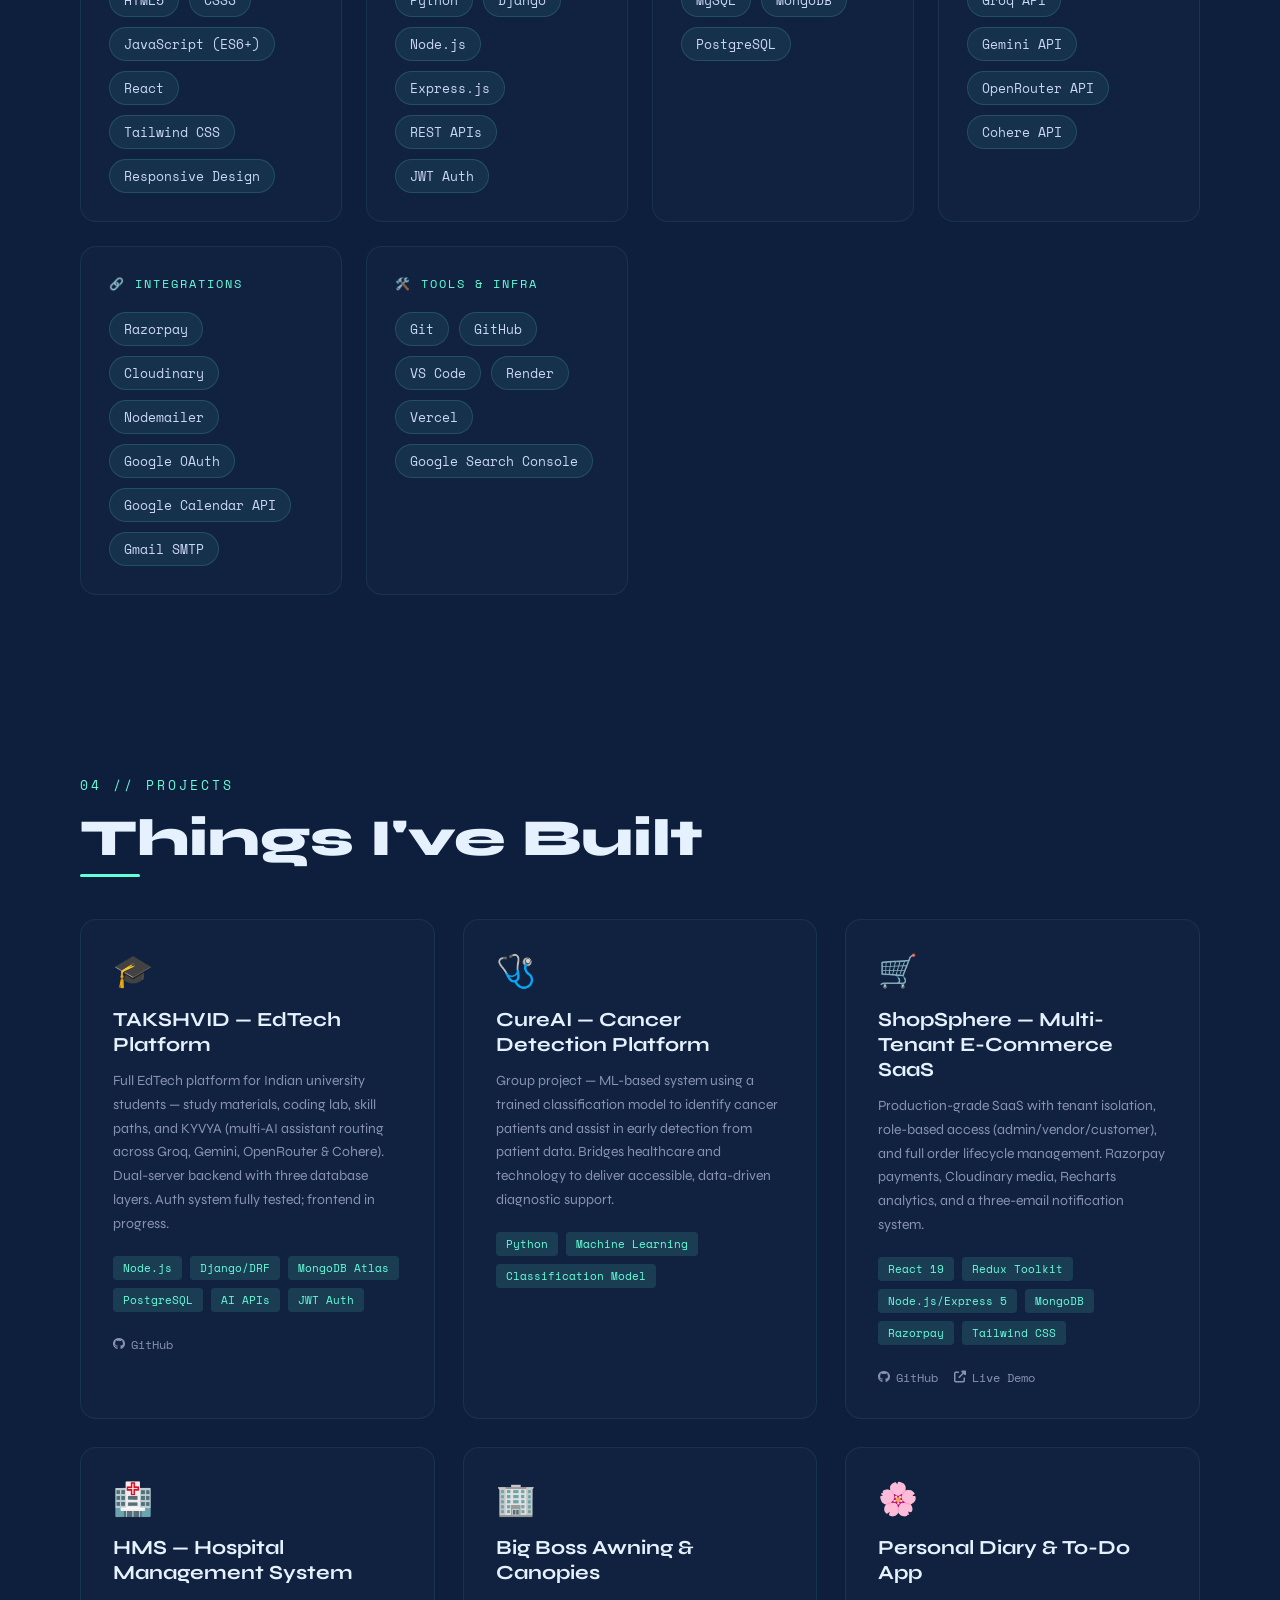
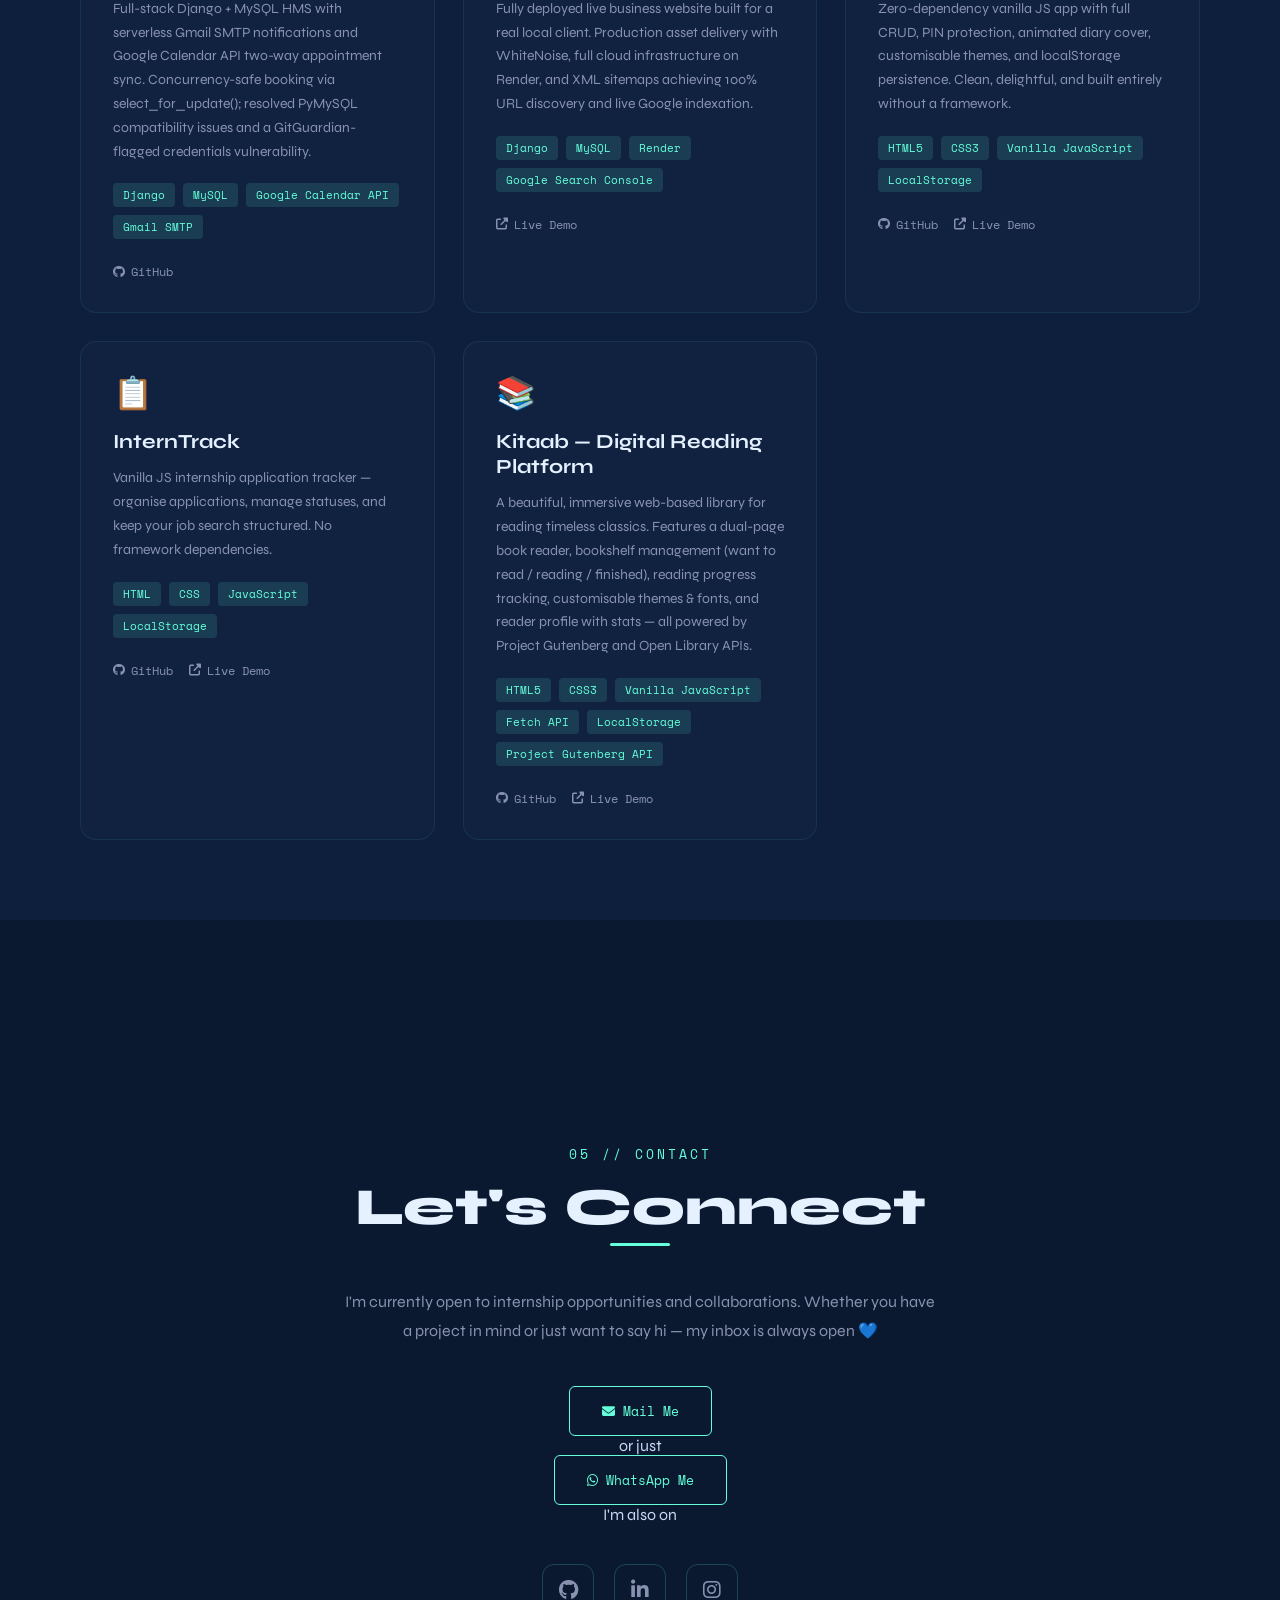
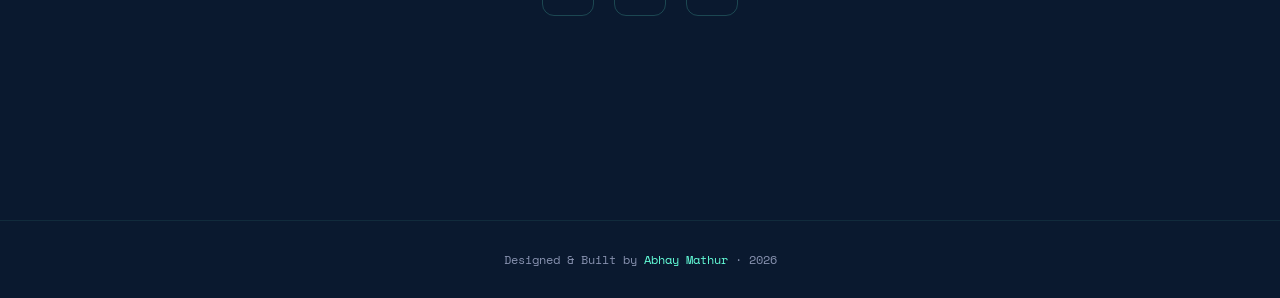
==== commit dc4a199e: "feat: update project section" ====
--- a/index.html
+++ b/index.html
@@ -269,6 +269,9 @@
           <span class="project-tech">Tailwind CSS</span>
         </div>
         <div class="project-links">
+           <a href="https://github.com/SuchitRapelli03/Shop-sphere" target="_blank" class="project-link">
+            <i class="fab fa-github"></i> GitHub
+           </a>
           <a href="https://shop-sphere-ied7mfmnf-suchit7.vercel.app/" target="_blank" class="project-link">
             <i class="fas fa-external-link-alt"></i> Live Demo
           </a>
@@ -359,6 +362,33 @@
             <i class="fab fa-github"></i> GitHub
           </a>
           <a href="https://internship-application-tracker-indol.vercel.app/" target="_blank" class="project-link">
+            <i class="fas fa-external-link-alt"></i> Live Demo
+          </a>
+        </div>
+      </div>
+
+      <div class="project-card">
+        <span class="project-icon">📚</span>
+        <h3 class="project-title">Kitaab — Digital Reading Platform</h3>
+        <p class="project-desc">
+          A beautiful, immersive web-based library for reading timeless classics. Features a dual-page
+          book reader, bookshelf management (want to read / reading / finished), reading progress tracking,
+          customisable themes & fonts, and reader profile with stats — all powered by Project Gutenberg
+          and Open Library APIs.
+        </p>
+        <div class="project-techs">
+          <span class="project-tech">HTML5</span>
+          <span class="project-tech">CSS3</span>
+          <span class="project-tech">Vanilla JavaScript</span>
+          <span class="project-tech">Fetch API</span>
+          <span class="project-tech">LocalStorage</span>
+          <span class="project-tech">Project Gutenberg API</span>
+        </div>
+        <div class="project-links">
+          <a href="https://github.com/hanji-abhay/kitaab" target="_blank" class="project-link">
+            <i class="fab fa-github"></i> GitHub
+          </a>
+          <a href="https://kitaab-one.vercel.app" target="_blank" class="project-link">
             <i class="fas fa-external-link-alt"></i> Live Demo
           </a>
         </div>
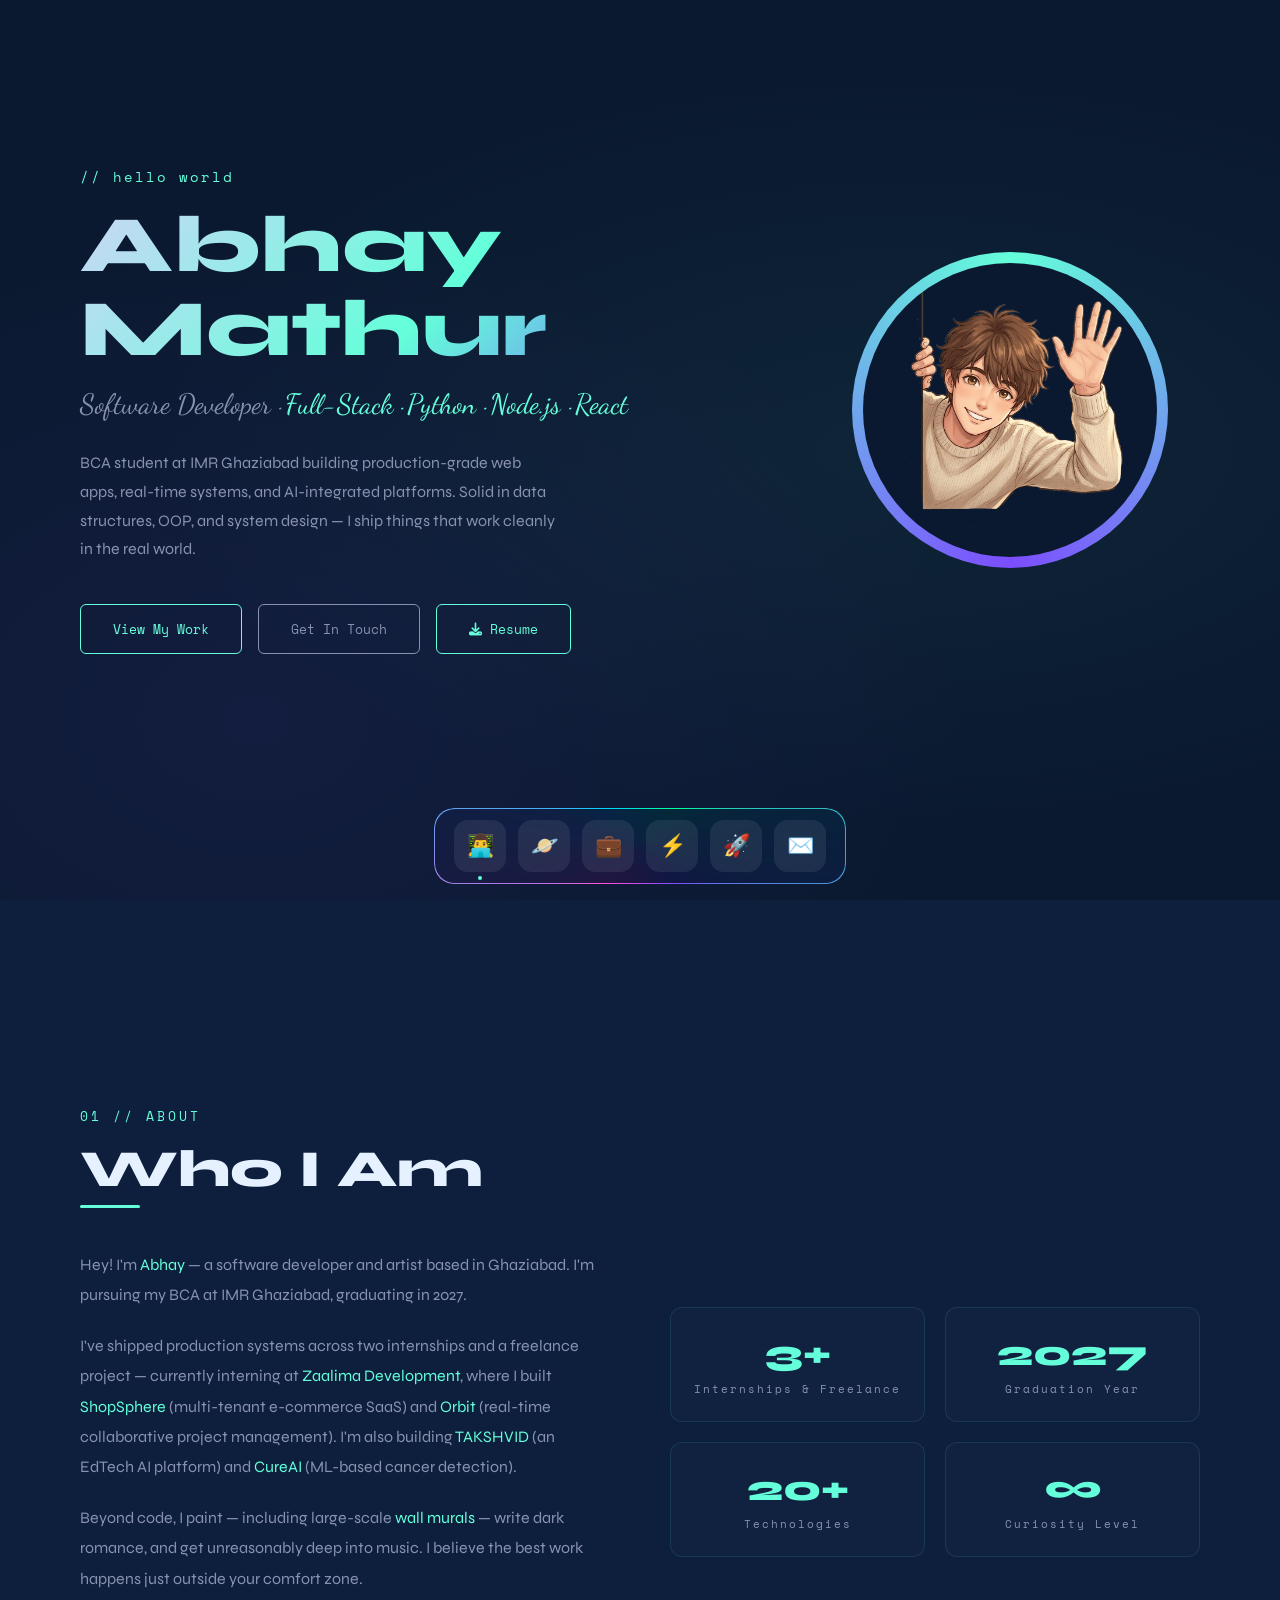
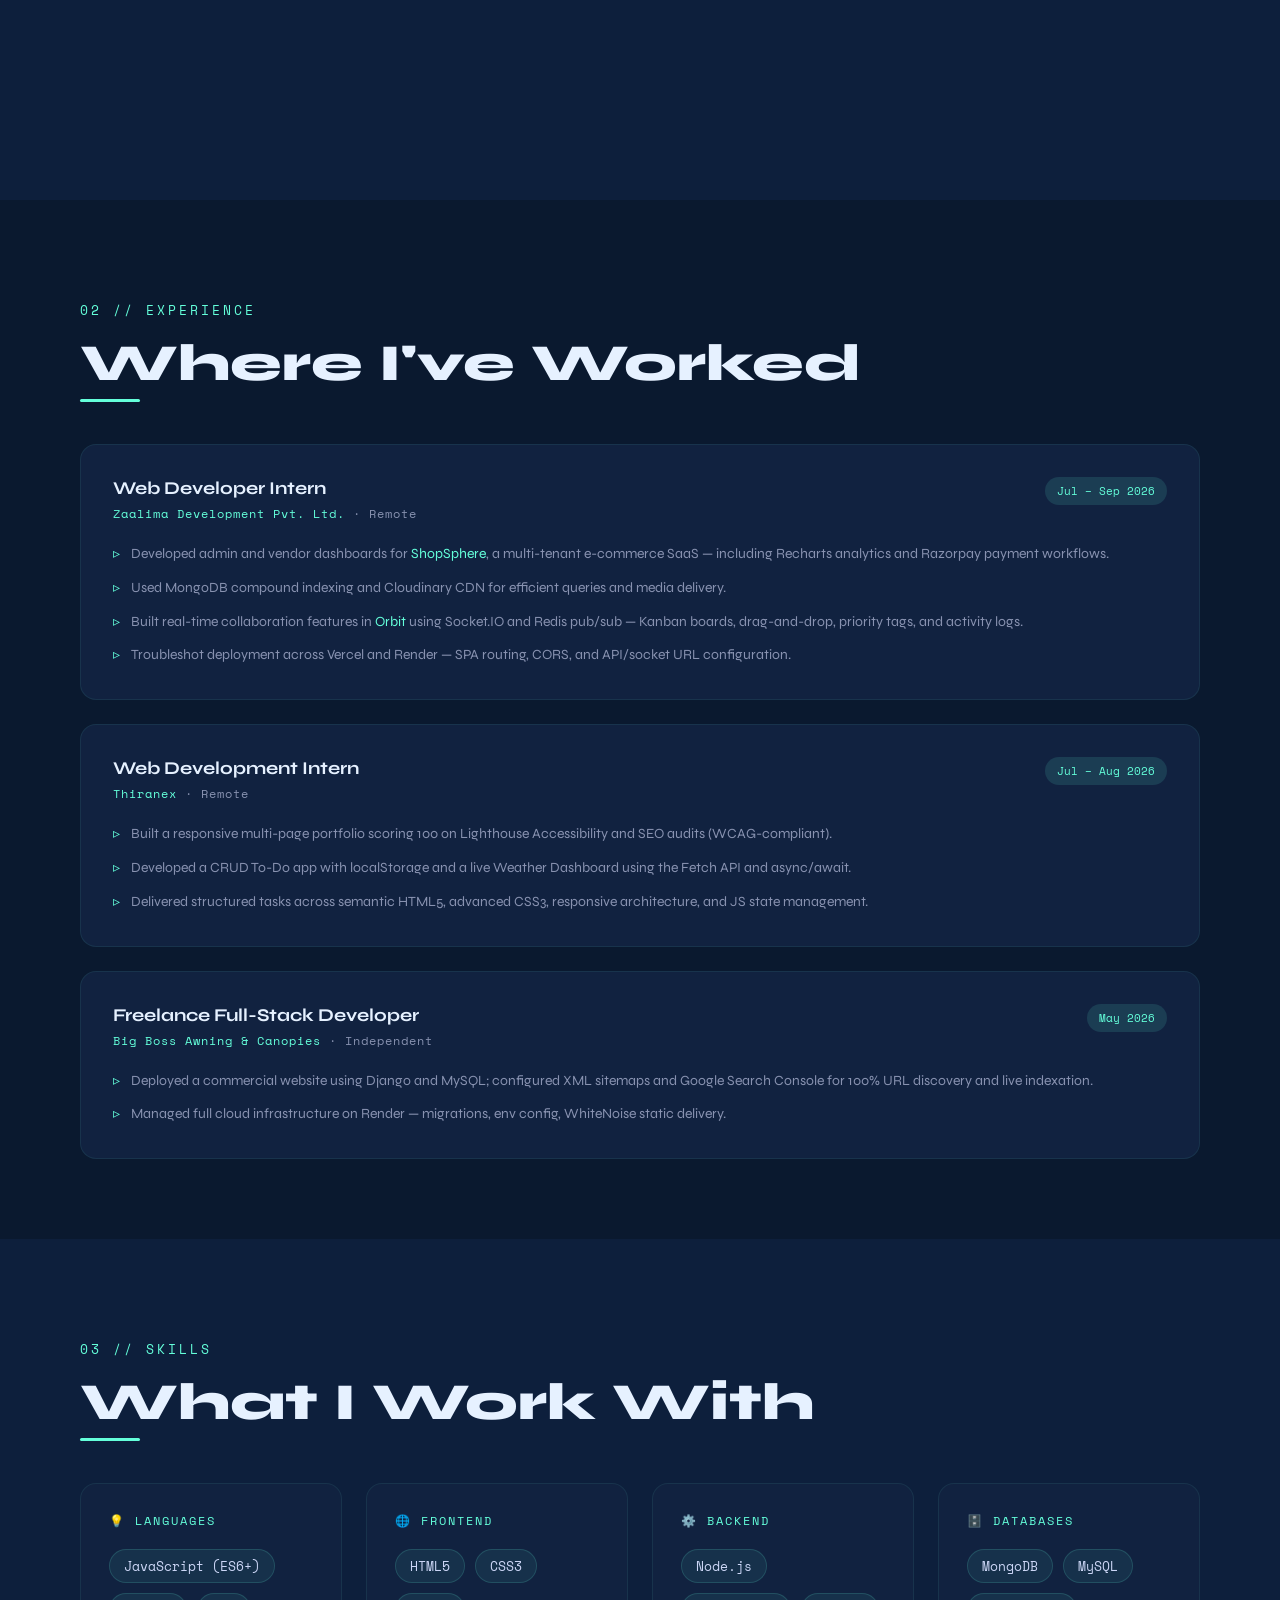
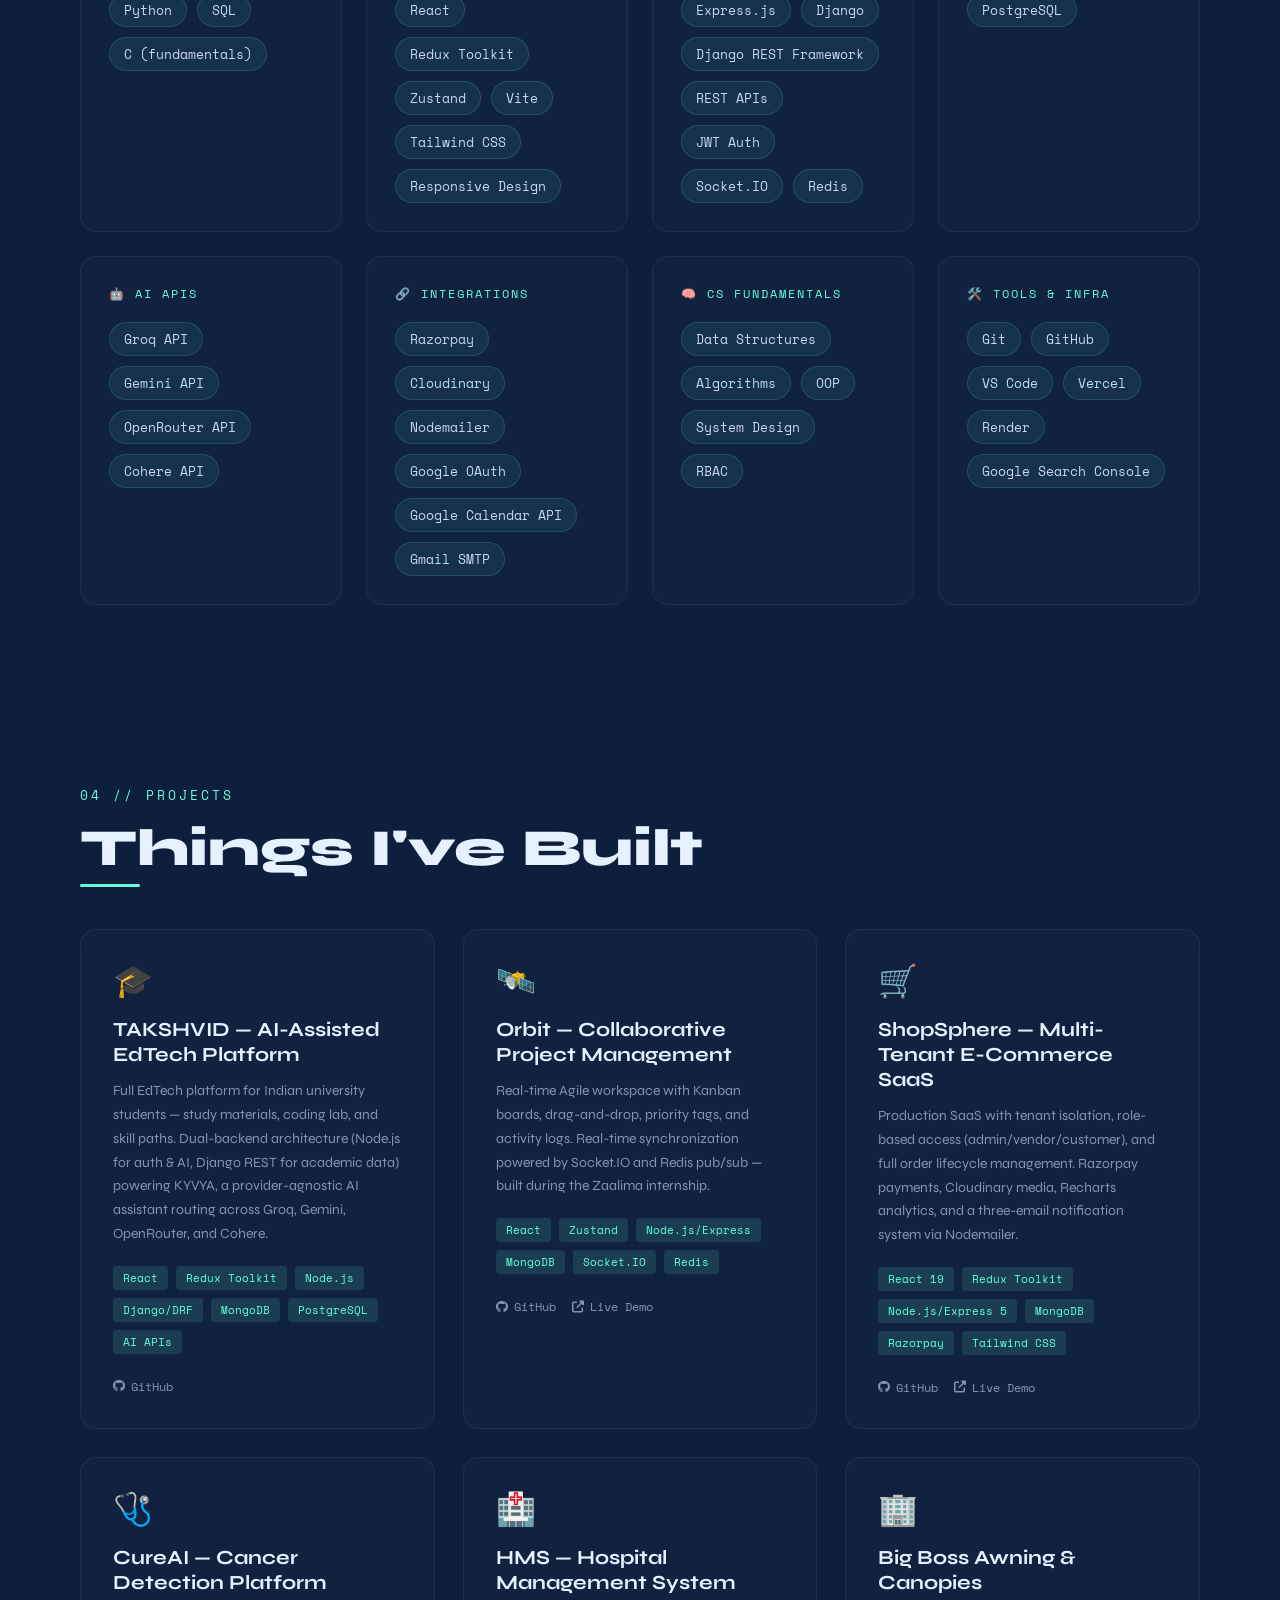
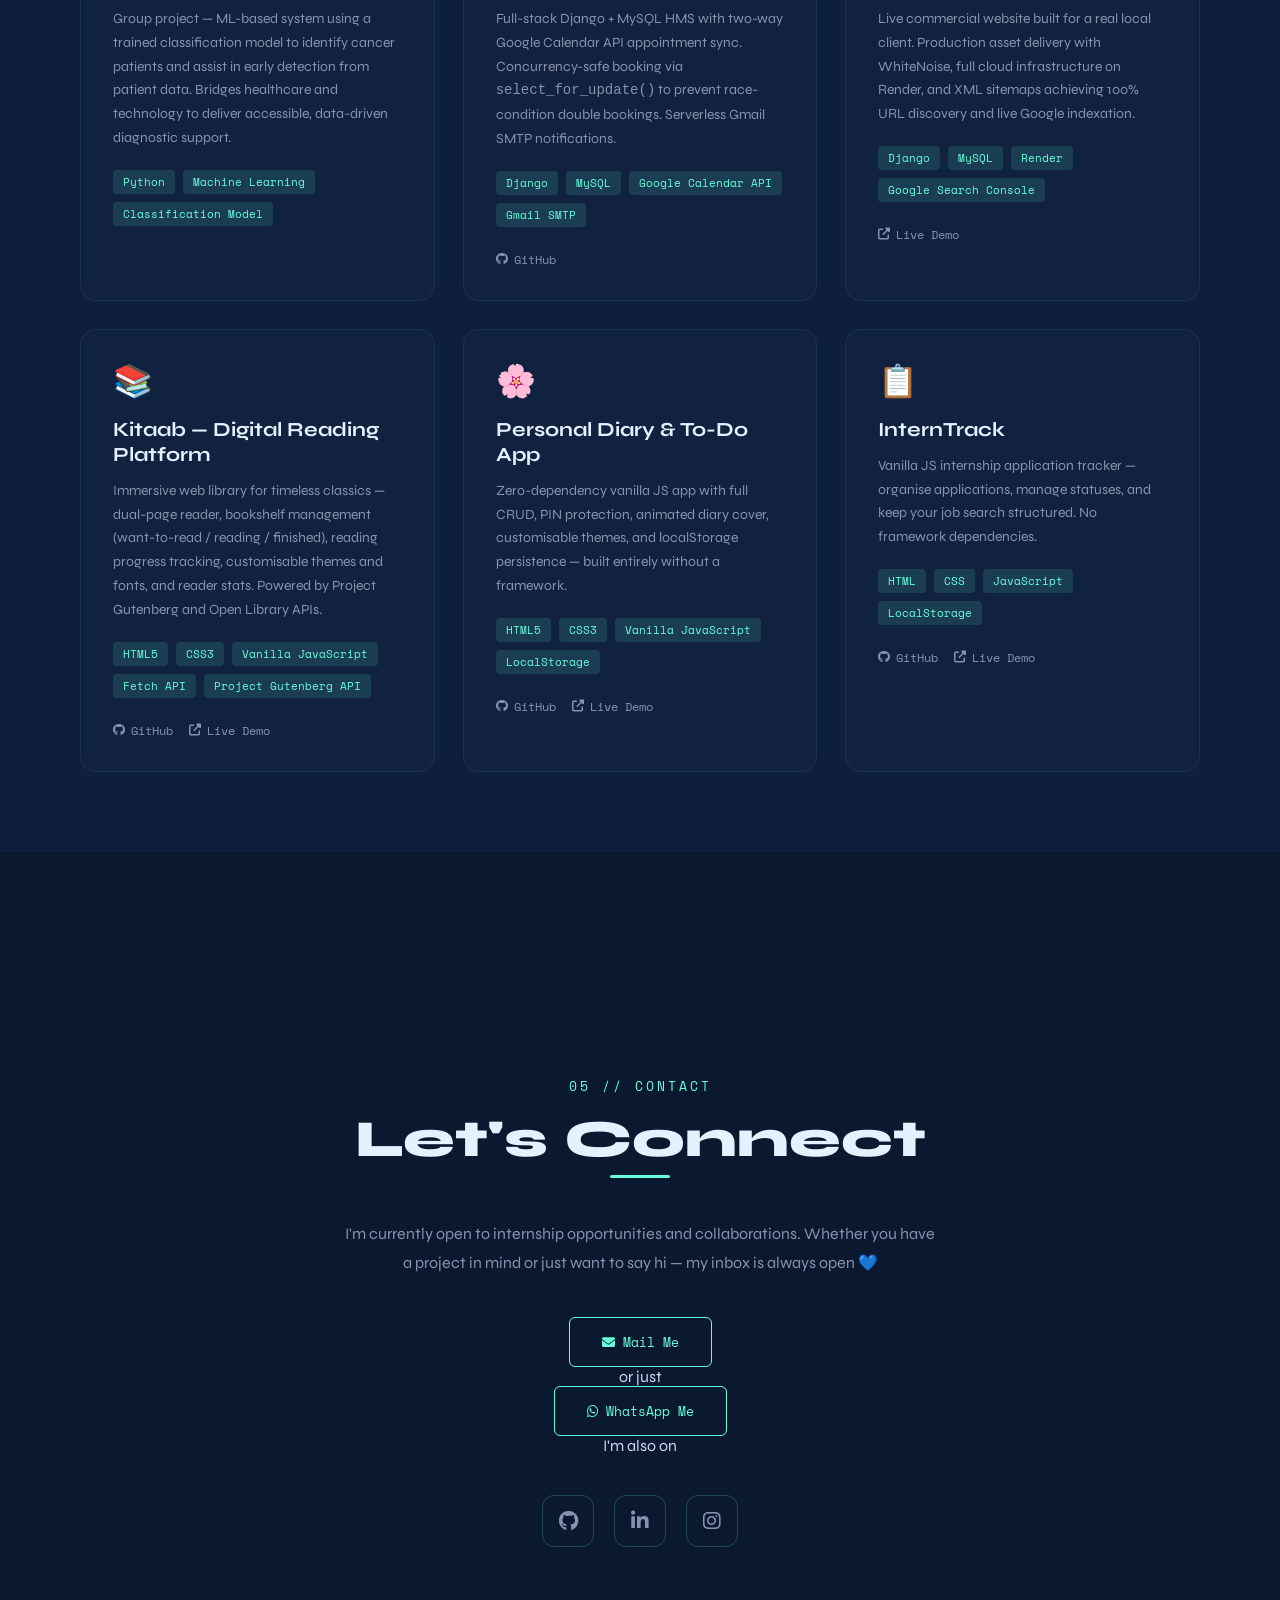
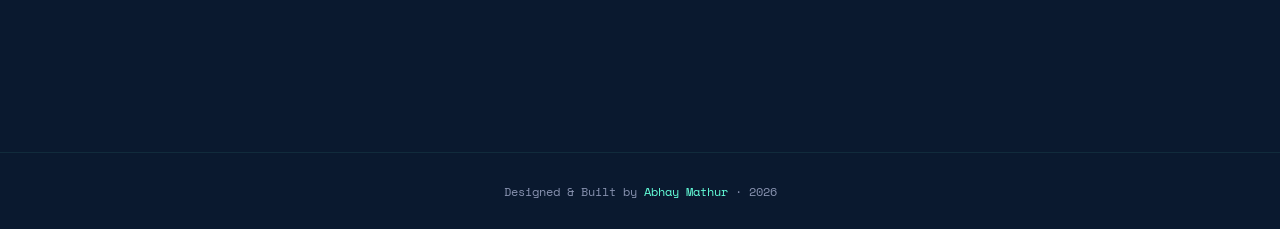
==== commit 8366fec9: "Update portfolio: add Orbit project, sync skills and experience with resume" ====
--- a/index.html
+++ b/index.html
@@ -3,7 +3,7 @@
 <head>
   <meta charset="UTF-8">
   <meta name="viewport" content="width=device-width, initial-scale=1.0">
-  <title>Abhay Mathur | Full-Stack Developer</title>
+  <title>Abhay Mathur | Software Developer</title>
   <link rel="preconnect" href="https://fonts.googleapis.com">
   <link href="https://fonts.googleapis.com/css2?family=Syne:wght@400;600;700;800&family=Space+Mono:wght@400;700&family=Dancing+Script:wght@600&display=swap" rel="stylesheet">
   <link rel="stylesheet" href="https://cdnjs.cloudflare.com/ajax/libs/font-awesome/6.5.1/css/all.min.css"/>
@@ -19,15 +19,15 @@
     <div class="hero-left">
       <p class="hero-tag">// hello world</p>
       <h1 class="hero-name">Abhay Mathur</h1>
-      <p class="hero-role">Full-Stack Developer · <span>Python · Django · Node.js · React</span></p>
+      <p class="hero-role">Software Developer · <span>Full-Stack · Python · Node.js · React</span></p>
       <p class="hero-desc">
-        BCA student at IMR Ghaziabad, shipping production-grade web apps and AI-integrated platforms.
-        I build clean interfaces, thoughtful backends, and things that actually work in the real world.
+        BCA student at IMR Ghaziabad building production-grade web apps, real-time systems, and AI-integrated platforms.
+        Solid in data structures, OOP, and system design — I ship things that work cleanly in the real world.
       </p>
       <div class="hero-buttons">
         <a href="#projects" class="btn-primary">View My Work</a>
         <a href="#contact" class="btn-secondary">Get In Touch</a>
-        <a href="Abhay_Mathur_Resume.pdf" download class="btn-primary">
+        <a href="Abhay_Software_Developer_Resume.pdf" download class="btn-primary">
           <i class="fas fa-download"></i> Resume
         </a>
       </div>
@@ -47,18 +47,19 @@
     <div class="about-grid">
       <div class="about-text">
         <p>
-          Hey! I'm <span>Abhay</span> — a full-stack developer and artist based in Ghaziabad.
+          Hey! I'm <span>Abhay</span> — a software developer and artist based in Ghaziabad.
           I'm pursuing my BCA at IMR Ghaziabad, graduating in 2027.
         </p>
         <p>
           I've shipped production systems across two internships and a freelance project —
-          currently interning at <span>Zaalima Development</span> and building
+          currently interning at <span>Zaalima Development</span>, where I built
+          <span>ShopSphere</span> (multi-tenant e-commerce SaaS) and <span>Orbit</span>
+          (real-time collaborative project management). I'm also building
           <span>TAKSHVID</span> (an EdTech AI platform) and <span>CureAI</span> (ML-based cancer detection).
         </p>
         <p>
-          When I'm not coding, you'll find me painting — I've done large-scale
-          <span>wall murals</span> — listening to music on repeat, or diving into the latest tech.
-          I believe the best work happens just outside your comfort zone.
+          Beyond code, I paint — including large-scale <span>wall murals</span> — write dark romance,
+          and get unreasonably deep into music. I believe the best work happens just outside your comfort zone.
         </p>
       </div>
       <div class="about-facts">
@@ -71,7 +72,7 @@
           <span class="fact-label">Graduation Year</span>
         </div>
         <div class="fact-card">
-          <span class="fact-number">15+</span>
+          <span class="fact-number">20+</span>
           <span class="fact-label">Technologies</span>
         </div>
         <div class="fact-card">
@@ -91,16 +92,16 @@
       <div class="exp-card">
         <div class="exp-header">
           <div>
-            <h3 class="exp-title">Web Development Intern</h3>
-            <p class="exp-company"><span>Zaalima Development</span> · Virtual</p>
+            <h3 class="exp-title">Web Developer Intern</h3>
+            <p class="exp-company"><span>Zaalima Development Pvt. Ltd.</span> · Remote</p>
           </div>
-          <span class="exp-date">Jul 2026 – Present</span>
+          <span class="exp-date">Jul – Sep 2026</span>
         </div>
         <ul class="exp-bullets">
-          <li>Completed ShopSphere — a production-grade multi-tenant e-commerce SaaS with React 19, Redux Toolkit, Tailwind, Node.js/Express 5, MongoDB, and JWT auth.</li>
-          <li>Engineered Admin & Vendor Dashboards with Recharts analytics and a three-email Nodemailer notification system.</li>
-          <li>Integrated Razorpay & Cloudinary; implemented MongoDB compound indexing for query performance.</li>
-          <li>Currently building <span>Orbit</span> — a real-time collaborative workspace and Agile management tool.</li>
+          <li>Developed admin and vendor dashboards for <span>ShopSphere</span>, a multi-tenant e-commerce SaaS — including Recharts analytics and Razorpay payment workflows.</li>
+          <li>Used MongoDB compound indexing and Cloudinary CDN for efficient queries and media delivery.</li>
+          <li>Built real-time collaboration features in <span>Orbit</span> using Socket.IO and Redis pub/sub — Kanban boards, drag-and-drop, priority tags, and activity logs.</li>
+          <li>Troubleshot deployment across Vercel and Render — SPA routing, CORS, and API/socket URL configuration.</li>
         </ul>
       </div>
 
@@ -108,13 +109,13 @@
         <div class="exp-header">
           <div>
             <h3 class="exp-title">Web Development Intern</h3>
-            <p class="exp-company"><span>Thiranex</span> · Virtual</p>
+            <p class="exp-company"><span>Thiranex</span> · Remote</p>
           </div>
-          <span class="exp-date">Jul 2026 – Aug 2026</span>
+          <span class="exp-date">Jul – Aug 2026</span>
         </div>
         <ul class="exp-bullets">
-          <li>Built a multi-page accessible portfolio scoring 100 on Lighthouse Accessibility and SEO audits (WCAG-compliant).</li>
-          <li>Developed a To-Do app with full CRUD and localStorage; real-time Weather Dashboard using Fetch API & async/await.</li>
+          <li>Built a responsive multi-page portfolio scoring 100 on Lighthouse Accessibility and SEO audits (WCAG-compliant).</li>
+          <li>Developed a CRUD To-Do app with localStorage and a live Weather Dashboard using the Fetch API and async/await.</li>
           <li>Delivered structured tasks across semantic HTML5, advanced CSS3, responsive architecture, and JS state management.</li>
         </ul>
       </div>
@@ -128,9 +129,8 @@
           <span class="exp-date">May 2026</span>
         </div>
         <ul class="exp-bullets">
-          <li>Built and deployed a full-stack commercial web app using Django & MySQL for a real local business.</li>
+          <li>Deployed a commercial website using Django and MySQL; configured XML sitemaps and Google Search Console for 100% URL discovery and live indexation.</li>
           <li>Managed full cloud infrastructure on Render — migrations, env config, WhiteNoise static delivery.</li>
-          <li>Integrated Google Search Console XML sitemaps; achieved 100% URL discovery and live search indexation.</li>
         </ul>
       </div>
 
@@ -143,12 +143,23 @@
     <h2 class="section-title">What I Work With</h2>
     <div class="skills-grid">
       <div class="skill-category">
+        <div class="skill-cat-title">💡 Languages</div>
+        <div class="skill-tags">
+          <span class="skill-tag">JavaScript (ES6+)</span>
+          <span class="skill-tag">Python</span>
+          <span class="skill-tag">SQL</span>
+          <span class="skill-tag">C (fundamentals)</span>
+        </div>
+      </div>
+      <div class="skill-category">
         <div class="skill-cat-title">🌐 Frontend</div>
         <div class="skill-tags">
           <span class="skill-tag">HTML5</span>
           <span class="skill-tag">CSS3</span>
-          <span class="skill-tag">JavaScript (ES6+)</span>
           <span class="skill-tag">React</span>
+          <span class="skill-tag">Redux Toolkit</span>
+          <span class="skill-tag">Zustand</span>
+          <span class="skill-tag">Vite</span>
           <span class="skill-tag">Tailwind CSS</span>
           <span class="skill-tag">Responsive Design</span>
         </div>
@@ -156,19 +167,21 @@
       <div class="skill-category">
         <div class="skill-cat-title">⚙️ Backend</div>
         <div class="skill-tags">
-          <span class="skill-tag">Python</span>
-          <span class="skill-tag">Django</span>
           <span class="skill-tag">Node.js</span>
           <span class="skill-tag">Express.js</span>
+          <span class="skill-tag">Django</span>
+          <span class="skill-tag">Django REST Framework</span>
           <span class="skill-tag">REST APIs</span>
           <span class="skill-tag">JWT Auth</span>
+          <span class="skill-tag">Socket.IO</span>
+          <span class="skill-tag">Redis</span>
         </div>
       </div>
       <div class="skill-category">
         <div class="skill-cat-title">🗄️ Databases</div>
         <div class="skill-tags">
+          <span class="skill-tag">MongoDB</span>
           <span class="skill-tag">MySQL</span>
-          <span class="skill-tag">MongoDB</span>
           <span class="skill-tag">PostgreSQL</span>
         </div>
       </div>
@@ -193,13 +206,23 @@
         </div>
       </div>
       <div class="skill-category">
+        <div class="skill-cat-title">🧠 CS Fundamentals</div>
+        <div class="skill-tags">
+          <span class="skill-tag">Data Structures</span>
+          <span class="skill-tag">Algorithms</span>
+          <span class="skill-tag">OOP</span>
+          <span class="skill-tag">System Design</span>
+          <span class="skill-tag">RBAC</span>
+        </div>
+      </div>
+      <div class="skill-category">
         <div class="skill-cat-title">🛠️ Tools & Infra</div>
         <div class="skill-tags">
           <span class="skill-tag">Git</span>
           <span class="skill-tag">GitHub</span>
           <span class="skill-tag">VS Code</span>
+          <span class="skill-tag">Vercel</span>
           <span class="skill-tag">Render</span>
-          <span class="skill-tag">Vercel</span>
           <span class="skill-tag">Google Search Console</span>
         </div>
       </div>
@@ -214,19 +237,20 @@
 
       <div class="project-card">
         <span class="project-icon">🎓</span>
-        <h3 class="project-title">TAKSHVID — EdTech Platform</h3>
-        <p class="project-desc">
-          Full EdTech platform for Indian university students — study materials, coding lab, skill paths,
-          and KYVYA (multi-AI assistant routing across Groq, Gemini, OpenRouter & Cohere).
-          Dual-server backend with three database layers. Auth system fully tested; frontend in progress.
-        </p>
-        <div class="project-techs">
+        <h3 class="project-title">TAKSHVID — AI-Assisted EdTech Platform</h3>
+        <p class="project-desc">
+          Full EdTech platform for Indian university students — study materials, coding lab, and skill paths.
+          Dual-backend architecture (Node.js for auth & AI, Django REST for academic data) powering
+          KYVYA, a provider-agnostic AI assistant routing across Groq, Gemini, OpenRouter, and Cohere.
+        </p>
+        <div class="project-techs">
+          <span class="project-tech">React</span>
+          <span class="project-tech">Redux Toolkit</span>
           <span class="project-tech">Node.js</span>
           <span class="project-tech">Django/DRF</span>
-          <span class="project-tech">MongoDB Atlas</span>
+          <span class="project-tech">MongoDB</span>
           <span class="project-tech">PostgreSQL</span>
           <span class="project-tech">AI APIs</span>
-          <span class="project-tech">JWT Auth</span>
         </div>
         <div class="project-links">
           <a href="https://github.com/hanji-abhay/takshvid" target="_blank" class="project-link">
@@ -236,19 +260,27 @@
       </div>
 
       <div class="project-card">
-        <span class="project-icon">🩺</span>
-        <h3 class="project-title">CureAI — Cancer Detection Platform</h3>
-        <p class="project-desc">
-          Group project — ML-based system using a trained classification model to identify cancer patients
-          and assist in early detection from patient data. Bridges healthcare and technology to deliver
-          accessible, data-driven diagnostic support.
-        </p>
-        <div class="project-techs">
-          <span class="project-tech">Python</span>
-          <span class="project-tech">Machine Learning</span>
-          <span class="project-tech">Classification Model</span>
-        </div>
-        <div class="project-links">
+        <span class="project-icon">🛰️</span>
+        <h3 class="project-title">Orbit — Collaborative Project Management</h3>
+        <p class="project-desc">
+          Real-time Agile workspace with Kanban boards, drag-and-drop, priority tags, and activity logs.
+          Real-time synchronization powered by Socket.IO and Redis pub/sub — built during the Zaalima internship.
+        </p>
+        <div class="project-techs">
+          <span class="project-tech">React</span>
+          <span class="project-tech">Zustand</span>
+          <span class="project-tech">Node.js/Express</span>
+          <span class="project-tech">MongoDB</span>
+          <span class="project-tech">Socket.IO</span>
+          <span class="project-tech">Redis</span>
+        </div>
+        <div class="project-links">
+          <a href="https://github.com/SuchitRapelli03/Orbit" target="_blank" class="project-link">
+            <i class="fab fa-github"></i> GitHub
+          </a>
+          <a href="https://orbit-rho-khaki.vercel.app/" target="_blank" class="project-link">
+            <i class="fas fa-external-link-alt"></i> Live Demo
+          </a>
         </div>
       </div>
 
@@ -256,9 +288,9 @@
         <span class="project-icon">🛒</span>
         <h3 class="project-title">ShopSphere — Multi-Tenant E-Commerce SaaS</h3>
         <p class="project-desc">
-          Production-grade SaaS with tenant isolation, role-based access (admin/vendor/customer),
-          and full order lifecycle management. Razorpay payments, Cloudinary media, Recharts analytics,
-          and a three-email notification system.
+          Production SaaS with tenant isolation, role-based access (admin/vendor/customer), and full order
+          lifecycle management. Razorpay payments, Cloudinary media, Recharts analytics, and a three-email
+          notification system via Nodemailer.
         </p>
         <div class="project-techs">
           <span class="project-tech">React 19</span>
@@ -269,12 +301,29 @@
           <span class="project-tech">Tailwind CSS</span>
         </div>
         <div class="project-links">
-           <a href="https://github.com/SuchitRapelli03/Shop-sphere" target="_blank" class="project-link">
-            <i class="fab fa-github"></i> GitHub
-           </a>
-          <a href="https://shop-sphere-ied7mfmnf-suchit7.vercel.app/" target="_blank" class="project-link">
-            <i class="fas fa-external-link-alt"></i> Live Demo
-          </a>
+          <a href="https://github.com/SuchitRapelli03/Shop-sphere" target="_blank" class="project-link">
+            <i class="fab fa-github"></i> GitHub
+          </a>
+          <a href="https://shop-sphere-eight-chi.vercel.app/" target="_blank" class="project-link">
+            <i class="fas fa-external-link-alt"></i> Live Demo
+          </a>
+        </div>
+      </div>
+
+      <div class="project-card">
+        <span class="project-icon">🩺</span>
+        <h3 class="project-title">CureAI — Cancer Detection Platform</h3>
+        <p class="project-desc">
+          Group project — ML-based system using a trained classification model to identify cancer patients
+          and assist in early detection from patient data. Bridges healthcare and technology to deliver
+          accessible, data-driven diagnostic support.
+        </p>
+        <div class="project-techs">
+          <span class="project-tech">Python</span>
+          <span class="project-tech">Machine Learning</span>
+          <span class="project-tech">Classification Model</span>
+        </div>
+        <div class="project-links">
         </div>
       </div>
 
@@ -282,9 +331,9 @@
         <span class="project-icon">🏥</span>
         <h3 class="project-title">HMS — Hospital Management System</h3>
         <p class="project-desc">
-          Full-stack Django + MySQL HMS with serverless Gmail SMTP notifications and Google Calendar API
-          two-way appointment sync. Concurrency-safe booking via select_for_update(); resolved PyMySQL
-          compatibility issues and a GitGuardian-flagged credentials vulnerability.
+          Full-stack Django + MySQL HMS with two-way Google Calendar API appointment sync.
+          Concurrency-safe booking via <code>select_for_update()</code> to prevent race-condition double bookings.
+          Serverless Gmail SMTP notifications.
         </p>
         <div class="project-techs">
           <span class="project-tech">Django</span>
@@ -303,9 +352,9 @@
         <span class="project-icon">🏢</span>
         <h3 class="project-title">Big Boss Awning & Canopies</h3>
         <p class="project-desc">
-          Fully deployed live business website built for a real local client. Production asset delivery
-          with WhiteNoise, full cloud infrastructure on Render, and XML sitemaps achieving
-          100% URL discovery and live Google indexation.
+          Live commercial website built for a real local client. Production asset delivery with WhiteNoise,
+          full cloud infrastructure on Render, and XML sitemaps achieving 100% URL discovery
+          and live Google indexation.
         </p>
         <div class="project-techs">
           <span class="project-tech">Django</span>
@@ -321,12 +370,36 @@
       </div>
 
       <div class="project-card">
+        <span class="project-icon">📚</span>
+        <h3 class="project-title">Kitaab — Digital Reading Platform</h3>
+        <p class="project-desc">
+          Immersive web library for timeless classics — dual-page reader, bookshelf management
+          (want-to-read / reading / finished), reading progress tracking, customisable themes and fonts,
+          and reader stats. Powered by Project Gutenberg and Open Library APIs.
+        </p>
+        <div class="project-techs">
+          <span class="project-tech">HTML5</span>
+          <span class="project-tech">CSS3</span>
+          <span class="project-tech">Vanilla JavaScript</span>
+          <span class="project-tech">Fetch API</span>
+          <span class="project-tech">Project Gutenberg API</span>
+        </div>
+        <div class="project-links">
+          <a href="https://github.com/hanji-abhay/kitaab" target="_blank" class="project-link">
+            <i class="fab fa-github"></i> GitHub
+          </a>
+          <a href="https://kitaab-one.vercel.app" target="_blank" class="project-link">
+            <i class="fas fa-external-link-alt"></i> Live Demo
+          </a>
+        </div>
+      </div>
+
+      <div class="project-card">
         <span class="project-icon">🌸</span>
         <h3 class="project-title">Personal Diary & To-Do App</h3>
         <p class="project-desc">
           Zero-dependency vanilla JS app with full CRUD, PIN protection, animated diary cover,
-          customisable themes, and localStorage persistence. Clean, delightful, and built entirely
-          without a framework.
+          customisable themes, and localStorage persistence — built entirely without a framework.
         </p>
         <div class="project-techs">
           <span class="project-tech">HTML5</span>
@@ -362,33 +435,6 @@
             <i class="fab fa-github"></i> GitHub
           </a>
           <a href="https://internship-application-tracker-indol.vercel.app/" target="_blank" class="project-link">
-            <i class="fas fa-external-link-alt"></i> Live Demo
-          </a>
-        </div>
-      </div>
-
-      <div class="project-card">
-        <span class="project-icon">📚</span>
-        <h3 class="project-title">Kitaab — Digital Reading Platform</h3>
-        <p class="project-desc">
-          A beautiful, immersive web-based library for reading timeless classics. Features a dual-page
-          book reader, bookshelf management (want to read / reading / finished), reading progress tracking,
-          customisable themes & fonts, and reader profile with stats — all powered by Project Gutenberg
-          and Open Library APIs.
-        </p>
-        <div class="project-techs">
-          <span class="project-tech">HTML5</span>
-          <span class="project-tech">CSS3</span>
-          <span class="project-tech">Vanilla JavaScript</span>
-          <span class="project-tech">Fetch API</span>
-          <span class="project-tech">LocalStorage</span>
-          <span class="project-tech">Project Gutenberg API</span>
-        </div>
-        <div class="project-links">
-          <a href="https://github.com/hanji-abhay/kitaab" target="_blank" class="project-link">
-            <i class="fab fa-github"></i> GitHub
-          </a>
-          <a href="https://kitaab-one.vercel.app" target="_blank" class="project-link">
             <i class="fas fa-external-link-alt"></i> Live Demo
           </a>
         </div>
@@ -414,7 +460,7 @@
       <p class="contact-note">I'm also on</p>
       <div class="contact-links">
         <a href="https://github.com/hanji-abhay" target="_blank" class="contact-link"><i class="fab fa-github"></i></a>
-        <a href="https://linkedin.com/in/abhay-mathur-131091391" target="_blank" class="contact-link"><i class="fab fa-linkedin-in"></i></a>
+        <a href="https://linkedin.com/in/abhaymathur-dev" target="_blank" class="contact-link"><i class="fab fa-linkedin-in"></i></a>
         <a href="https://www.instagram.com/hanji_abhay" target="_blank" class="contact-link"><i class="fab fa-instagram"></i></a>
       </div>
     </div>
